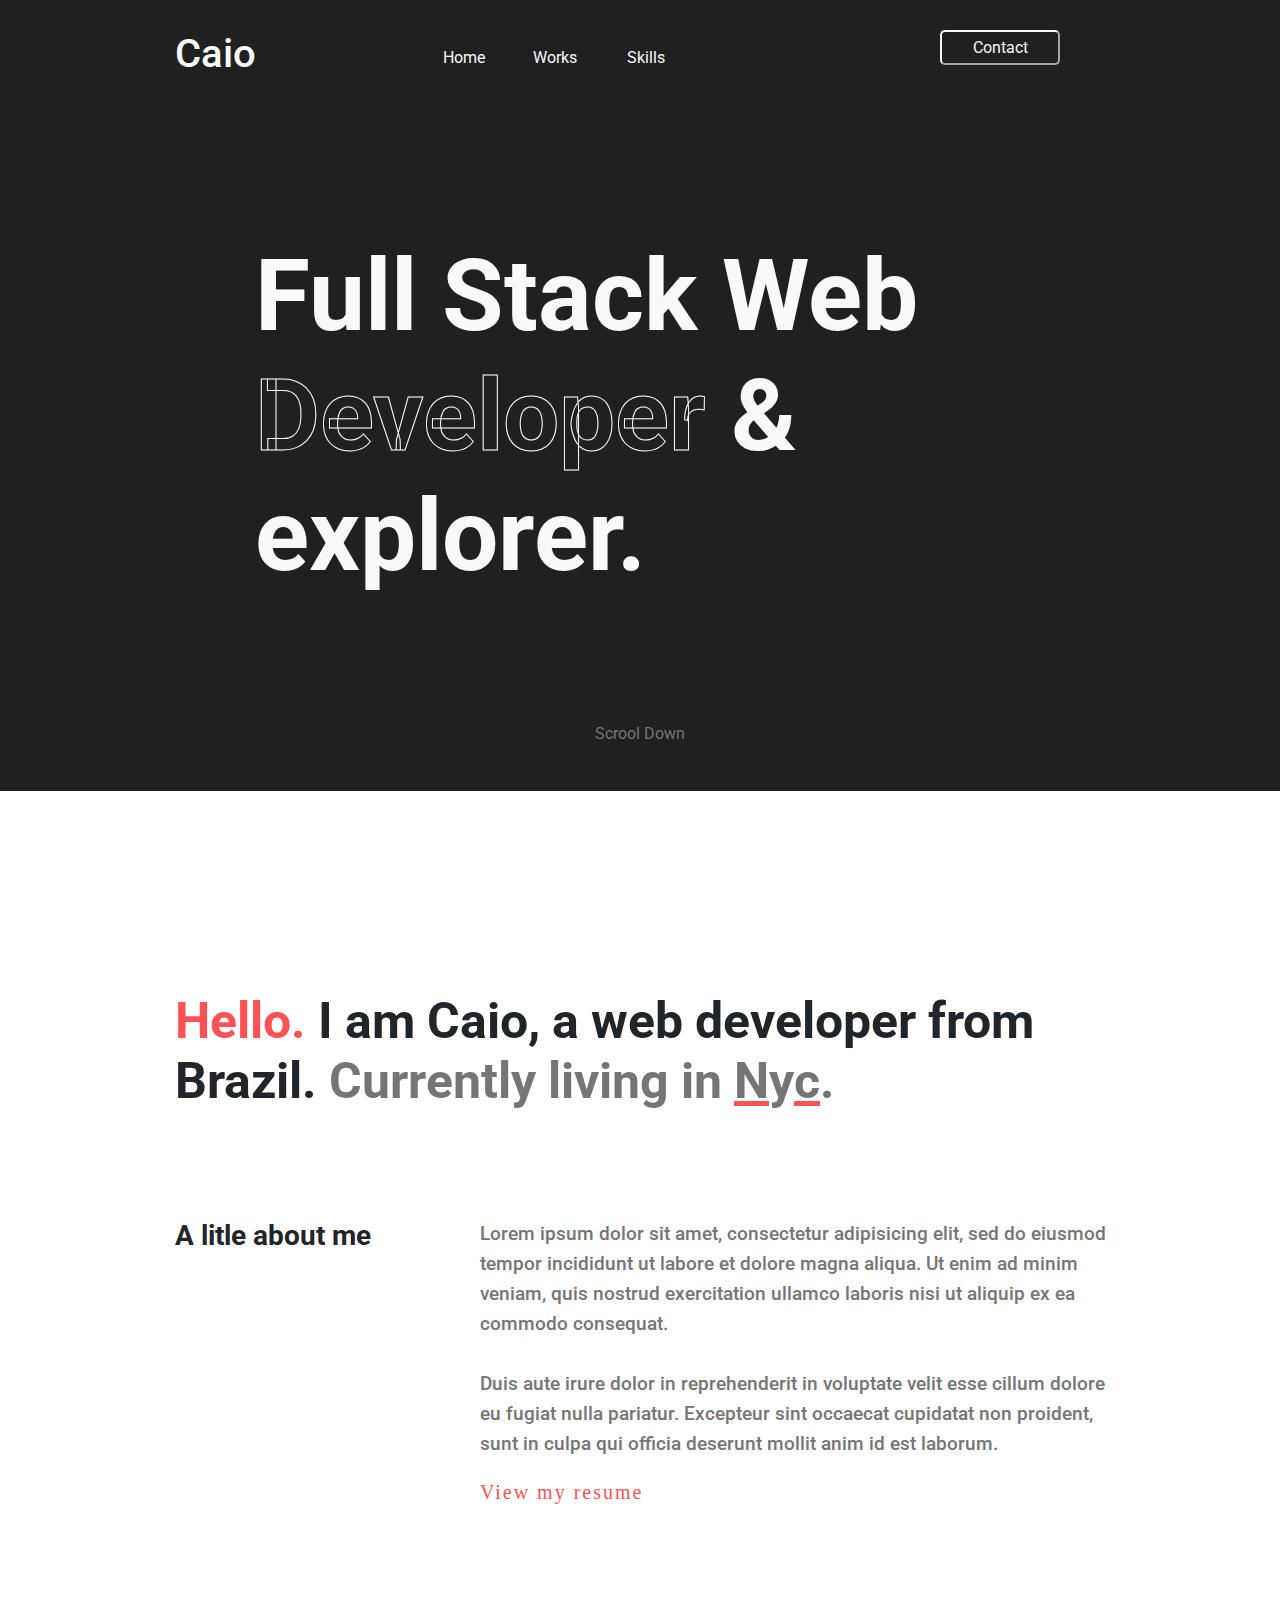
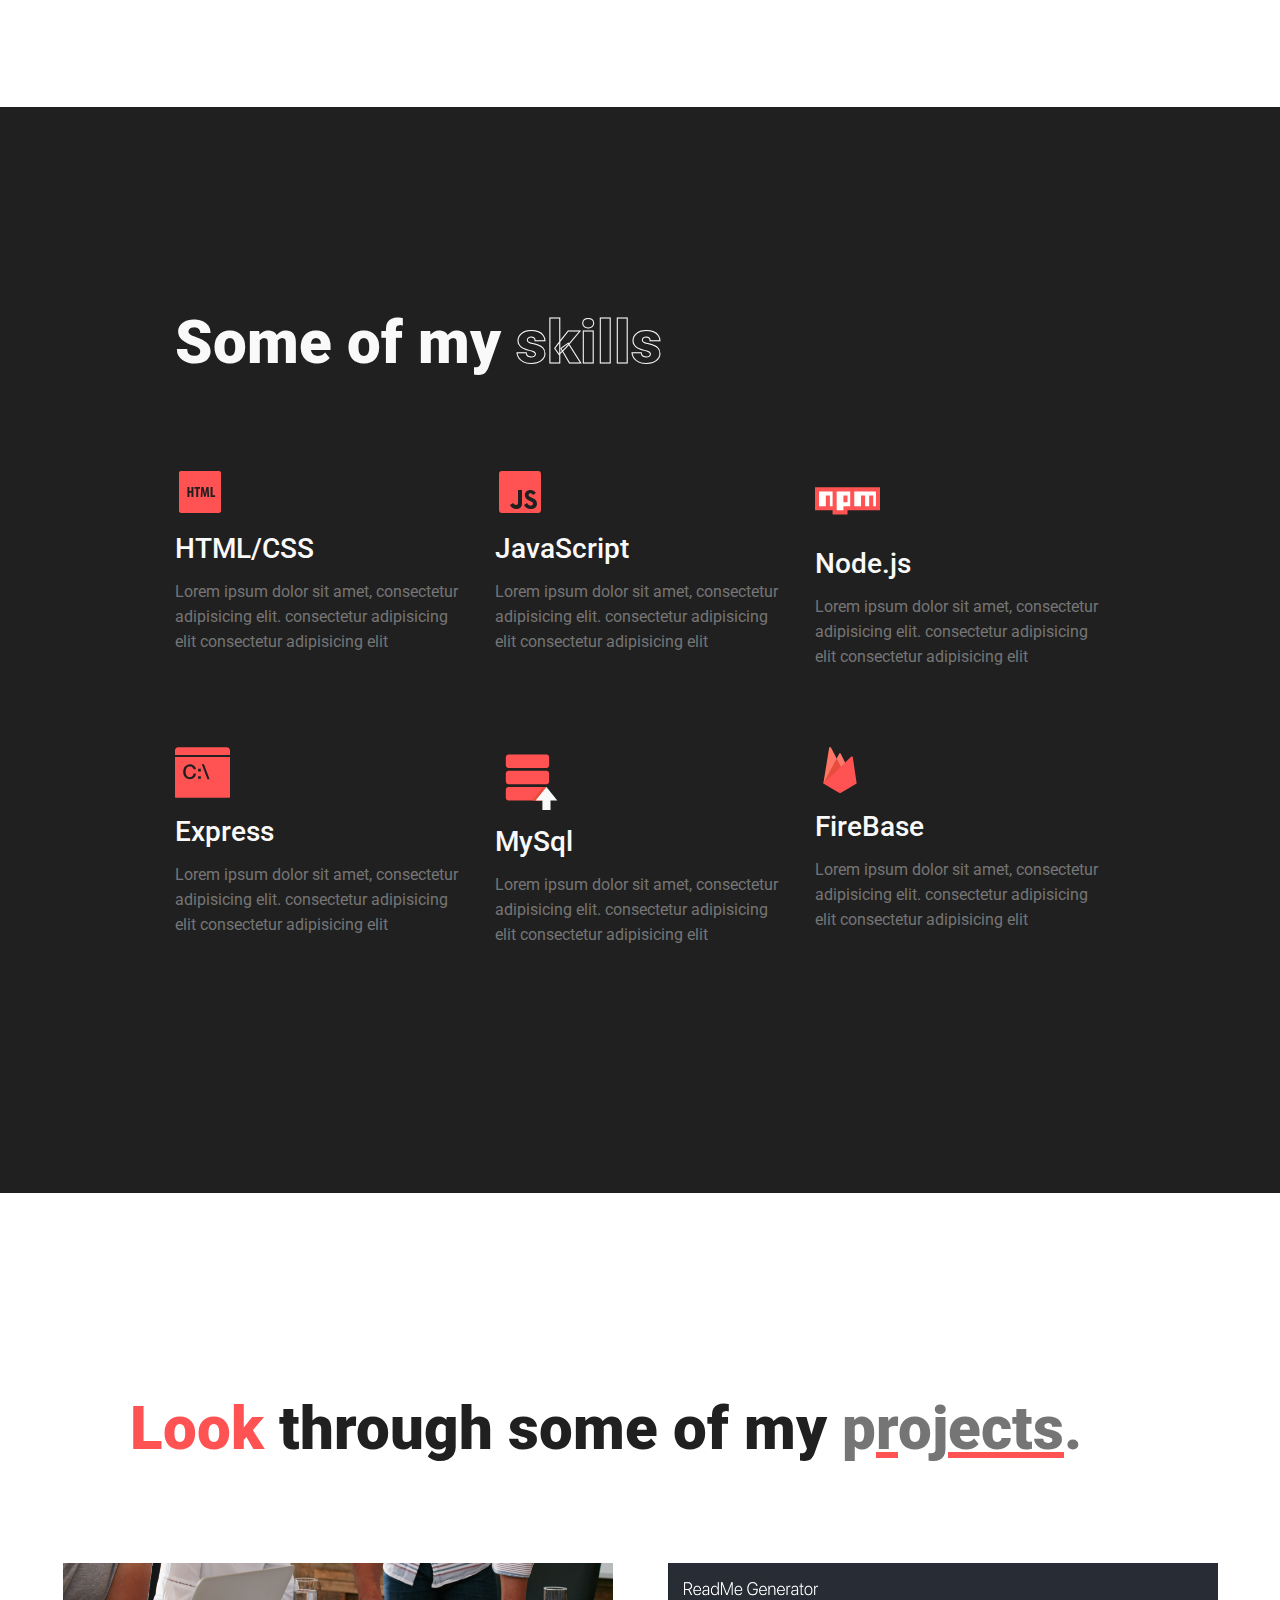
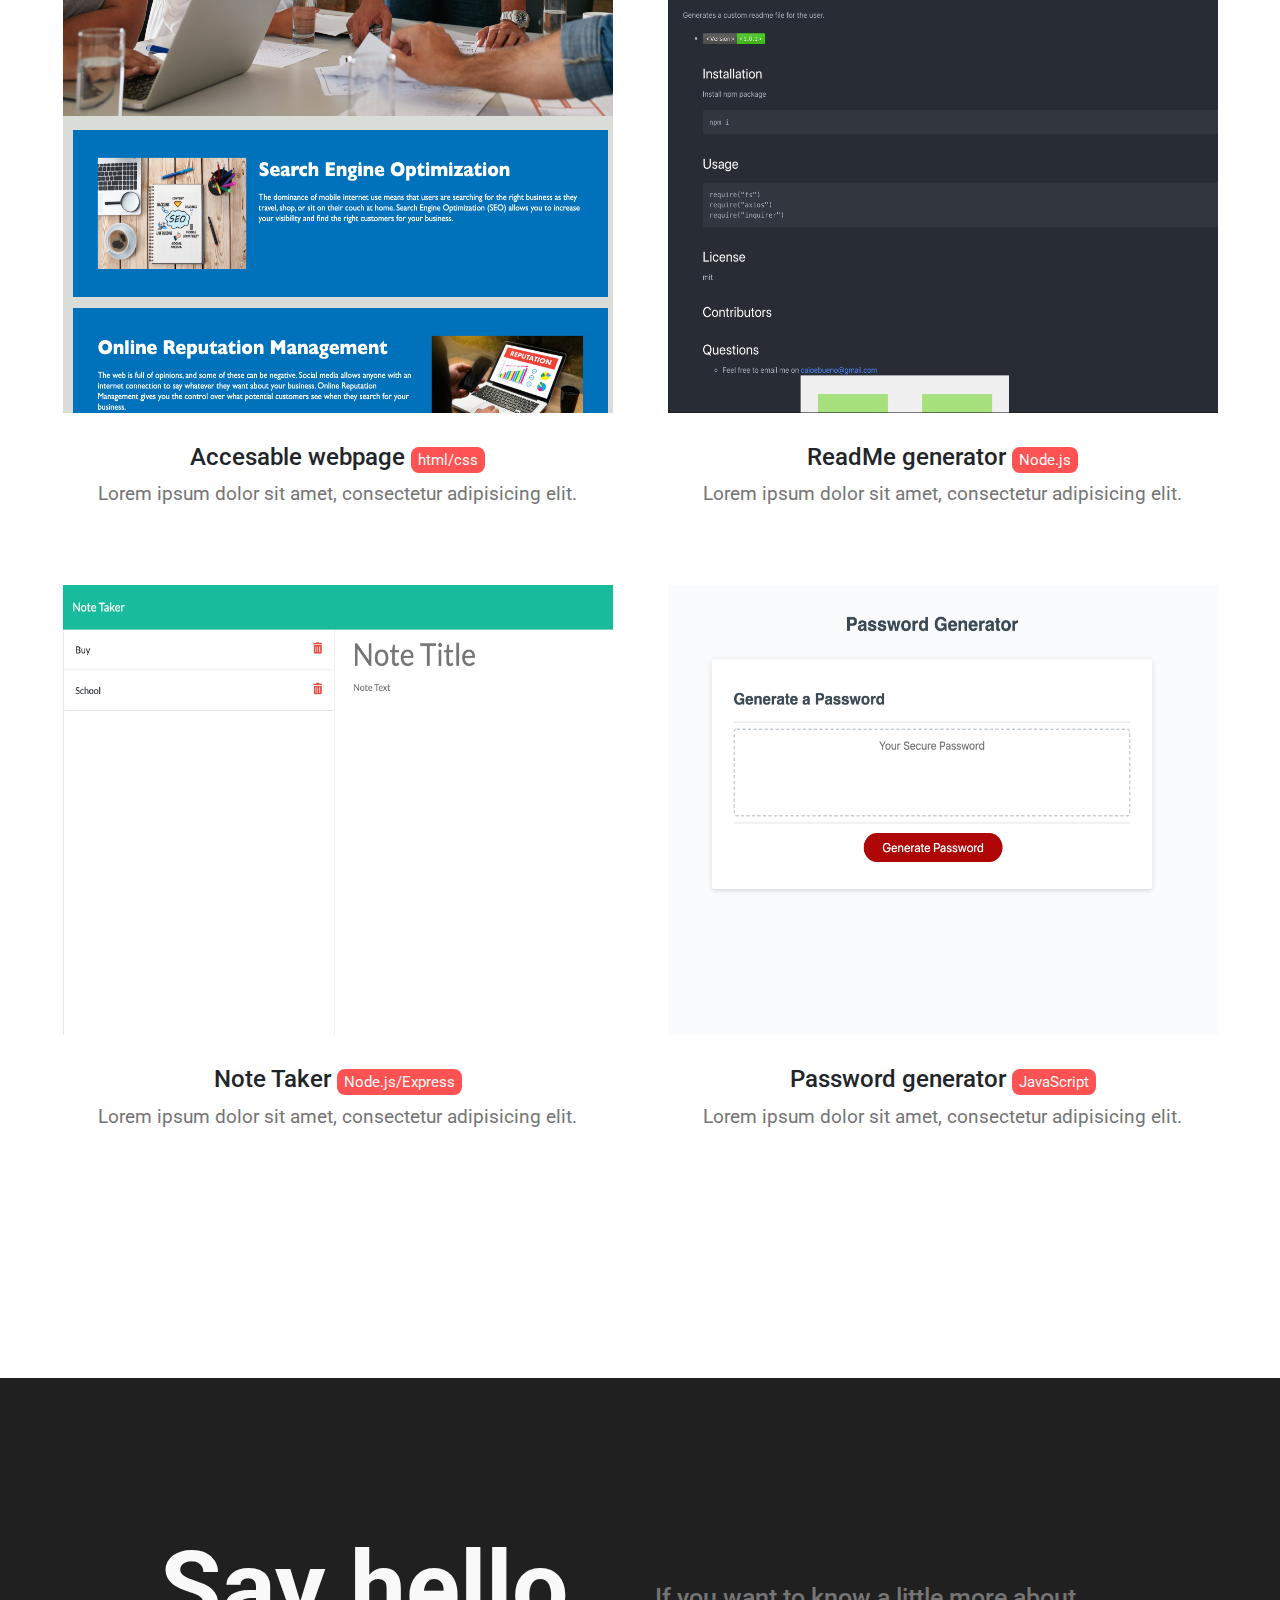
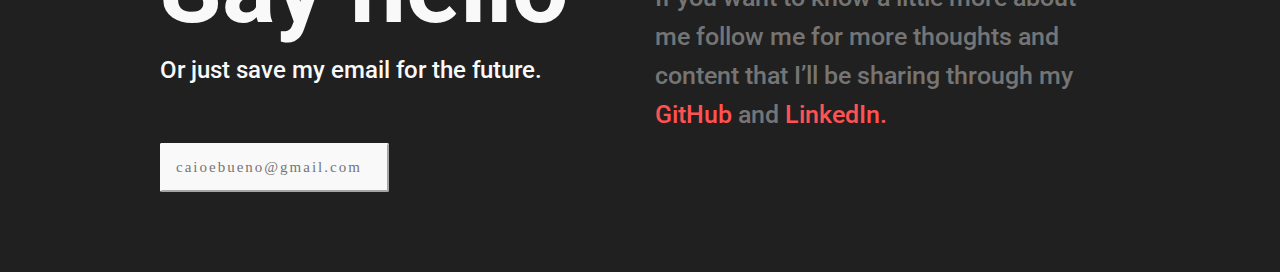
==== index.html @ ac795328 "Add files via upload" ====
<!DOCTYPE html>
<html lang="en" dir="ltr">
  <head>
    <meta charset="utf-8">
    <title>Caio Bueno Portifolio</title>
    <link rel="stylesheet" href="https://stackpath.bootstrapcdn.com/bootstrap/4.4.1/css/bootstrap.min.css" integrity="sha384-Vkoo8x4CGsO3+Hhxv8T/Q5PaXtkKtu6ug5TOeNV6gBiFeWPGFN9MuhOf23Q9Ifjh" crossorigin="anonymous">
    <link href="https://fonts.googleapis.com/css2?family=Roboto:ital,wght@0,100;0,300;0,400;0,500;0,700;0,900;1,100;1,300;1,400;1,500;1,700;1,900&display=swap" rel="stylesheet">
    <meta name="viewport" content="width=device-width, initial-scale=1.0">
    <link rel="stylesheet" href="style.css">
  </head>
  <body>


    <!-- firstDiv -->


  <div id="firstDiv">

    <nav class="container m0">

      <div class="row">

        <div class="col-2">
          <h1>Caio</h1>
        </div>

        <div class="col-7 d-flex justify-content-center">
          <div class="row">

            <div class="col-3 d-flex justify-content-center align-items-center navIten">
              <a href="index.html" class="navItenA">Home</a>
            </div>

            <div class="col-3 d-flex justify-content-center align-items-center navIten">
              <a onclick="smoothScroll(document.getElementById('forthDiv'))" class="navItenA">Works</a>
            </div>

            <div class="col-3 d-flex justify-content-center align-items-center navIten">
              <a onclick="smoothScroll(document.getElementById('thirdDiv'))" class="navItenA">Skills</a>
            </div>

          </div>
        </div>

        <div class="col-3 d-flex justify-content-center">
          <button onclick="smoothScroll(document.getElementById('fifthDiv'))" type="button" id="contactBtn" name="button">Contact</button>
        </div>

      </div>
    </nav>

    <div class="container">

      <div class="row justify-content-center">
        <div class="col-10" id="titleDiv">
          <h1 id="title">Full Stack Web <span style="-webkit-text-fill-color: transparent; -webkit-text-stroke-width: 1px; -webkit-text-stroke-color: #f9f9f9;">Developer</span> & explorer.</h1>
        </div>
      </div>


      <div class="row justify-content-center">
        <div class="col-3 d-flex justify-content-center">
          <img src="https://uploads-ssl.webflow.com/5d0413aac019bc3e0414eaf4/5d5241542d295f69469003ae_mouse-icon.svg" alt="">
        </div>
      </div>
      <div class="row justify-content-center">
        <div class="col-3 d-flex justify-content-center">
          <h4 id="scrollText">Scrool Down</h4>
        </div>
      </div>

    </div>

  </div>


 <!-- secondDiv -->


  <div id="secondDiv">

    <div class="container">

      <div class="row">

        <div class="col-12">
          <h1 id="aboutTitle"><span style="color: #ff5252">Hello.</span> I am Caio, a web developer from Brazil. <span style="color:#757575">Currently living in <span style="text-decoration: underline; text-decoration-color: #ff5252;">N</span>y<span style="text-decoration: underline; text-decoration-color: #ff5252">c</span>.</h1>
        </div>

      </div>

      <div class="row" id="aboutDiv">

        <div class="col-12 col-lg-4">
          <h3 style="font-weight: bold;">A litle about me</h3>
        </div>

        <div class="col-12 col-lg-8">

          <div class="row">
            <h5 class="paragraph">Lorem ipsum dolor sit amet, consectetur adipisicing elit, sed do eiusmod tempor incididunt ut labore et dolore magna aliqua. Ut enim ad minim veniam, quis nostrud exercitation ullamco laboris nisi ut aliquip ex ea commodo consequat. <br><br>
              Duis aute irure dolor in reprehenderit in voluptate velit esse cillum dolore eu fugiat nulla pariatur. Excepteur sint occaecat cupidatat non proident, sunt in culpa qui officia deserunt mollit anim id est laborum.</h5>
          </div>

          <div class="row">
            <a id="viewResume" href="#">View my resume</a>
          </div>

        </div>
      </div>
    </div>
  </div>



  <!-- thirdDiv -->


  <div id="thirdDiv">

    <div class="container">

      <div class="row">

        <div class="col-12">

          <h1 id="skillsTitle">Some of my <span style="-webkit-text-fill-color: transparent;-webkit-text-stroke-width: 1px;-webkit-text-stroke-color: #f9f9f9;">skills</span></h1>

        </div>
      </div>
      <div class="row">
        <div class="col-lg-4 col-12 skillItem">
          <div class="row">
            <svg xmlns="http://www.w3.org/2000/svg" x="0px" y="0px"
            width="50" height="50"
            viewBox="0 0 172 172"
            style=" fill:#000000;"><g fill="none" fill-rule="nonzero" stroke="none" stroke-width="1" stroke-linecap="butt" stroke-linejoin="miter" stroke-miterlimit="10" stroke-dasharray="" stroke-dashoffset="0" font-family="none" font-weight="none" font-size="none" text-anchor="none" style="mix-blend-mode: normal"><path d="M0,172v-172h172v172z" fill="none"></path><g fill="#ff5252"><path d="M151.66906,13.76h-131.33813c-3.80281,0 -6.57094,2.76813 -6.57094,6.57094v131.33813c0,3.80281 2.76813,6.57094 6.57094,6.57094h131.33813c3.80281,0 6.57094,-2.76812 6.57094,-6.57094v-131.33813c0,-3.80281 -2.76812,-6.57094 -6.57094,-6.57094zM63.35781,103.2h-6.75906v-14.55281h-7.06812v14.55281h-6.75906v-34.77625h6.75906v13.93469h7.06812v-13.93469h6.75906zM86.06719,74.67219h-6.19469v28.52781h-6.75906v-28.52781h-6.14094v-6.24844h19.09469zM111.49094,103.2l-0.61812,-12.17437c-0.14781,-3.30563 -0.40313,-7.79375 -0.30906,-11.51594h-0.14781c-0.61812,3.72219 -1.54531,8.00875 -2.21719,10.68281l-2.99656,12.44313h-4.79719l-2.88906,-12.24156c-0.67187,-2.78156 -1.59906,-7.10844 -2.12312,-10.88438h-0.14781c-0.1075,3.77594 -0.30906,8.15656 -0.52406,11.61l-0.56437,12.08031h-5.83188l2.52625,-34.77625h7.12188l2.795,12.59094c0.98094,4.38063 1.85437,8.25063 2.4725,12.17438h0.1075c0.51062,-3.87 1.29,-7.79375 2.21719,-12.17438l2.72781,-12.59094h7.12187l2.12313,34.77625zM138.17781,103.2h-15.695v-34.77625h6.75906v29.05188h8.93594z"></path></g></g></svg>
          </div>
          <div class="row">
            <h3 class="skillItemTitle">HTML/CSS</h3>
          </div>
          <div class="row">
            <p class="paragraph workParagraph">Lorem ipsum dolor sit amet, consectetur adipisicing elit. consectetur adipisicing elit consectetur adipisicing elit</p>
          </div>
        </div>

        <div class="col-lg-4 col-12 skillItem">
          <div class="row">
            <svg xmlns="http://www.w3.org/2000/svg" x="0px" y="0px"
            width="50" height="50"
            viewBox="0 0 172 172"
            style=" fill:#000000;"><g fill="none" fill-rule="nonzero" stroke="none" stroke-width="1" stroke-linecap="butt" stroke-linejoin="miter" stroke-miterlimit="10" stroke-dasharray="" stroke-dashoffset="0" font-family="none" font-weight="none" font-size="none" text-anchor="none" style="mix-blend-mode: normal"><path d="M0,172v-172h172v172z" fill="none"></path><g fill="#ff5252"><path d="M149.07563,13.76h-126.13781c-5.06594,0 -9.17781,4.11188 -9.17781,9.17781v126.12437c0,5.06594 4.11188,9.17781 9.17781,9.17781h126.12437c5.06594,0 9.17781,-4.11187 9.17781,-9.16437v-126.13781c0,-5.06594 -4.11187,-9.17781 -9.16437,-9.17781zM92.88,124.47156c0,13.74656 -8.0625,20.00844 -19.83375,20.00844c-10.6425,0 -18.31531,-7.13531 -21.44625,-13.76l10.81719,-6.54406c2.08281,3.69531 5.25406,6.54406 9.82281,6.54406c4.36719,0 6.88,-1.70656 6.88,-8.34469v-43.25531h13.76zM122.72469,144.48c-12.18781,0 -19.10812,-6.14094 -22.96469,-13.76l10.32,-6.88c2.80844,4.59563 5.87219,8.98969 12.34906,8.98969c5.44219,0 8.29094,-2.71437 8.29094,-6.47687c0,-4.48813 -2.95625,-6.08719 -8.93594,-8.7075l-3.27875,-1.41094c-9.47344,-4.03125 -15.77563,-9.08375 -15.77563,-19.78c0,-9.83625 7.51156,-17.33438 19.22906,-17.33438c8.34469,0 14.33781,2.9025 18.66469,10.50813l-10.2125,6.57094c-2.2575,-4.04469 -4.67625,-5.63031 -8.45219,-5.63031c-3.84312,0 -6.27531,2.44563 -6.27531,5.63031c0,3.93719 2.43219,5.52281 8.0625,7.96844l3.27875,1.41094c11.16656,4.77031 17.45531,9.64813 17.45531,20.61313c0,11.81156 -9.28531,18.28844 -21.75531,18.28844z"></path></g></g></svg>
          </div>
          <div class="row">
            <h3 class="skillItemTitle">JavaScript</h3>
          </div>
          <div class="row">
            <p class="paragraph workParagraph">Lorem ipsum dolor sit amet, consectetur adipisicing elit. consectetur adipisicing elit consectetur adipisicing elit</p>
          </div>
        </div>
        <div class="col-lg-4 col-12 skillItem">
          <div class="row">
            <svg xmlns="http://www.w3.org/2000/svg" x="0px" y="0px"
width="65" height="65"
viewBox="0 0 172 172"
style=" fill:#000000;"><g fill="none" fill-rule="nonzero" stroke="none" stroke-width="1" stroke-linecap="butt" stroke-linejoin="miter" stroke-miterlimit="10" stroke-dasharray="" stroke-dashoffset="0" font-family="none" font-weight="none" font-size="none" text-anchor="none" style="mix-blend-mode: normal"><path d="M0,172v-172h172v172z" fill="none"></path><g><path d="M0,53.75h172v60.91667h-86v10.75h-39.41667v-10.75h-46.58333z" fill="#ff5252"></path><path d="M10.75,103.91667h17.91667v-28.66667h10.75v28.66667h7.16667v-39.41667h-35.83333zM57.33333,64.5v50.16667h17.91667v-10.75h17.91667v-39.41667zM86,93.16667h-10.75v-17.91667h10.75zM103.91667,64.5v39.41667h17.91667v-28.66667h10.75v28.66667h10.75v-28.66667h10.75v28.66667h7.16667v-39.41667z" fill="#ffffff"></path></g></g></svg>
          </div>
          <div class="row">
            <h3 class="skillItemTitle">Node.js</h3>
          </div>
          <div class="row">
            <p class="paragraph workParagraph">Lorem ipsum dolor sit amet, consectetur adipisicing elit. consectetur adipisicing elit consectetur adipisicing elit</p>
          </div>
        </div>
        <div class="col-lg-4 col-12 skillItem">
          <div class="row">
            <svg xmlns="http://www.w3.org/2000/svg" x="0px" y="0px"
width="55" height="55"
viewBox="0 0 172 172"
style=" fill:#000000;"><g fill="none" fill-rule="nonzero" stroke="none" stroke-width="1" stroke-linecap="butt" stroke-linejoin="miter" stroke-miterlimit="10" stroke-dasharray="" stroke-dashoffset="0" font-family="none" font-weight="none" font-size="none" text-anchor="none" style="mix-blend-mode: normal"><path d="M0,172v-172h172v172z" fill="none"></path><g fill="#ff5252"><path d="M9.7825,6.88c-5.40187,0 -9.7825,4.38063 -9.7825,9.7825v14.2975h172v-14.2975c0,-5.40187 -4.38062,-9.7825 -9.7825,-9.7825zM0,37.84v123.84c0,1.90813 1.54531,3.44 3.44,3.44h165.12c1.90813,0 3.44,-1.53187 3.44,-3.44v-123.84zM46.7625,60.5225c2.4725,0 4.79719,0.29563 6.9875,0.9675c2.19031,0.68531 4.13875,1.70656 5.805,3.01c1.66625,1.30344 3.05031,2.87563 4.085,4.73c1.03469,1.85438 1.58563,3.95063 1.8275,6.3425h-7.74c-0.33594,-1.27656 -0.71219,-2.365 -1.29,-3.44c-0.57781,-1.075 -1.34375,-2.01562 -2.2575,-2.795c-0.91375,-0.79281 -2.00219,-1.3975 -3.225,-1.8275c-1.22281,-0.43 -2.58,-0.645 -4.1925,-0.645c-2.35156,0 -4.42094,0.45688 -6.1275,1.3975c-1.70656,0.95406 -3.1175,2.17688 -4.1925,3.7625c-1.075,1.58563 -1.85437,3.45344 -2.365,5.4825c-0.51062,2.02906 -0.7525,4.01781 -0.7525,6.1275c0,2.09625 0.24188,4.20594 0.7525,6.235c0.51063,2.02906 1.29,3.77594 2.365,5.375c1.075,1.58563 2.48594,2.92938 4.1925,3.87c1.70656,0.95406 3.77594,1.3975 6.1275,1.3975c1.73344,0 3.30563,-0.25531 4.6225,-0.86c1.31688,-0.60469 2.37844,-1.42437 3.3325,-2.4725c0.95406,-1.06156 1.72,-2.365 2.2575,-3.7625c0.5375,-1.3975 0.91375,-2.91594 1.075,-4.515h7.525c-0.16125,2.64719 -0.7525,5.11969 -1.72,7.31c-0.9675,2.19031 -2.21719,4.00438 -3.87,5.59c-1.65281,1.58563 -3.68187,2.88906 -5.9125,3.7625c-2.23062,0.87344 -4.6225,1.29 -7.31,1.29c-3.30562,0 -6.30219,-0.61812 -8.9225,-1.8275c-2.62031,-1.22281 -4.85094,-2.94281 -6.665,-5.0525c-1.81406,-2.10969 -3.225,-4.50156 -4.1925,-7.31c-0.9675,-2.795 -1.3975,-5.85875 -1.3975,-9.03c0,-3.13094 0.43,-6.11406 1.3975,-8.9225c0.9675,-2.80844 2.37844,-5.20031 4.1925,-7.31c1.81406,-2.10969 4.04469,-3.81625 6.665,-5.0525c2.62031,-1.23625 5.61688,-1.8275 8.9225,-1.8275zM83.7425,60.5225h6.7725l17.7375,46.3325h-6.665zM72.24,74.4975h8.6v8.2775h-8.6zM72.24,97.395h8.6v8.385h-8.6z"></path></g></g></svg>
          </div>
          <div class="row">
            <h3 class="skillItemTitle">Express</h3>
          </div>
          <div class="row">
            <p class="paragraph workParagraph">Lorem ipsum dolor sit amet, consectetur adipisicing elit. consectetur adipisicing elit consectetur adipisicing elit</p>
          </div>
        </div>
        <div class="col-lg-4 col-12 skillItem">
          <div class="row">
            <svg xmlns="http://www.w3.org/2000/svg" x="0px" y="0px"
width="65" height="65"
viewBox="0 0 172 172"
style=" fill:#000000;"><g fill="none" fill-rule="nonzero" stroke="none" stroke-width="1" stroke-linecap="butt" stroke-linejoin="miter" stroke-miterlimit="10" stroke-dasharray="" stroke-dashoffset="0" font-family="none" font-weight="none" font-size="none" text-anchor="none" style="mix-blend-mode: normal"><path d="M0,172v-172h172v172z" fill="none"></path><g><path d="M136.16667,25.08333h-100.33333c-3.94167,0 -7.16667,3.225 -7.16667,7.16667v21.5c0,3.94167 3.225,7.16667 7.16667,7.16667h100.33333c3.94167,0 7.16667,-3.225 7.16667,-7.16667v-21.5c0,-3.94167 -3.225,-7.16667 -7.16667,-7.16667zM136.16667,68.08333h-100.33333c-3.94167,0 -7.16667,3.225 -7.16667,7.16667v21.5c0,3.94167 3.225,7.16667 7.16667,7.16667h100.33333c3.94167,0 7.16667,-3.225 7.16667,-7.16667v-21.5c0,-3.94167 -3.225,-7.16667 -7.16667,-7.16667zM136.16667,146.91667h-100.33333c-3.94167,0 -7.16667,-3.225 -7.16667,-7.16667v-21.5c0,-3.94167 3.225,-7.16667 7.16667,-7.16667h100.33333z" fill="#ff5252"></path><path d="M136.16667,146.91667h-37.84l28.66667,-35.83333h9.17333z" fill="#e74c3c"></path><path d="M107.5,146.91667h57.33333l-28.66667,-35.83333z" fill="#f9f9f9"></path><path d="M125.41667,129h21.5v43h-21.5z" fill="#f9f9f9"></path></g></g></svg>
          </div>
          <div class="row">
            <h3 class="skillItemTitle">MySql</h3>
          </div>
          <div class="row">
            <p class="paragraph workParagraph">Lorem ipsum dolor sit amet, consectetur adipisicing elit. consectetur adipisicing elit consectetur adipisicing elit</p>
          </div>
        </div>
        <div class="col-lg-4 col-12 skillItem">
          <div class="row">
            <svg xmlns="http://www.w3.org/2000/svg" x="0px" y="0px"
            width="50" height="50"
            viewBox="0 0 172 172"
            style=" fill:#000000;"><g fill="none" fill-rule="nonzero" stroke="none" stroke-width="1" stroke-linecap="butt" stroke-linejoin="miter" stroke-miterlimit="10" stroke-dasharray="" stroke-dashoffset="0" font-family="none" font-weight="none" font-size="none" text-anchor="none" style="mix-blend-mode: normal"><path d="M0,172v-172h172v172z" fill="none"></path><g><path d="M28.66667,132.58333l54.5885,-102.35433c1.15025,-2.15717 4.26058,-2.11775 5.3535,0.07167l18.89133,37.78267z" fill="#fc786b"></path><path d="M28.66667,132.55467l19.87317,-122.54642c0.51958,-3.20708 4.82675,-3.90225 6.33175,-1.02125l38.29508,73.401z" fill="#ff7666"></path><path d="M28.69533,132.53317l0.71667,-0.56258l62.81225,-51.38858l-17.716,-33.95567z" fill="#e74c3c"></path><path d="M28.66667,132.58333l95.55317,-92.13825c2.00308,-1.93142 5.34633,-0.79192 5.75483,1.96008l13.35867,90.17817l-53.75,31.32908c-2.18225,1.2255 -4.84467,1.2255 -7.02692,0z" fill="#ff5252"></path></g></g></svg>
          </div>
          <div class="row">
            <h3 class="skillItemTitle">FireBase</h3>
          </div>
          <div class="row">
            <p class="paragraph workParagraph">Lorem ipsum dolor sit amet, consectetur adipisicing elit. consectetur adipisicing elit consectetur adipisicing elit</p>
          </div>
        </div>

      </div>
    </div>
  </div>


  <!-- forthDiv -->


  <div id="forthDiv" class=" d-flex justify-content-center">
    <div class="container w-100">
      <div class="row justify-content-center m-0">
        <div class="col-12">
          <h1 id="workTitle"><span style="color: #ff5252;">Look</span> through some of my <span style="color: #757575;">p<span style="text-decoration: underline; text-decoration-color: #ff5252;">r</span>oj<span style="text-decoration: underline; text-decoration-color: #ff5252;">ects</span>.</span></h1>
        </div>
      </div>
      <div class="row justify-content-center m-0 workRow">
        <div class="col-lg-6 col-12 workItem">
          <div class="row justify-content-center m-0">
            <a href="webpage.html"><img class="workImg" src="img/accessablewebpage.png" alt=""></a>
          </div>
          <div class="row justify-content-center m-0">
            <div class="d-flex align-items-center">
            <h4 class="workItemTitle">Accesable webpage     <span class="workSpan">html/css</span></h4>
          </div>
          </div>
          <div class="row justify-content-center m-0">
            <p class="paragraph">Lorem ipsum dolor sit amet, consectetur adipisicing elit.</p>
          </div>
        </div>
        <div class="col-lg-6 col-12 workItem">
          <div class="row justify-content-center m-0">
            <a href="readme.html"><img class="workImg" src="img/readme.png" alt=""></a>
          </div>
          <div class="row justify-content-center m-0">
            <h4 class="workItemTitle">ReadMe generator     <span class="workSpan">Node.js</span></h4>
          </div>
          <div class="row justify-content-center m-0">
            <p class="paragraph">Lorem ipsum dolor sit amet, consectetur adipisicing elit.</p>
          </div>
        </div>
        <div class="col-lg-6 col-12 workItem">
          <div class="row justify-content-center m-0">
            <a href="webpage.html"><img class="workImg" src="img/note.png" alt=""></a>
          </div>
          <div class="row justify-content-center m-0">
            <h4 class="workItemTitle">Note Taker     <span class="workSpan">Node.js/Express</span></h4>
          </div>
          <div class="row justify-content-center m-0">
            <p class="paragraph">Lorem ipsum dolor sit amet, consectetur adipisicing elit.</p>
          </div>
        </div>
        <div class="col-lg-6 col-12 workItem">
          <div class="row justify-content-center m-0">
            <a href="webpage.html"><img class="workImg" src="img/password.png" alt=""></a>
          </div>
          <div class="row justify-content-center m-0">
            <h4 class="workItemTitle">Password generator     <span class="workSpan">JavaScript</span></h4>
          </div>
          <div class="row justify-content-center m-0">
            <p class="paragraph">Lorem ipsum dolor sit amet, consectetur adipisicing elit.</p>
          </div>
        </div>
      </div>
    </div>
  </div>



  <!-- fifthDiv -->


<div id="fifthDiv">


  <div class="container">
    <div class="row">
      <div class="col-lg-6 col-12">
        <div class="row">
          <h1 id="sayHello">Say hello</h1>
        </div>
        <div class="row">
          <h4>Or just save my email for the future.</h4>
        </div>
        <div class="row">
          <a href="#"><button id="emailBtn" type="button" name="button">caioebueno@gmail.com <img src="https://uploads-ssl.webflow.com/5d0413aac019bc3e0414eaf4/5d043d93e1a868ce419d3963_grey-arrow-link.svg" style="margin-left:5px;" width="15" alt=""></button></a>
        </div>
      </div>
      <div class="col-lg-6 col-12 d-flex align-items-center">
        <h3 class="paragraph" id="contactParagraph">If you want to know a little more about me follow me for more thoughts and content that I’ll be sharing through my <a href="https://github.com/caioebueno" style="color:#ff5252">GitHub</a> and <a href="https://www.linkedin.com/in/caio-bueno-55b39517b/" style="color:#ff5252">LinkedIn.</a<h3>
      </div>
    </div>
  </div>
</div>


    <script src="https://code.jquery.com/jquery-3.4.1.slim.min.js" integrity="sha384-J6qa4849blE2+poT4WnyKhv5vZF5SrPo0iEjwBvKU7imGFAV0wwj1yYfoRSJoZ+n" crossorigin="anonymous"></script>
    <script src="https://cdn.jsdelivr.net/npm/popper.js@1.16.0/dist/umd/popper.min.js" integrity="sha384-Q6E9RHvbIyZFJoft+2mJbHaEWldlvI9IOYy5n3zV9zzTtmI3UksdQRVvoxMfooAo" crossorigin="anonymous"></script>
    <script src="https://stackpath.bootstrapcdn.com/bootstrap/4.4.1/js/bootstrap.min.js" integrity="sha384-wfSDF2E50Y2D1uUdj0O3uMBJnjuUD4Ih7YwaYd1iqfktj0Uod8GCExl3Og8ifwB6" crossorigin="anonymous"></script>
    <script type="text/javascript" src="index.js">
    </script>
  </body>
</html>
---- style.css ----
html, body{
  height: 100%;
  width: 100%;
  font-family: 'Roboto', sans-serif;
}
#firstDiv{
  color: #f9f9f9;
  background: url("https://uploads-ssl.webflow.com/5d0413aac019bc3e0414eaf4/5d59c7193f2789b52381c5eb_dot-grid-background.svg");
  height: auto;
  background-color: #202020;
  padding-top: 30px;
  padding-bottom: 30px;
  padding-left: 160px;
  padding-right: 160px;
}

#secondDiv{
  height: auto;
  padding-top: 200px;
  padding-bottom: 200px;
  padding-left: 160px;
  padding-right: 160px;
}
#thirdDiv{
  height: auto;
  color: #f9f9f9;
  background-color: #202020;
  padding-top: 200px;
  padding-bottom: 200px;
  padding-left: 160px;
  padding-right: 160px;
}
#forthDiv{
  height: auto;
  padding-top: 200px;
  padding-bottom: 200px;
}
#fifthDiv{
  background-color: #202020;
  color: #f9f9f9;
  padding-top: 150px;
  padding-bottom: 80px;
  padding-left: 160px;
  padding-right: 160px;
}
#title{
  padding-top: 150px;
  padding-bottom: 110px;
  font-size: 100px;
  font-weight: bold;
}
#aboutDiv{
  padding-top: 100px;
}
#skillsTitle{
  padding-bottom: 50px;
  font-size: 60px;
  font-weight: 900;

}
.skillItem{
  padding: 30px;
}
#aboutTitle{
    font-weight: bold;
    font-size: 50px;
}
.navIten{
  padding-left: 40px;
  padding-right: 40px;
}
.navItenA{
  color: #f9f9f9;
}
.paragraph{
  color: #757575;
  font-size: 1.2em;
  line-height: 1.563em;
}
#viewResume{
  color: #ff5252;
  font-family: "Apercu mono";
  letter-spacing: 2px;
  font-size: 20px;
  padding-top: 10px;
}
#contactBtn{
  color: #f9f9f9;
  background-color: #202020 ;
  border-color: #f9f9f9;
  border-radius: 5px;
  width: 120px;
  height: 35px;
  transition: 0.2s;
}
#contactBtn:hover{
  color: #202020;
  background-color: #f9f9f9 ;
}
.skillItemTitle{
  padding-top: 15px;
  padding-bottom: 5px;
}
#workTitle{
  padding-bottom: 60px;
  padding-left: 100px;
  font-size: 60px;
  font-weight: 900;
  color: #202020
}
.workItemTitle{
  padding-top: 30px;
  padding-bottom: 0px;
}
.workSpan{
  background-color: #ff5252;
  font-weight: 400;
  padding-top: 4px;
  padding-bottom: 4px;
  padding-left: 7px;
  padding-right: 7px;
  border-radius: 8px;
  font-size: 15px;
  color: #f9f9f9;
}
.workItem{
  padding: 30px;
}
.workRow{
  padding-left: 20px;
  padding-right: 20px;
}
#sayHello{
  font-size: 100px;
  font-weight: bold;
}
#emailBtn{
  margin-top: 50px;
  font-family: "Apercu mono";
  font-size: 15px;
  padding-top: 11px;
  padding-bottom: 11px;
  padding-right:  14px;
  padding-left:  14px;
  font-weight: 500;
  letter-spacing: 2px;
  color: #757575;
  background-color: #f9f9f9 ;
  border-color: #f9f9f9;
  border-radius: 2px;
  width: auto;
  height: auto;
  transition: 0.2s;
}
#emailBtn:hover{
  color: #f9f9f9;
  background-color: #202020 ;
}
#contactParagraph{
  font-size: 25px;

}
.workParagraph{
  font-size: 16px;
}
#scrollText{
  color: #757575;
  font-size: 1em;
  padding: 10px;
  font-weight: 400;
}
.workImg{
  width: 550px;
  height: 450px;
  transition: all .2s ease-in-out;
}
.workImg:hover{
  transform: scale(0.9);

}
.container{
  max-width: 2000px !important;
}
#fixedImg{
  height: 100%;
  width: 100%;
  z-index: -1;
  background-image: url("img/accessablewebpage.png");
  position: fixed;
}
#transparentDiv{
  height: 100%;
  width: 100%;
  background-color: transparent;
  padding-top: 30px;
  padding-bottom: 30px;
  padding-left: 160px;
  padding-right: 160px;
}
#projectDiv{
  background-color: #F9F9F9;
  padding-top: 200px;
  padding-bottom: 200px;
  padding-left: 160px;
  padding-right: 160px;
}
#typeRow{
  padding-bottom: 12px;
}
#titleProjectRow{
  padding-bottom: 100px;
}
.typeText{
  font-family: "Apercu mono";
  font-size: 17px;
  color: #757575;
}
#projectTitile{
  font-weight: bold;
  font-size: 40px;
}
#challenge{
  font-size: 25px;
  font-weight: bold;

}
@media screen and (max-width: 480px) {
  #title{
    font-size: 40px;
  }
  .workImg{
    width: 300px;
    height: 200px;
    transition: all .2s ease-in-out;
  }
  #secondDiv{
    height: auto;
    padding-top: 200px;
    padding-bottom: 200px;
    padding-left: 20px;
    padding-right: 20px;
  }
  #thirdDiv{
    height: auto;
    color: #f9f9f9;
    background-color: #202020;
    padding-top: 200px;
    padding-bottom: 200px;
    padding-left: 20px;
    padding-right: 20px;
  }
  #workTitle{
    padding-bottom: 60px;
    padding-left: 20px;
    font-size: 60px;
    font-weight: 900;
    color: #202020
  }
  #fifthDiv{
    background-color: #202020;
    color: #f9f9f9;
    padding-top: 150px;
    padding-bottom: 80px;
    padding-left: 30px;
    padding-right: 30px;
  }
  #contactParagraph{
    font-size: 21px;
    margin-top: 60px;
    margin-left: -10px;
  }
  #title{
    font-size: 60px;
  }
  #projectDiv{
    background-color: #F9F9F9;
    padding-top: 200px;
    padding-bottom: 200px;
    padding-left: 30px;
    padding-right: 30px;
  }
  #transparentDiv{
    height: 100%;
    width: 100%;
    background-color: transparent;
    padding-top: 30px;
    padding-bottom: 30px;
    padding-left: 30px;
    padding-right: 30px;
  }
  .typeText{
    font-family: "Apercu mono";
    font-size: 15px;
    color: #757575;
  }
  #titleProjectRow{
    padding-bottom: 60px;
  }
  #challenge{
    font-size: 25px;
    font-weight: bold;
    padding-bottom: 20px;

  }
  .lastRow{
    padding-bottom: 40px;
  }

}
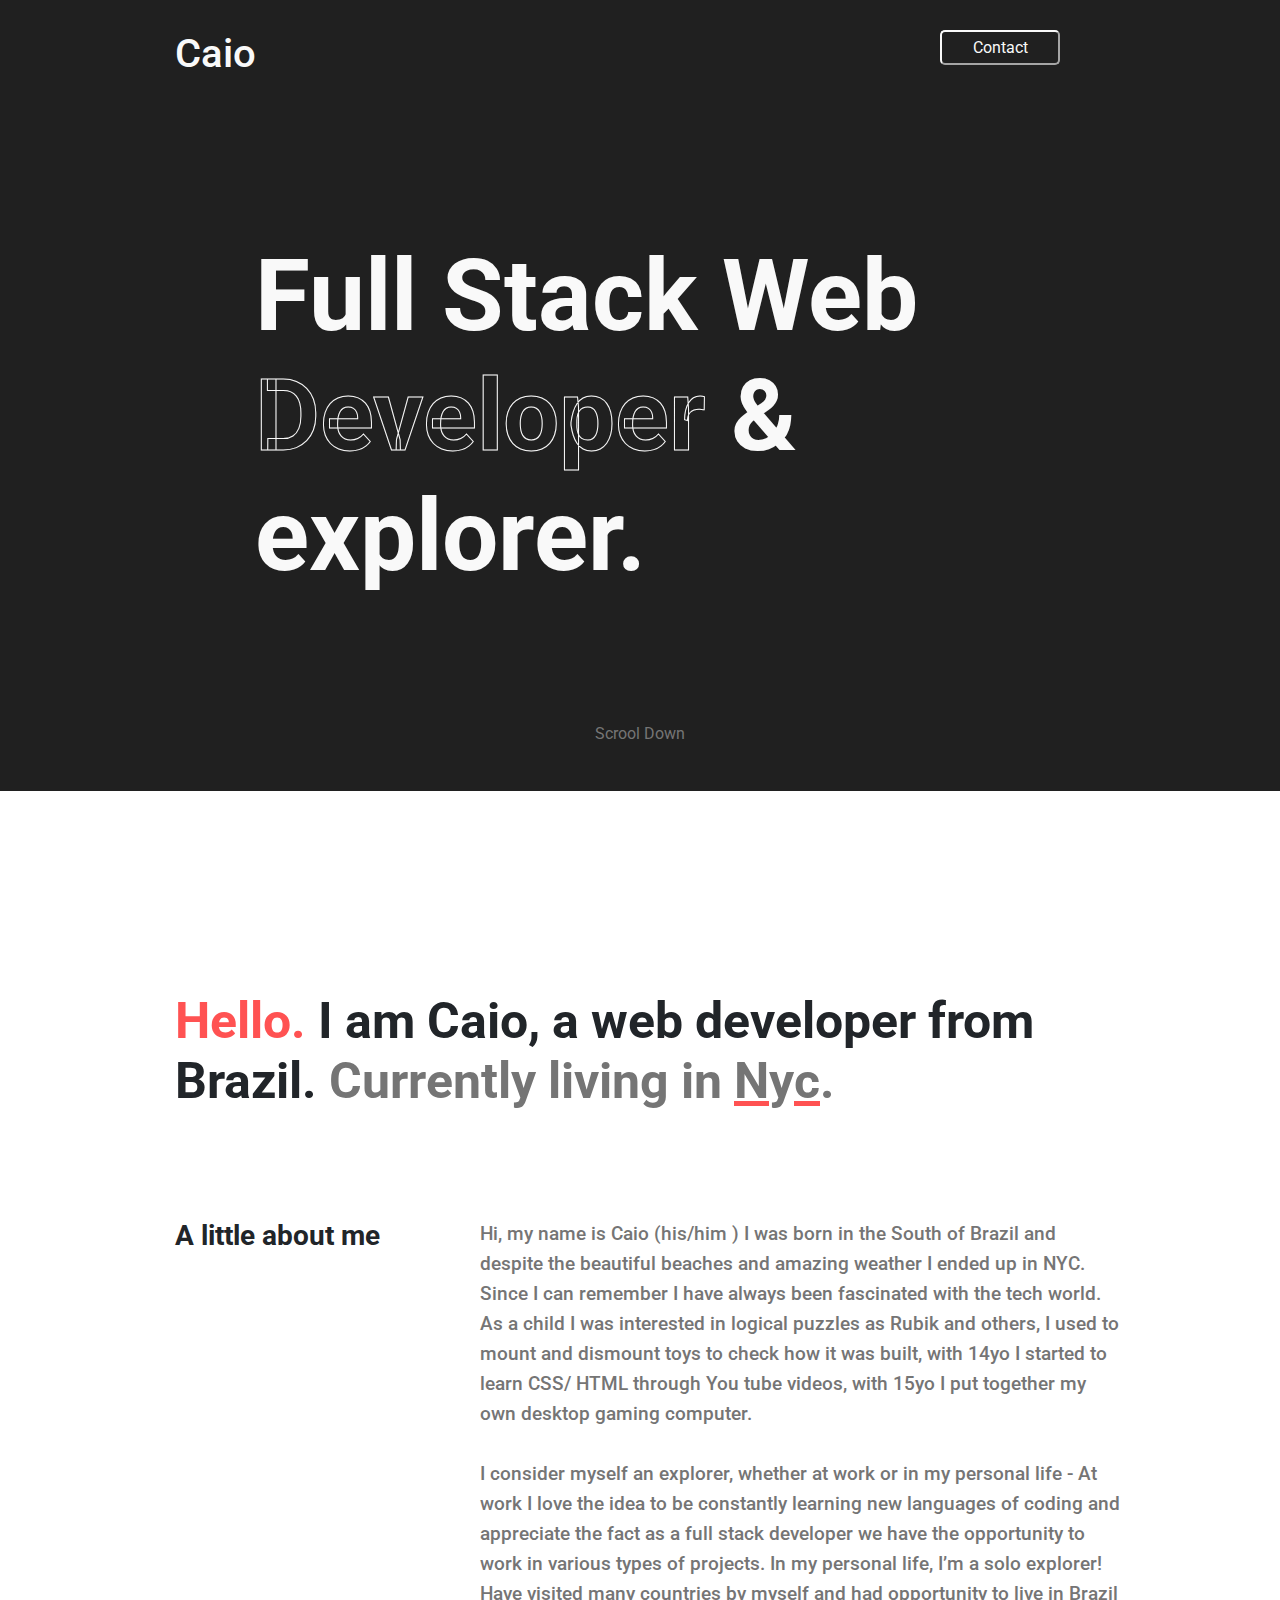
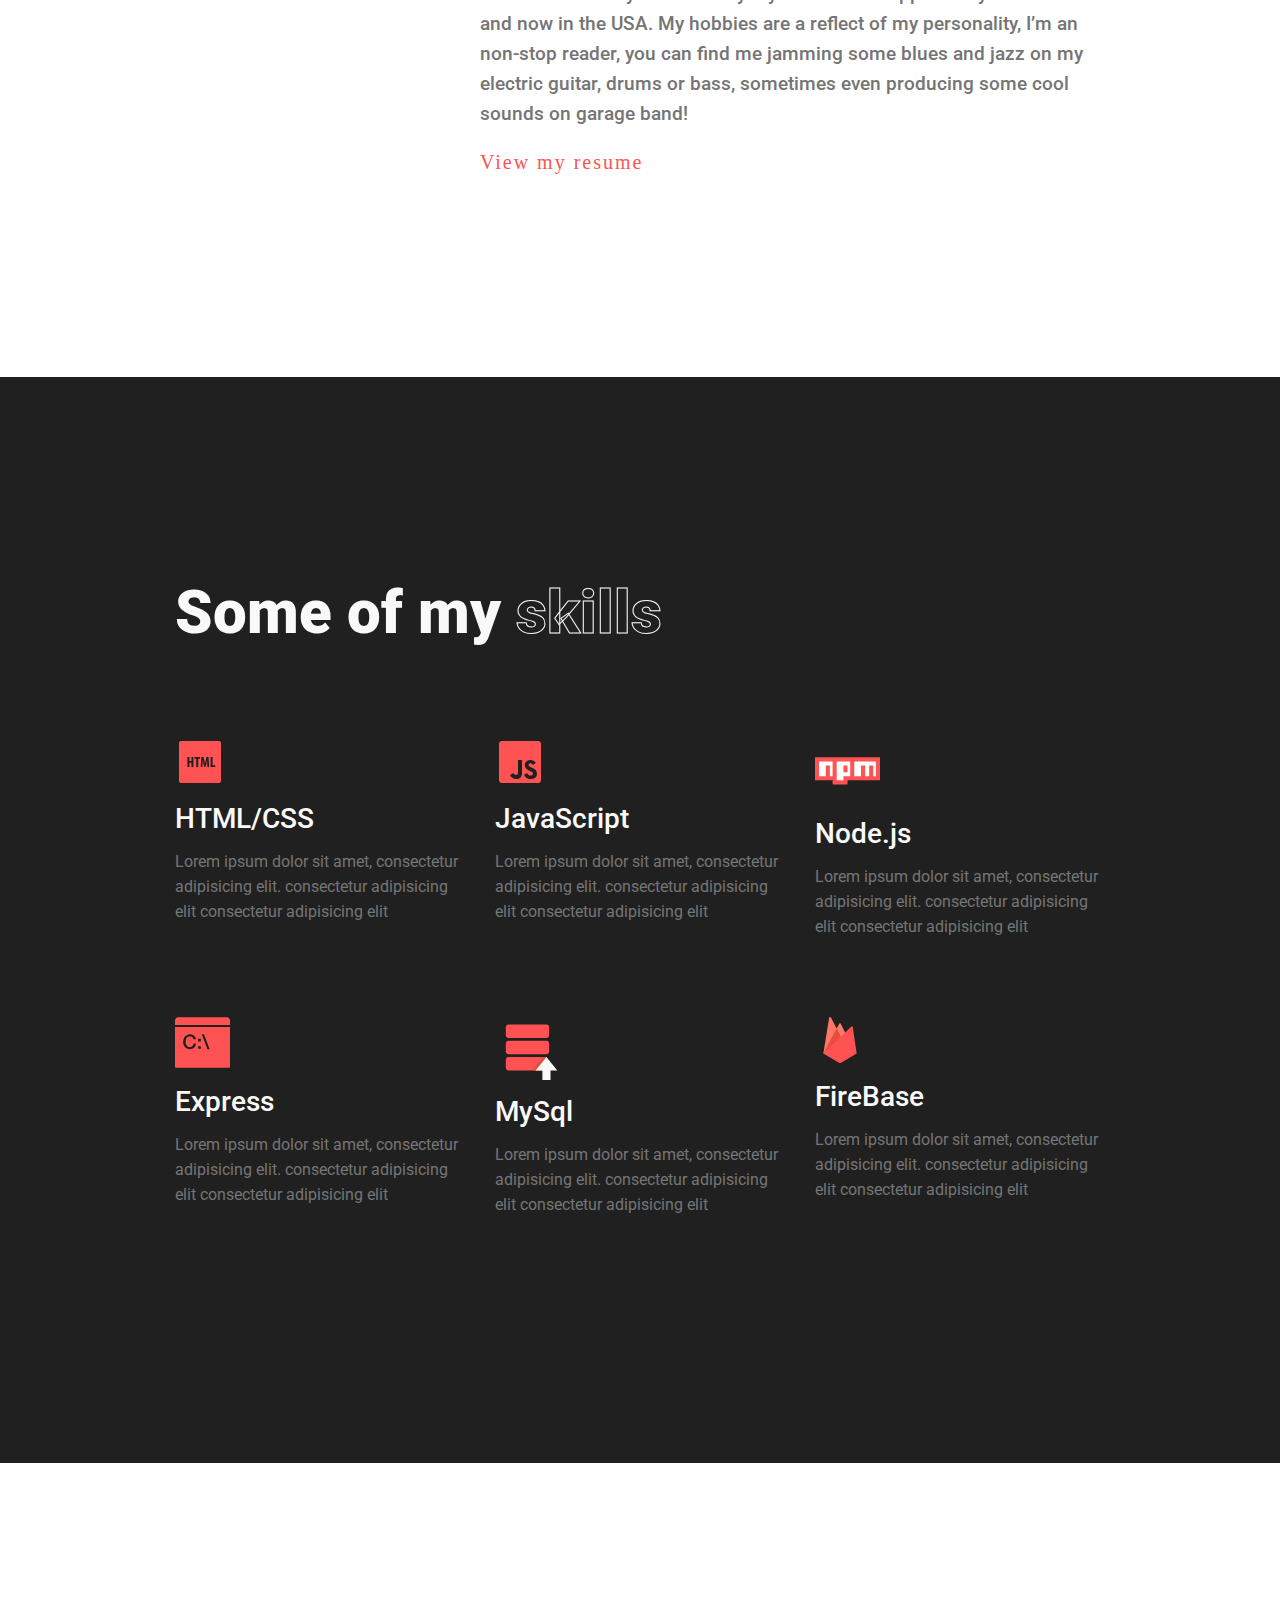
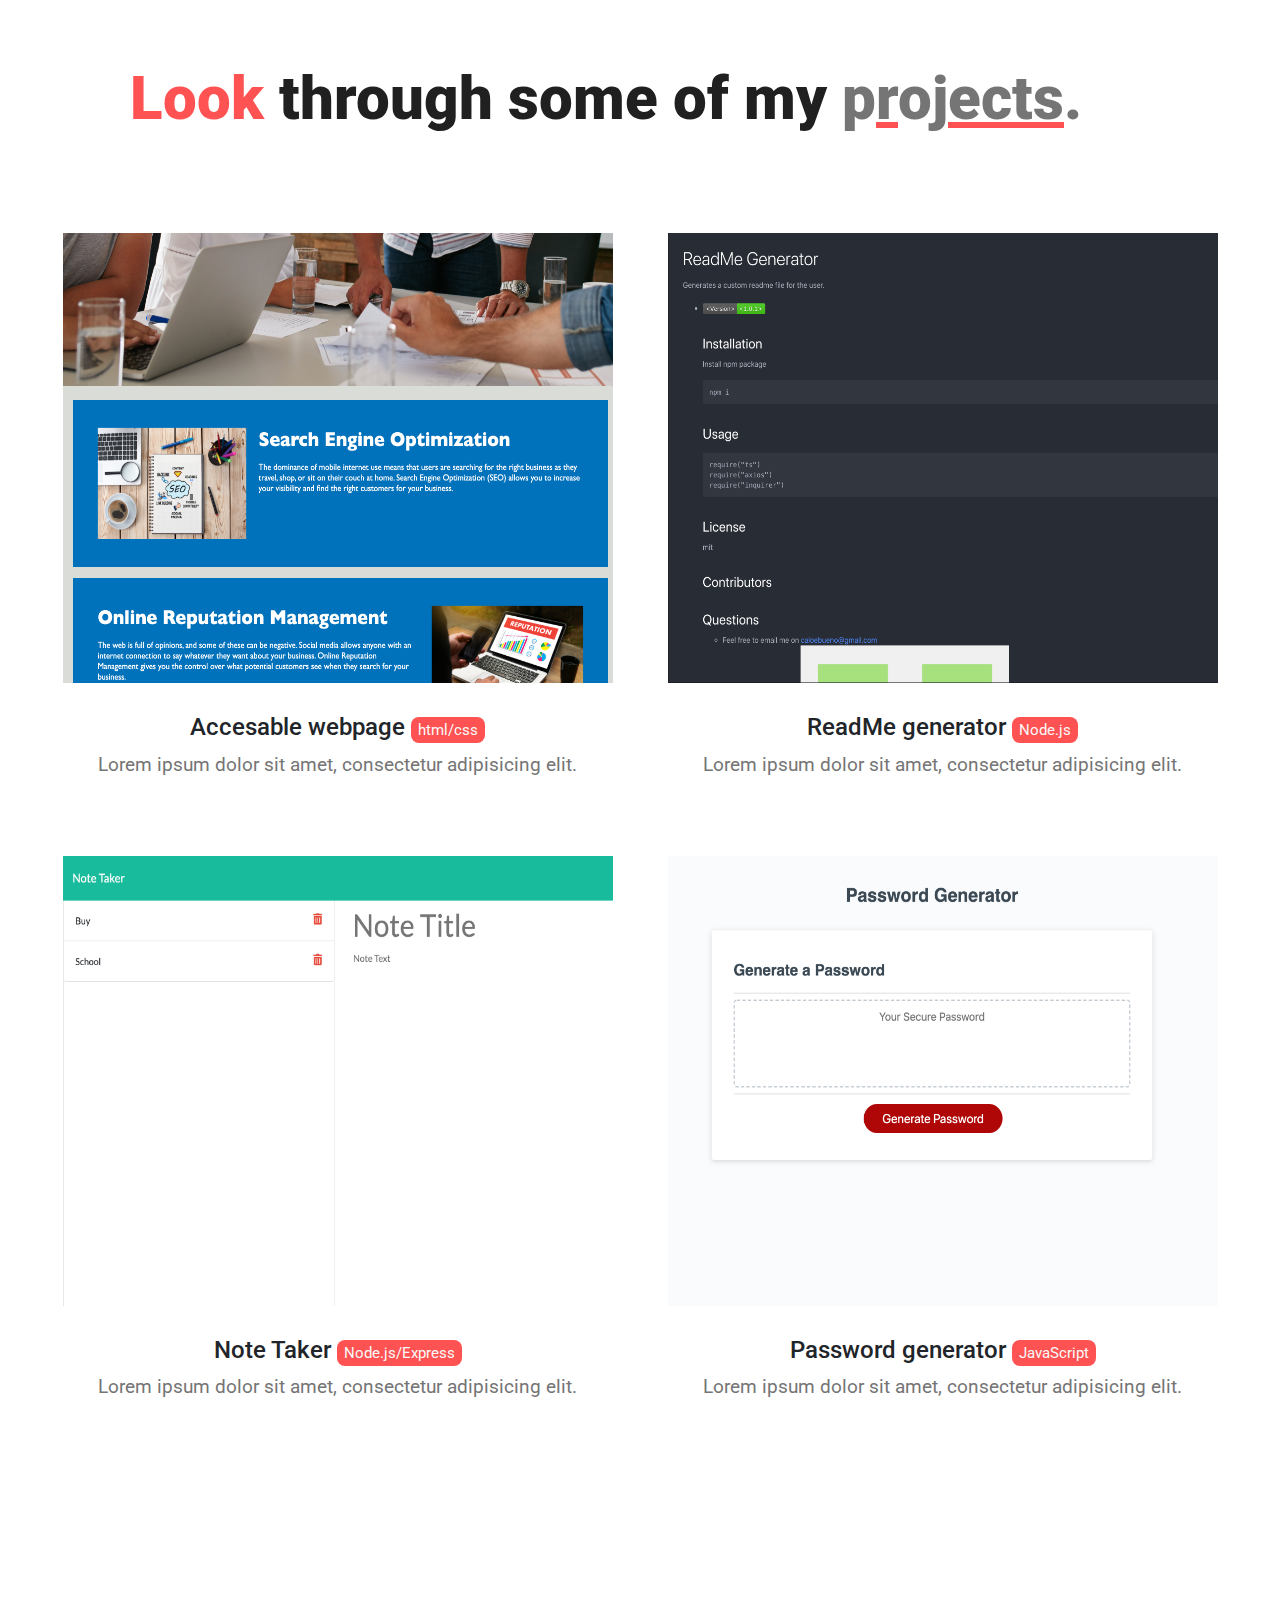
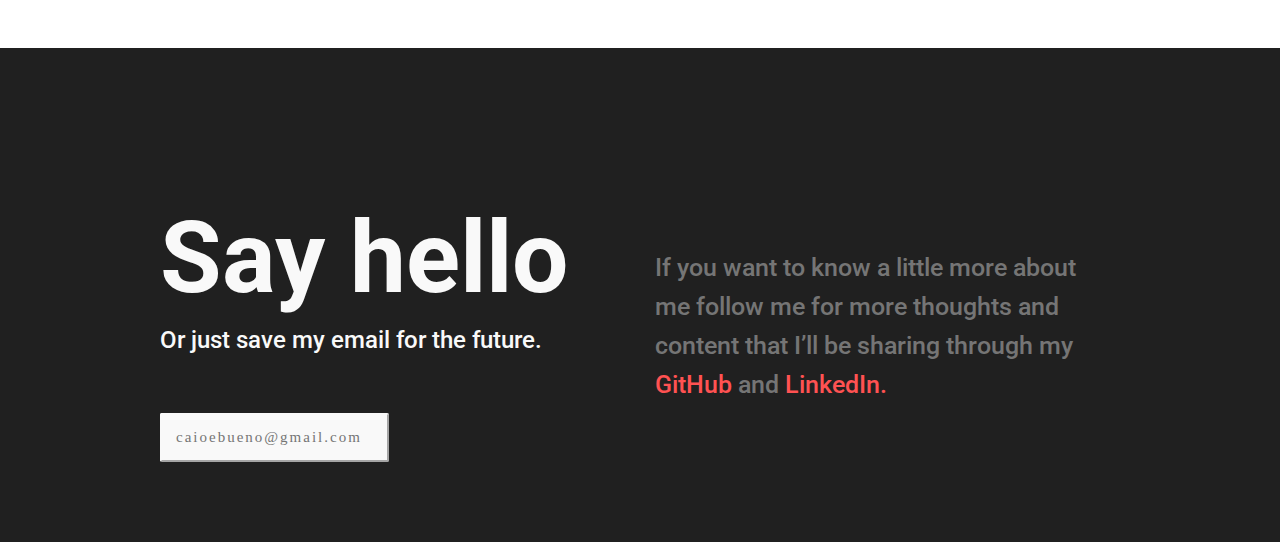
==== commit d1cdd2cc: "Add files via upload" ====
--- a/index.html
+++ b/index.html
@@ -25,7 +25,10 @@
         </div>
 
         <div class="col-7 d-flex justify-content-center">
-          <div class="row">
+
+          <div class="collapse navbar-collapse" id="navbarNav">
+          <div class="row">
+
 
             <div class="col-3 d-flex justify-content-center align-items-center navIten">
               <a href="index.html" class="navItenA">Home</a>
@@ -41,6 +44,7 @@
 
           </div>
         </div>
+      </div>
 
         <div class="col-3 d-flex justify-content-center">
           <button onclick="smoothScroll(document.getElementById('fifthDiv'))" type="button" id="contactBtn" name="button">Contact</button>
@@ -92,14 +96,24 @@
       <div class="row" id="aboutDiv">
 
         <div class="col-12 col-lg-4">
-          <h3 style="font-weight: bold;">A litle about me</h3>
+          <h3 style="font-weight: bold;">A little about me</h3>
         </div>
 
         <div class="col-12 col-lg-8">
 
           <div class="row">
-            <h5 class="paragraph">Lorem ipsum dolor sit amet, consectetur adipisicing elit, sed do eiusmod tempor incididunt ut labore et dolore magna aliqua. Ut enim ad minim veniam, quis nostrud exercitation ullamco laboris nisi ut aliquip ex ea commodo consequat. <br><br>
-              Duis aute irure dolor in reprehenderit in voluptate velit esse cillum dolore eu fugiat nulla pariatur. Excepteur sint occaecat cupidatat non proident, sunt in culpa qui officia deserunt mollit anim id est laborum.</h5>
+            <h5 class="paragraph">Hi, my name is Caio (his/him )
+
+I was born in the South of Brazil and despite the beautiful beaches and amazing weather I ended up in NYC.
+
+Since I can remember I have always been fascinated with the tech world.
+
+As a child I was interested in logical puzzles as Rubik and others, I used to mount and dismount toys to check how it was built,  with 14yo I started to learn CSS/ HTML through You tube videos, with 15yo I put together my own desktop gaming computer.<br><br>
+I consider myself an explorer, whether at work or in my personal life - At work I love the idea to be constantly learning new languages of coding and appreciate the fact as a full stack developer we have the opportunity to work in various types of projects.
+
+In my personal life, I’m a solo explorer! Have visited many countries by myself and had opportunity to live in Brazil and now in the USA.
+
+My hobbies are a reflect of my personality, I’m an non-stop reader, you can find me jamming some blues and jazz on my electric guitar, drums or bass, sometimes even producing some cool sounds on garage band!</h5>
           </div>
 
           <div class="row">
--- a/style.css
+++ b/style.css
@@ -185,17 +185,15 @@
   height: 100%;
   width: 100%;
   z-index: -1;
-  background-image: url("img/accessablewebpage.png");
+  background-image: url("img/readme.png");
   position: fixed;
 }
 #transparentDiv{
   height: 100%;
   width: 100%;
   background-color: transparent;
-  padding-top: 30px;
-  padding-bottom: 30px;
-  padding-left: 160px;
-  padding-right: 160px;
+  padding-top: 560px;
+
 }
 #projectDiv{
   background-color: #F9F9F9;
@@ -224,6 +222,25 @@
   font-weight: bold;
 
 }
+.lastRow{
+  padding-bottom: 40px;
+}
+.navbarNav{
+  color:#F9F9F9;
+  background-color: rgba(32,32,32,0.9);
+  padding-top: 30px;
+  padding-bottom: 30px;
+  padding-left: 160px;
+  padding-right: 160px;
+
+}
+.contactProject{
+  background-color: rgba(32,32,32,0.8) !important;
+}
+.contactProject:hover{
+  background-color: rgba(249,249,249,0.8) !important;
+}
+
 @media screen and (max-width: 480px) {
   #title{
     font-size: 40px;
@@ -270,7 +287,7 @@
     margin-left: -10px;
   }
   #title{
-    font-size: 60px;
+    font-size: 57px;
   }
   #projectDiv{
     background-color: #F9F9F9;
@@ -283,7 +300,7 @@
     height: 100%;
     width: 100%;
     background-color: transparent;
-    padding-top: 30px;
+    padding-top: 480px;
     padding-bottom: 30px;
     padding-left: 30px;
     padding-right: 30px;
@@ -305,5 +322,24 @@
   .lastRow{
     padding-bottom: 40px;
   }
-
-}
+  #firstDiv{
+    color: #f9f9f9;
+    background: url("https://uploads-ssl.webflow.com/5d0413aac019bc3e0414eaf4/5d59c7193f2789b52381c5eb_dot-grid-background.svg");
+    height: auto;
+    background-color: #202020;
+    padding-top: 30px;
+    padding-bottom: 30px;
+    padding-left: 30px;
+    padding-right: 30px;
+  }
+  .navbarNav{
+    color:#F9F9F9;
+    background-color: rgba(32,32,32,0.9);
+    padding-top: 30px;
+    padding-bottom: 30px;
+    padding-left: 30px;
+    padding-right: 30px;
+
+  }
+
+}
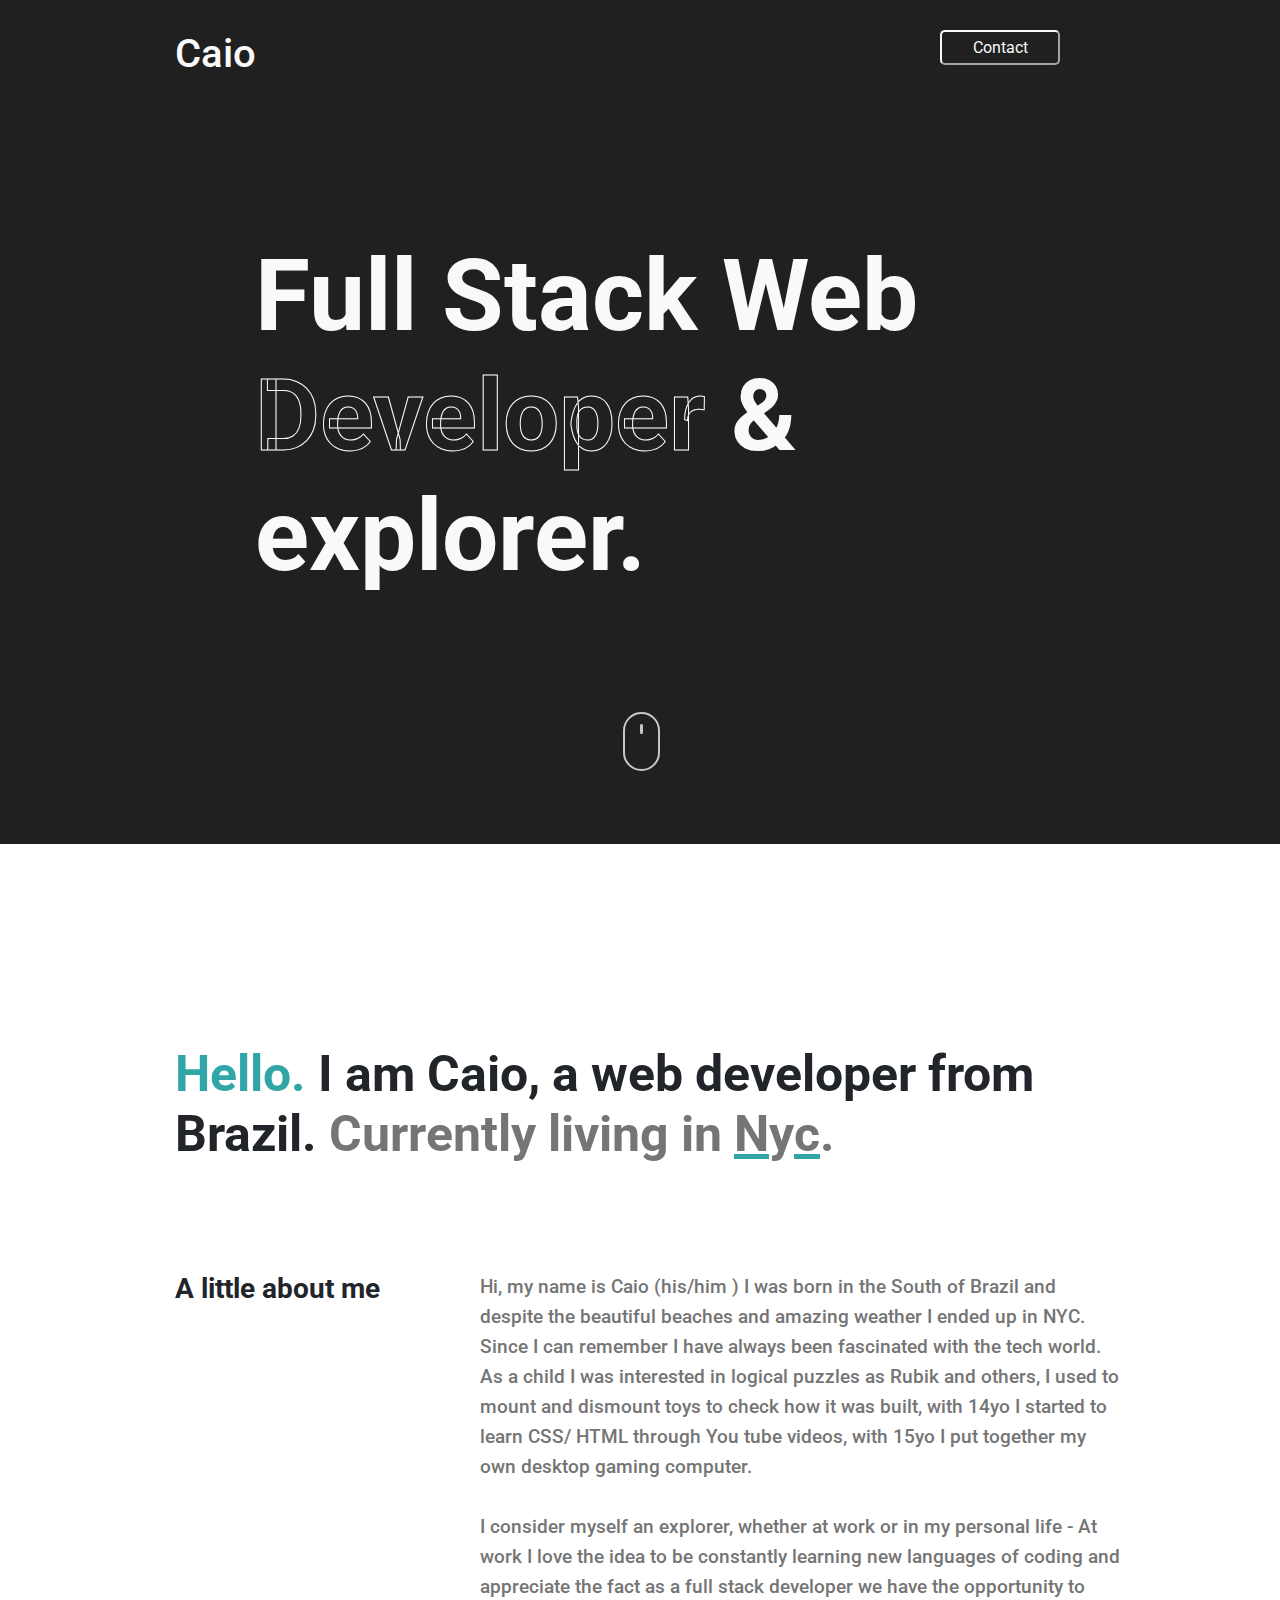
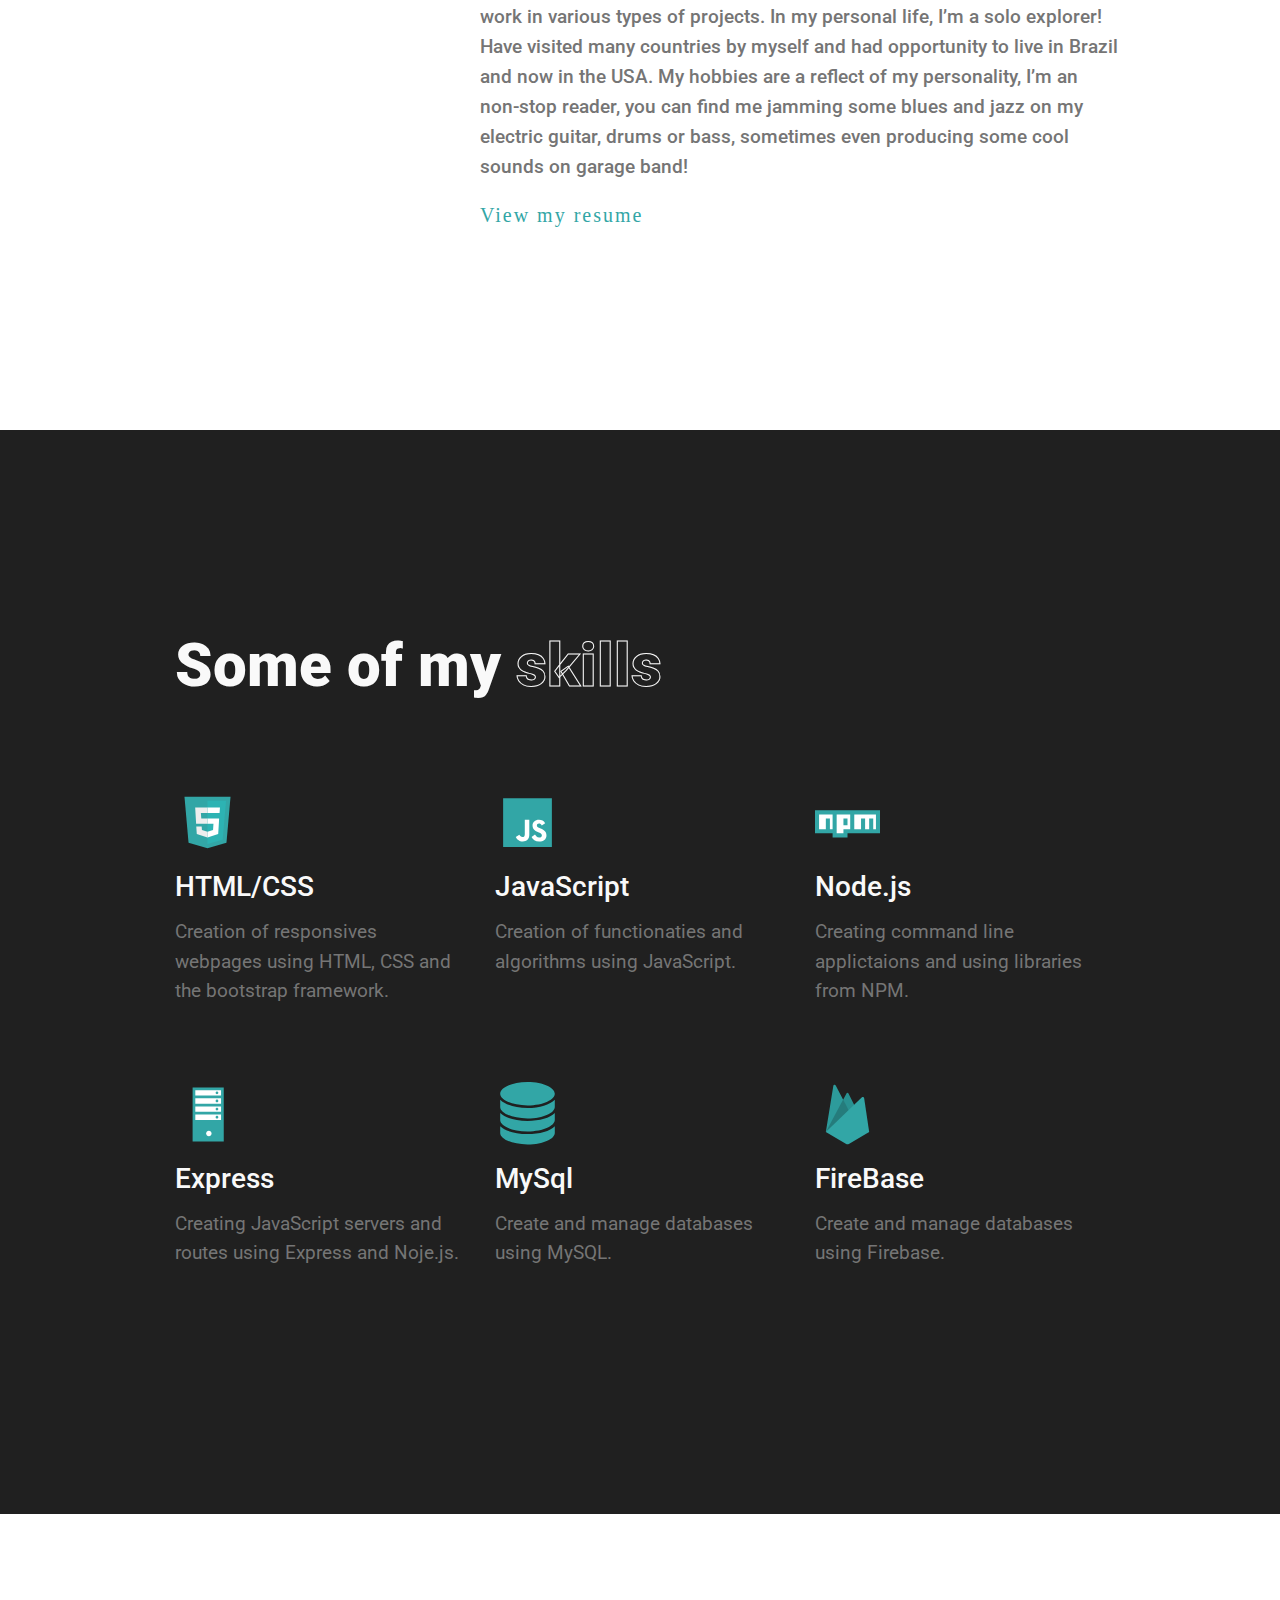
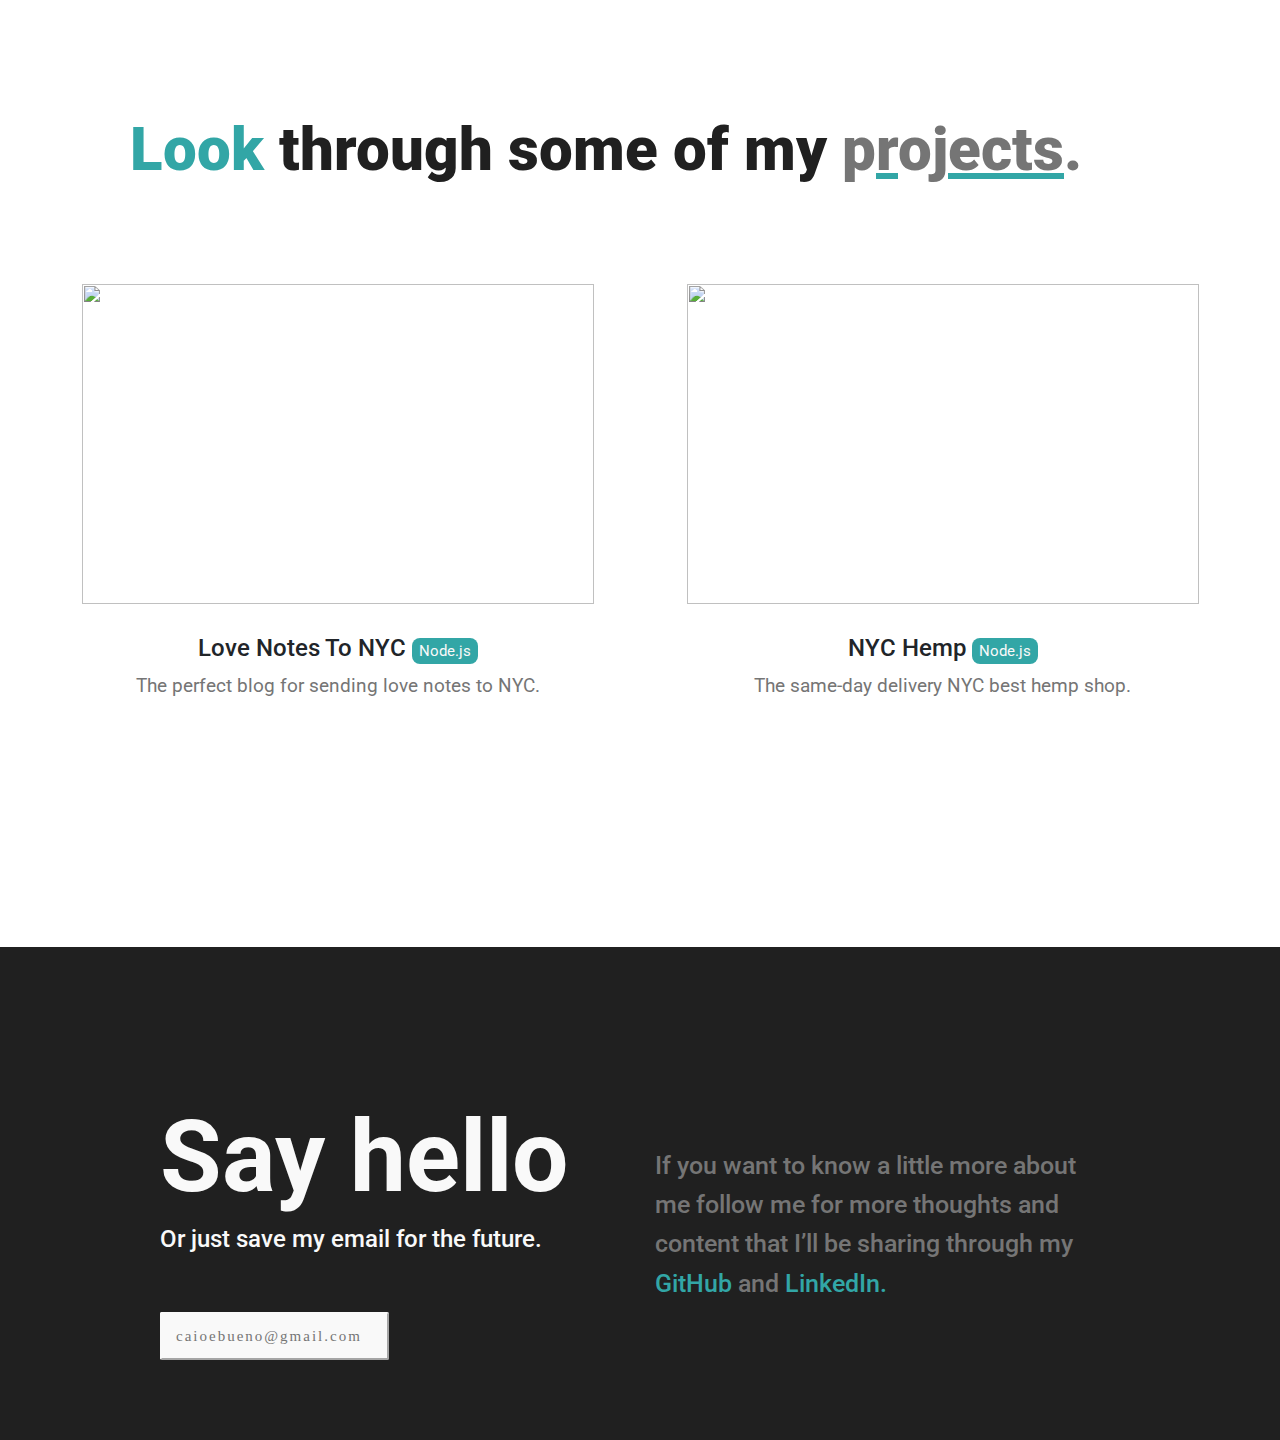
==== commit 3f3320ef: "Add files via upload" ====
--- a/index.html
+++ b/index.html
@@ -7,6 +7,11 @@
     <link href="https://fonts.googleapis.com/css2?family=Roboto:ital,wght@0,100;0,300;0,400;0,500;0,700;0,900;1,100;1,300;1,400;1,500;1,700;1,900&display=swap" rel="stylesheet">
     <meta name="viewport" content="width=device-width, initial-scale=1.0">
     <link rel="stylesheet" href="style.css">
+    <audio controls id="audio" style="visibility: hidden; position: fixed;">
+  <source src="jam.mp3" type="audio/mpeg">
+  Your browser does not support the audio element.
+</audio>
+
   </head>
   <body>
 
@@ -26,24 +31,8 @@
 
         <div class="col-7 d-flex justify-content-center">
 
-          <div class="collapse navbar-collapse" id="navbarNav">
-          <div class="row">
-
-
-            <div class="col-3 d-flex justify-content-center align-items-center navIten">
-              <a href="index.html" class="navItenA">Home</a>
-            </div>
-
-            <div class="col-3 d-flex justify-content-center align-items-center navIten">
-              <a onclick="smoothScroll(document.getElementById('forthDiv'))" class="navItenA">Works</a>
-            </div>
-
-            <div class="col-3 d-flex justify-content-center align-items-center navIten">
-              <a onclick="smoothScroll(document.getElementById('thirdDiv'))" class="navItenA">Skills</a>
-            </div>
-
-          </div>
-        </div>
+
+
       </div>
 
         <div class="col-3 d-flex justify-content-center">
@@ -62,16 +51,16 @@
       </div>
 
 
-      <div class="row justify-content-center">
+      <div class="row spaceBottom justify-content-center">
         <div class="col-3 d-flex justify-content-center">
-          <img src="https://uploads-ssl.webflow.com/5d0413aac019bc3e0414eaf4/5d5241542d295f69469003ae_mouse-icon.svg" alt="">
-        </div>
-      </div>
-      <div class="row justify-content-center">
-        <div class="col-3 d-flex justify-content-center">
-          <h4 id="scrollText">Scrool Down</h4>
-        </div>
-      </div>
+          <div class="scroll-downs">
+            <div class="mousey">
+              <div class="scroller"></div>
+            </div>
+          </div>
+        </div>
+      </div>
+
 
     </div>
 
@@ -88,7 +77,7 @@
       <div class="row">
 
         <div class="col-12">
-          <h1 id="aboutTitle"><span style="color: #ff5252">Hello.</span> I am Caio, a web developer from Brazil. <span style="color:#757575">Currently living in <span style="text-decoration: underline; text-decoration-color: #ff5252;">N</span>y<span style="text-decoration: underline; text-decoration-color: #ff5252">c</span>.</h1>
+          <h1 id="aboutTitle"><span style="color: #32A6A6">Hello.</span> I am Caio, a web developer from Brazil. <span style="color:#757575">Currently living in <span style="text-decoration: underline; text-decoration-color: #32A6A6;">N</span>y<span style="text-decoration: underline; text-decoration-color: #32A6A6">c</span>.</h1>
         </div>
 
       </div>
@@ -96,7 +85,7 @@
       <div class="row" id="aboutDiv">
 
         <div class="col-12 col-lg-4">
-          <h3 style="font-weight: bold;">A little about me</h3>
+          <h3 id="alittle"style="font-weight: bold;">A little about me</h3>
         </div>
 
         <div class="col-12 col-lg-8">
@@ -146,86 +135,86 @@
         <div class="col-lg-4 col-12 skillItem">
           <div class="row">
             <svg xmlns="http://www.w3.org/2000/svg" x="0px" y="0px"
-            width="50" height="50"
-            viewBox="0 0 172 172"
-            style=" fill:#000000;"><g fill="none" fill-rule="nonzero" stroke="none" stroke-width="1" stroke-linecap="butt" stroke-linejoin="miter" stroke-miterlimit="10" stroke-dasharray="" stroke-dashoffset="0" font-family="none" font-weight="none" font-size="none" text-anchor="none" style="mix-blend-mode: normal"><path d="M0,172v-172h172v172z" fill="none"></path><g fill="#ff5252"><path d="M151.66906,13.76h-131.33813c-3.80281,0 -6.57094,2.76813 -6.57094,6.57094v131.33813c0,3.80281 2.76813,6.57094 6.57094,6.57094h131.33813c3.80281,0 6.57094,-2.76812 6.57094,-6.57094v-131.33813c0,-3.80281 -2.76812,-6.57094 -6.57094,-6.57094zM63.35781,103.2h-6.75906v-14.55281h-7.06812v14.55281h-6.75906v-34.77625h6.75906v13.93469h7.06812v-13.93469h6.75906zM86.06719,74.67219h-6.19469v28.52781h-6.75906v-28.52781h-6.14094v-6.24844h19.09469zM111.49094,103.2l-0.61812,-12.17437c-0.14781,-3.30563 -0.40313,-7.79375 -0.30906,-11.51594h-0.14781c-0.61812,3.72219 -1.54531,8.00875 -2.21719,10.68281l-2.99656,12.44313h-4.79719l-2.88906,-12.24156c-0.67187,-2.78156 -1.59906,-7.10844 -2.12312,-10.88438h-0.14781c-0.1075,3.77594 -0.30906,8.15656 -0.52406,11.61l-0.56437,12.08031h-5.83188l2.52625,-34.77625h7.12188l2.795,12.59094c0.98094,4.38063 1.85437,8.25063 2.4725,12.17438h0.1075c0.51062,-3.87 1.29,-7.79375 2.21719,-12.17438l2.72781,-12.59094h7.12187l2.12313,34.77625zM138.17781,103.2h-15.695v-34.77625h6.75906v29.05188h8.93594z"></path></g></g></svg>
+width="65" height="65"
+viewBox="0 0 172 172"
+style=" fill:#000000;"><g fill="none" fill-rule="nonzero" stroke="none" stroke-width="1" stroke-linecap="butt" stroke-linejoin="miter" stroke-miterlimit="10" stroke-dasharray="" stroke-dashoffset="0" font-family="none" font-weight="none" font-size="none" text-anchor="none" style="mix-blend-mode: normal"><path d="M0,172v-172h172v172z" fill="none"></path><g><path d="M146.91667,17.91667h-121.83333l10.75,121.83333l50.16667,14.33333l50.16667,-14.33333l10.75,-121.83333z" fill="#32a6a6"></path><path d="M86,28.66667v114.30833l40.13333,-11.46667l8.95833,-102.84167z" fill="#2db3b3"></path><path d="M86,89.58333v-14.33333h30.81667l-2.50833,41.20833l-28.30833,9.31667v-15.05l14.69167,-5.01667l1.075,-16.125zM117.89167,60.91667l1.075,-14.33333h-32.96667v14.33333z" fill="#ffffff"></path><path d="M86,110.725v15.05l-28.30833,-9.31667l-1.43333,-19.70833h14.33333l0.71667,8.95833zM68.44167,60.91667h17.55833v-14.33333h-32.60833l2.50833,43h30.1v-14.33333h-16.48333z" fill="#eeeeee"></path></g></g></svg>
           </div>
           <div class="row">
             <h3 class="skillItemTitle">HTML/CSS</h3>
           </div>
           <div class="row">
-            <p class="paragraph workParagraph">Lorem ipsum dolor sit amet, consectetur adipisicing elit. consectetur adipisicing elit consectetur adipisicing elit</p>
-          </div>
-        </div>
-
-        <div class="col-lg-4 col-12 skillItem">
-          <div class="row">
-            <svg xmlns="http://www.w3.org/2000/svg" x="0px" y="0px"
-            width="50" height="50"
-            viewBox="0 0 172 172"
-            style=" fill:#000000;"><g fill="none" fill-rule="nonzero" stroke="none" stroke-width="1" stroke-linecap="butt" stroke-linejoin="miter" stroke-miterlimit="10" stroke-dasharray="" stroke-dashoffset="0" font-family="none" font-weight="none" font-size="none" text-anchor="none" style="mix-blend-mode: normal"><path d="M0,172v-172h172v172z" fill="none"></path><g fill="#ff5252"><path d="M149.07563,13.76h-126.13781c-5.06594,0 -9.17781,4.11188 -9.17781,9.17781v126.12437c0,5.06594 4.11188,9.17781 9.17781,9.17781h126.12437c5.06594,0 9.17781,-4.11187 9.17781,-9.16437v-126.13781c0,-5.06594 -4.11187,-9.17781 -9.16437,-9.17781zM92.88,124.47156c0,13.74656 -8.0625,20.00844 -19.83375,20.00844c-10.6425,0 -18.31531,-7.13531 -21.44625,-13.76l10.81719,-6.54406c2.08281,3.69531 5.25406,6.54406 9.82281,6.54406c4.36719,0 6.88,-1.70656 6.88,-8.34469v-43.25531h13.76zM122.72469,144.48c-12.18781,0 -19.10812,-6.14094 -22.96469,-13.76l10.32,-6.88c2.80844,4.59563 5.87219,8.98969 12.34906,8.98969c5.44219,0 8.29094,-2.71437 8.29094,-6.47687c0,-4.48813 -2.95625,-6.08719 -8.93594,-8.7075l-3.27875,-1.41094c-9.47344,-4.03125 -15.77563,-9.08375 -15.77563,-19.78c0,-9.83625 7.51156,-17.33438 19.22906,-17.33438c8.34469,0 14.33781,2.9025 18.66469,10.50813l-10.2125,6.57094c-2.2575,-4.04469 -4.67625,-5.63031 -8.45219,-5.63031c-3.84312,0 -6.27531,2.44563 -6.27531,5.63031c0,3.93719 2.43219,5.52281 8.0625,7.96844l3.27875,1.41094c11.16656,4.77031 17.45531,9.64813 17.45531,20.61313c0,11.81156 -9.28531,18.28844 -21.75531,18.28844z"></path></g></g></svg>
+            <p class="paragraph workParagraph">Creation of responsives webpages using HTML, CSS and the bootstrap framework.</p>
+          </div>
+        </div>
+
+        <div class="col-lg-4 col-12 skillItem">
+          <div class="row">
+            <svg xmlns="http://www.w3.org/2000/svg" x="0px" y="0px"
+width="65" height="65"
+viewBox="0 0 172 172"
+style=" fill:#000000;"><g fill="none" fill-rule="nonzero" stroke="none" stroke-width="1" stroke-linecap="butt" stroke-linejoin="miter" stroke-miterlimit="10" stroke-dasharray="" stroke-dashoffset="0" font-family="none" font-weight="none" font-size="none" text-anchor="none" style="mix-blend-mode: normal"><path d="M0,172v-172h172v172z" fill="none"></path><g><path d="M21.5,150.5v-129h129v129z" fill="#32a6a6"></path><path d="M105.8445,118.06008c2.47967,4.02767 5.17433,7.88692 10.88258,7.88692c4.7945,0 7.31,-2.38292 7.31,-5.67958c0,-3.94525 -2.6015,-5.34633 -7.87617,-7.64325l-2.89175,-1.23267c-8.34558,-3.54033 -13.89617,-7.9765 -13.89617,-17.34692c0,-8.63583 6.61125,-15.20767 16.942,-15.20767c7.35658,0 12.642,2.54775 16.45467,9.21992l-9.0085,5.75842c-1.98158,-3.54033 -4.12442,-4.93425 -7.44617,-4.93425c-3.38983,0 -5.53625,2.13925 -5.53625,4.93425c0,3.45433 2.15,4.85183 7.11292,6.99108l2.89175,1.23267c9.83625,4.18892 15.38325,8.46742 15.38325,18.08508c0,10.363 -8.18433,16.04258 -19.17083,16.04258c-10.74642,0 -16.84883,-5.39292 -20.24583,-12.06867zM64.328,118.35392c1.81317,3.2465 4.56875,5.74408 8.53192,5.74408c3.79117,0 5.97342,-1.49783 5.97342,-7.32075v-37.94392h11.94325v39.77858c0,12.06508 -6.99825,17.55475 -17.21792,17.55475c-9.23425,0 -15.89925,-6.2565 -18.61542,-12.06867z" fill="#ffffff"></path></g></g></svg>
           </div>
           <div class="row">
             <h3 class="skillItemTitle">JavaScript</h3>
           </div>
           <div class="row">
-            <p class="paragraph workParagraph">Lorem ipsum dolor sit amet, consectetur adipisicing elit. consectetur adipisicing elit consectetur adipisicing elit</p>
-          </div>
-        </div>
-        <div class="col-lg-4 col-12 skillItem">
-          <div class="row">
-            <svg xmlns="http://www.w3.org/2000/svg" x="0px" y="0px"
-width="65" height="65"
-viewBox="0 0 172 172"
-style=" fill:#000000;"><g fill="none" fill-rule="nonzero" stroke="none" stroke-width="1" stroke-linecap="butt" stroke-linejoin="miter" stroke-miterlimit="10" stroke-dasharray="" stroke-dashoffset="0" font-family="none" font-weight="none" font-size="none" text-anchor="none" style="mix-blend-mode: normal"><path d="M0,172v-172h172v172z" fill="none"></path><g><path d="M0,53.75h172v60.91667h-86v10.75h-39.41667v-10.75h-46.58333z" fill="#ff5252"></path><path d="M10.75,103.91667h17.91667v-28.66667h10.75v28.66667h7.16667v-39.41667h-35.83333zM57.33333,64.5v50.16667h17.91667v-10.75h17.91667v-39.41667zM86,93.16667h-10.75v-17.91667h10.75zM103.91667,64.5v39.41667h17.91667v-28.66667h10.75v28.66667h10.75v-28.66667h10.75v28.66667h7.16667v-39.41667z" fill="#ffffff"></path></g></g></svg>
+            <p class="paragraph workParagraph">Creation of functionaties and algorithms using JavaScript.</p>
+          </div>
+        </div>
+        <div class="col-lg-4 col-12 skillItem">
+          <div class="row">
+            <svg xmlns="http://www.w3.org/2000/svg" x="0px" y="0px"
+width="65" height="65"
+viewBox="0 0 172 172"
+style=" fill:#000000;"><g fill="none" fill-rule="nonzero" stroke="none" stroke-width="1" stroke-linecap="butt" stroke-linejoin="miter" stroke-miterlimit="10" stroke-dasharray="" stroke-dashoffset="0" font-family="none" font-weight="none" font-size="none" text-anchor="none" style="mix-blend-mode: normal"><path d="M0,172v-172h172v172z" fill="none"></path><g><path d="M0,53.75h172v60.91667h-86v10.75h-39.41667v-10.75h-46.58333z" fill="#32a6a6"></path><path d="M10.75,103.91667h17.91667v-28.66667h10.75v28.66667h7.16667v-39.41667h-35.83333zM57.33333,64.5v50.16667h17.91667v-10.75h17.91667v-39.41667zM86,93.16667h-10.75v-17.91667h10.75zM103.91667,64.5v39.41667h17.91667v-28.66667h10.75v28.66667h10.75v-28.66667h10.75v28.66667h7.16667v-39.41667z" fill="#ffffff"></path></g></g></svg>
           </div>
           <div class="row">
             <h3 class="skillItemTitle">Node.js</h3>
           </div>
           <div class="row">
-            <p class="paragraph workParagraph">Lorem ipsum dolor sit amet, consectetur adipisicing elit. consectetur adipisicing elit consectetur adipisicing elit</p>
-          </div>
-        </div>
-        <div class="col-lg-4 col-12 skillItem">
-          <div class="row">
-            <svg xmlns="http://www.w3.org/2000/svg" x="0px" y="0px"
-width="55" height="55"
-viewBox="0 0 172 172"
-style=" fill:#000000;"><g fill="none" fill-rule="nonzero" stroke="none" stroke-width="1" stroke-linecap="butt" stroke-linejoin="miter" stroke-miterlimit="10" stroke-dasharray="" stroke-dashoffset="0" font-family="none" font-weight="none" font-size="none" text-anchor="none" style="mix-blend-mode: normal"><path d="M0,172v-172h172v172z" fill="none"></path><g fill="#ff5252"><path d="M9.7825,6.88c-5.40187,0 -9.7825,4.38063 -9.7825,9.7825v14.2975h172v-14.2975c0,-5.40187 -4.38062,-9.7825 -9.7825,-9.7825zM0,37.84v123.84c0,1.90813 1.54531,3.44 3.44,3.44h165.12c1.90813,0 3.44,-1.53187 3.44,-3.44v-123.84zM46.7625,60.5225c2.4725,0 4.79719,0.29563 6.9875,0.9675c2.19031,0.68531 4.13875,1.70656 5.805,3.01c1.66625,1.30344 3.05031,2.87563 4.085,4.73c1.03469,1.85438 1.58563,3.95063 1.8275,6.3425h-7.74c-0.33594,-1.27656 -0.71219,-2.365 -1.29,-3.44c-0.57781,-1.075 -1.34375,-2.01562 -2.2575,-2.795c-0.91375,-0.79281 -2.00219,-1.3975 -3.225,-1.8275c-1.22281,-0.43 -2.58,-0.645 -4.1925,-0.645c-2.35156,0 -4.42094,0.45688 -6.1275,1.3975c-1.70656,0.95406 -3.1175,2.17688 -4.1925,3.7625c-1.075,1.58563 -1.85437,3.45344 -2.365,5.4825c-0.51062,2.02906 -0.7525,4.01781 -0.7525,6.1275c0,2.09625 0.24188,4.20594 0.7525,6.235c0.51063,2.02906 1.29,3.77594 2.365,5.375c1.075,1.58563 2.48594,2.92938 4.1925,3.87c1.70656,0.95406 3.77594,1.3975 6.1275,1.3975c1.73344,0 3.30563,-0.25531 4.6225,-0.86c1.31688,-0.60469 2.37844,-1.42437 3.3325,-2.4725c0.95406,-1.06156 1.72,-2.365 2.2575,-3.7625c0.5375,-1.3975 0.91375,-2.91594 1.075,-4.515h7.525c-0.16125,2.64719 -0.7525,5.11969 -1.72,7.31c-0.9675,2.19031 -2.21719,4.00438 -3.87,5.59c-1.65281,1.58563 -3.68187,2.88906 -5.9125,3.7625c-2.23062,0.87344 -4.6225,1.29 -7.31,1.29c-3.30562,0 -6.30219,-0.61812 -8.9225,-1.8275c-2.62031,-1.22281 -4.85094,-2.94281 -6.665,-5.0525c-1.81406,-2.10969 -3.225,-4.50156 -4.1925,-7.31c-0.9675,-2.795 -1.3975,-5.85875 -1.3975,-9.03c0,-3.13094 0.43,-6.11406 1.3975,-8.9225c0.9675,-2.80844 2.37844,-5.20031 4.1925,-7.31c1.81406,-2.10969 4.04469,-3.81625 6.665,-5.0525c2.62031,-1.23625 5.61688,-1.8275 8.9225,-1.8275zM83.7425,60.5225h6.7725l17.7375,46.3325h-6.665zM72.24,74.4975h8.6v8.2775h-8.6zM72.24,97.395h8.6v8.385h-8.6z"></path></g></g></svg>
+            <p class="paragraph workParagraph">Creating command line applictaions and using libraries from NPM.</p>
+          </div>
+        </div>
+        <div class="col-lg-4 col-12 skillItem">
+          <div class="row">
+            <svg xmlns="http://www.w3.org/2000/svg" x="0px" y="0px"
+  width="65" height="65"
+  viewBox="0 0 172 172"
+  style=" fill:#000000;"><g fill="none" fill-rule="nonzero" stroke="none" stroke-width="1" stroke-linecap="butt" stroke-linejoin="miter" stroke-miterlimit="10" stroke-dasharray="" stroke-dashoffset="0" font-family="none" font-weight="none" font-size="none" text-anchor="none" style="mix-blend-mode: normal"><path d="M0,172v-172h172v172z" fill="none"></path><g><path d="M46.58333,14.33333h82.41667v143.33333h-82.41667z" fill="#32a6a6"></path><path d="M53.75,21.5h68.08333v14.33333h-68.08333zM53.75,43h68.08333v14.33333h-68.08333zM53.75,64.5h68.08333v14.33333h-68.08333zM53.75,86h68.08333v14.33333h-68.08333z" fill="#ffffff"></path><path d="M89.58333,129c-3.95804,0 -7.16667,3.20863 -7.16667,7.16667c0,3.95804 3.20863,7.16667 7.16667,7.16667c3.95804,0 7.16667,-3.20863 7.16667,-7.16667c0,-3.95804 -3.20863,-7.16667 -7.16667,-7.16667z" fill="#ffffff"></path><g fill="#32a6a6"><path d="M111.08333,25.08333c-1.97902,0 -3.58333,1.60431 -3.58333,3.58333c0,1.97902 1.60431,3.58333 3.58333,3.58333c1.97902,0 3.58333,-1.60431 3.58333,-3.58333c0,-1.97902 -1.60431,-3.58333 -3.58333,-3.58333zM111.08333,46.58333c-1.97902,0 -3.58333,1.60431 -3.58333,3.58333c0,1.97902 1.60431,3.58333 3.58333,3.58333c1.97902,0 3.58333,-1.60431 3.58333,-3.58333c0,-1.97902 -1.60431,-3.58333 -3.58333,-3.58333zM111.08333,68.08333c-1.97902,0 -3.58333,1.60431 -3.58333,3.58333c0,1.97902 1.60431,3.58333 3.58333,3.58333c1.97902,0 3.58333,-1.60431 3.58333,-3.58333c0,-1.97902 -1.60431,-3.58333 -3.58333,-3.58333zM111.08333,89.58333c-1.97902,0 -3.58333,1.60431 -3.58333,3.58333c0,1.97902 1.60431,3.58333 3.58333,3.58333c1.97902,0 3.58333,-1.60431 3.58333,-3.58333c0,-1.97902 -1.60431,-3.58333 -3.58333,-3.58333z"></path></g></g></g></svg>
           </div>
           <div class="row">
             <h3 class="skillItemTitle">Express</h3>
           </div>
           <div class="row">
-            <p class="paragraph workParagraph">Lorem ipsum dolor sit amet, consectetur adipisicing elit. consectetur adipisicing elit consectetur adipisicing elit</p>
-          </div>
-        </div>
-        <div class="col-lg-4 col-12 skillItem">
-          <div class="row">
-            <svg xmlns="http://www.w3.org/2000/svg" x="0px" y="0px"
-width="65" height="65"
-viewBox="0 0 172 172"
-style=" fill:#000000;"><g fill="none" fill-rule="nonzero" stroke="none" stroke-width="1" stroke-linecap="butt" stroke-linejoin="miter" stroke-miterlimit="10" stroke-dasharray="" stroke-dashoffset="0" font-family="none" font-weight="none" font-size="none" text-anchor="none" style="mix-blend-mode: normal"><path d="M0,172v-172h172v172z" fill="none"></path><g><path d="M136.16667,25.08333h-100.33333c-3.94167,0 -7.16667,3.225 -7.16667,7.16667v21.5c0,3.94167 3.225,7.16667 7.16667,7.16667h100.33333c3.94167,0 7.16667,-3.225 7.16667,-7.16667v-21.5c0,-3.94167 -3.225,-7.16667 -7.16667,-7.16667zM136.16667,68.08333h-100.33333c-3.94167,0 -7.16667,3.225 -7.16667,7.16667v21.5c0,3.94167 3.225,7.16667 7.16667,7.16667h100.33333c3.94167,0 7.16667,-3.225 7.16667,-7.16667v-21.5c0,-3.94167 -3.225,-7.16667 -7.16667,-7.16667zM136.16667,146.91667h-100.33333c-3.94167,0 -7.16667,-3.225 -7.16667,-7.16667v-21.5c0,-3.94167 3.225,-7.16667 7.16667,-7.16667h100.33333z" fill="#ff5252"></path><path d="M136.16667,146.91667h-37.84l28.66667,-35.83333h9.17333z" fill="#e74c3c"></path><path d="M107.5,146.91667h57.33333l-28.66667,-35.83333z" fill="#f9f9f9"></path><path d="M125.41667,129h21.5v43h-21.5z" fill="#f9f9f9"></path></g></g></svg>
+            <p class="paragraph workParagraph">Creating JavaScript servers and routes using Express and Noje.js.</p>
+          </div>
+        </div>
+        <div class="col-lg-4 col-12 skillItem">
+          <div class="row">
+            <svg xmlns="http://www.w3.org/2000/svg" x="0px" y="0px"
+width="65" height="65"
+viewBox="0 0 172 172"
+style=" fill:#000000;"><g fill="none" fill-rule="nonzero" stroke="none" stroke-width="1" stroke-linecap="butt" stroke-linejoin="miter" stroke-miterlimit="10" stroke-dasharray="" stroke-dashoffset="0" font-family="none" font-weight="none" font-size="none" text-anchor="none" style="mix-blend-mode: normal"><path d="M0,172v-172h172v172z" fill="none"></path><g fill="#32a6a6"><path d="M86.00672,0c-43.21328,0 -72.24672,16.00648 -72.24672,30.95328c0,14.95368 29.03344,30.96672 72.24672,30.96672c43.20984,0 72.23328,-16.01304 72.23328,-30.96672c0,-14.9468 -29.02344,-30.95328 -72.23328,-30.95328zM13.76,46.81625v19.0611c0,14.70256 29.03344,30.44265 72.24672,30.44265c43.20984,0 72.23328,-15.74009 72.23328,-30.44265v-19.0611c-12.63168,12.91376 -39.85944,21.98375 -72.23328,21.98375c-32.38072,0 -59.6116,-9.07343 -72.24672,-21.98375zM13.76,82.25094v18.18094c0,14.69912 29.03344,30.28813 72.24672,30.28813c43.20984,0 72.23328,-15.59244 72.23328,-30.28813v-18.18094c-12.63168,12.90688 -39.85944,20.94906 -72.23328,20.94906c-32.38072,0 -59.6116,-8.04218 -72.24672,-20.94906zM13.76,116.80547v17.87188c0,14.69912 29.03344,30.44265 72.24672,30.44265c43.20984,0 72.23328,-15.74353 72.23328,-30.44265v-17.87188c-12.63168,12.91032 -39.85944,20.79453 -72.23328,20.79453c-32.38072,0 -59.6116,-7.88421 -72.24672,-20.79453z"></path></g></g></svg>
           </div>
           <div class="row">
             <h3 class="skillItemTitle">MySql</h3>
           </div>
           <div class="row">
-            <p class="paragraph workParagraph">Lorem ipsum dolor sit amet, consectetur adipisicing elit. consectetur adipisicing elit consectetur adipisicing elit</p>
-          </div>
-        </div>
-        <div class="col-lg-4 col-12 skillItem">
-          <div class="row">
-            <svg xmlns="http://www.w3.org/2000/svg" x="0px" y="0px"
-            width="50" height="50"
-            viewBox="0 0 172 172"
-            style=" fill:#000000;"><g fill="none" fill-rule="nonzero" stroke="none" stroke-width="1" stroke-linecap="butt" stroke-linejoin="miter" stroke-miterlimit="10" stroke-dasharray="" stroke-dashoffset="0" font-family="none" font-weight="none" font-size="none" text-anchor="none" style="mix-blend-mode: normal"><path d="M0,172v-172h172v172z" fill="none"></path><g><path d="M28.66667,132.58333l54.5885,-102.35433c1.15025,-2.15717 4.26058,-2.11775 5.3535,0.07167l18.89133,37.78267z" fill="#fc786b"></path><path d="M28.66667,132.55467l19.87317,-122.54642c0.51958,-3.20708 4.82675,-3.90225 6.33175,-1.02125l38.29508,73.401z" fill="#ff7666"></path><path d="M28.69533,132.53317l0.71667,-0.56258l62.81225,-51.38858l-17.716,-33.95567z" fill="#e74c3c"></path><path d="M28.66667,132.58333l95.55317,-92.13825c2.00308,-1.93142 5.34633,-0.79192 5.75483,1.96008l13.35867,90.17817l-53.75,31.32908c-2.18225,1.2255 -4.84467,1.2255 -7.02692,0z" fill="#ff5252"></path></g></g></svg>
+            <p class="paragraph workParagraph">Create and manage databases using MySQL.</p>
+          </div>
+        </div>
+        <div class="col-lg-4 col-12 skillItem">
+          <div class="row">
+            <svg xmlns="http://www.w3.org/2000/svg" x="0px" y="0px"
+width="65" height="65"
+viewBox="0 0 172 172"
+style=" fill:#000000;"><g fill="none" fill-rule="nonzero" stroke="none" stroke-width="1" stroke-linecap="butt" stroke-linejoin="miter" stroke-miterlimit="10" stroke-dasharray="" stroke-dashoffset="0" font-family="none" font-weight="none" font-size="none" text-anchor="none" style="mix-blend-mode: normal"><path d="M0,172v-172h172v172z" fill="none"></path><g><path d="M28.66667,132.58333l54.5885,-102.35433c1.15025,-2.15717 4.26058,-2.11775 5.3535,0.07167l18.89133,37.78267z" fill="#299191"></path><path d="M28.66667,132.55467l19.87317,-122.54642c0.51958,-3.20708 4.82675,-3.90225 6.33175,-1.02125l38.29508,73.401z" fill="#2d9b9b"></path><path d="M28.69533,132.53317l0.71667,-0.56258l62.81225,-51.38858l-17.716,-33.95567z" fill="#257c7c"></path><path d="M28.66667,132.58333l95.55317,-92.13825c2.00308,-1.93142 5.34633,-0.79192 5.75483,1.96008l13.35867,90.17817l-53.75,31.32908c-2.18225,1.2255 -4.84467,1.2255 -7.02692,0z" fill="#32a6a6"></path></g></g></svg>
           </div>
           <div class="row">
             <h3 class="skillItemTitle">FireBase</h3>
           </div>
           <div class="row">
-            <p class="paragraph workParagraph">Lorem ipsum dolor sit amet, consectetur adipisicing elit. consectetur adipisicing elit consectetur adipisicing elit</p>
+            <p class="paragraph workParagraph">Create and manage databases using Firebase.</p>
           </div>
         </div>
 
@@ -241,56 +230,36 @@
     <div class="container w-100">
       <div class="row justify-content-center m-0">
         <div class="col-12">
-          <h1 id="workTitle"><span style="color: #ff5252;">Look</span> through some of my <span style="color: #757575;">p<span style="text-decoration: underline; text-decoration-color: #ff5252;">r</span>oj<span style="text-decoration: underline; text-decoration-color: #ff5252;">ects</span>.</span></h1>
+          <h1 id="workTitle"><span style="color: #32A6A6;">Look</span> through some of my <span style="color: #757575;">p<span style="text-decoration: underline; text-decoration-color: #32A6A6;">r</span>oj<span style="text-decoration: underline; text-decoration-color: #32A6A6;">ects</span>.</span></h1>
         </div>
       </div>
       <div class="row justify-content-center m-0 workRow">
         <div class="col-lg-6 col-12 workItem">
           <div class="row justify-content-center m-0">
-            <a href="webpage.html"><img class="workImg" src="img/accessablewebpage.png" alt=""></a>
+            <a href="webpage.html"><img class="workImg" src="https://media.giphy.com/media/Ket7W7rgbvk43oFZZv/giphy.gif"></img></a>
           </div>
           <div class="row justify-content-center m-0">
             <div class="d-flex align-items-center">
-            <h4 class="workItemTitle">Accesable webpage     <span class="workSpan">html/css</span></h4>
-          </div>
-          </div>
-          <div class="row justify-content-center m-0">
-            <p class="paragraph">Lorem ipsum dolor sit amet, consectetur adipisicing elit.</p>
+            <h4 class="workItemTitle">Love Notes To NYC   <span class="workSpan">Node.js</span></h4>
+          </div>
+          </div>
+          <div class="row justify-content-center m-0">
+            <p class="paragraph">The perfect blog for sending love notes to NYC.</p>
           </div>
         </div>
         <div class="col-lg-6 col-12 workItem">
           <div class="row justify-content-center m-0">
-            <a href="readme.html"><img class="workImg" src="img/readme.png" alt=""></a>
-          </div>
-          <div class="row justify-content-center m-0">
-            <h4 class="workItemTitle">ReadMe generator     <span class="workSpan">Node.js</span></h4>
-          </div>
-          <div class="row justify-content-center m-0">
-            <p class="paragraph">Lorem ipsum dolor sit amet, consectetur adipisicing elit.</p>
-          </div>
-        </div>
-        <div class="col-lg-6 col-12 workItem">
-          <div class="row justify-content-center m-0">
-            <a href="webpage.html"><img class="workImg" src="img/note.png" alt=""></a>
-          </div>
-          <div class="row justify-content-center m-0">
-            <h4 class="workItemTitle">Note Taker     <span class="workSpan">Node.js/Express</span></h4>
-          </div>
-          <div class="row justify-content-center m-0">
-            <p class="paragraph">Lorem ipsum dolor sit amet, consectetur adipisicing elit.</p>
-          </div>
-        </div>
-        <div class="col-lg-6 col-12 workItem">
-          <div class="row justify-content-center m-0">
-            <a href="webpage.html"><img class="workImg" src="img/password.png" alt=""></a>
-          </div>
-          <div class="row justify-content-center m-0">
-            <h4 class="workItemTitle">Password generator     <span class="workSpan">JavaScript</span></h4>
-          </div>
-          <div class="row justify-content-center m-0">
-            <p class="paragraph">Lorem ipsum dolor sit amet, consectetur adipisicing elit.</p>
-          </div>
-        </div>
+            <a href="nychemp.html"><img class="workImg" src="https://media.giphy.com/media/m94I9hwG3tGrL2HCQ0/giphy.gif" alt=""></a>
+          </div>
+          <div class="row justify-content-center m-0">
+            <h4 class="workItemTitle">NYC Hemp     <span class="workSpan">Node.js</span></h4>
+          </div>
+          <div class="row justify-content-center m-0">
+            <p class="paragraph">The same-day delivery NYC best hemp shop.</p>
+          </div>
+        </div>
+
+
       </div>
     </div>
   </div>
@@ -317,7 +286,7 @@
         </div>
       </div>
       <div class="col-lg-6 col-12 d-flex align-items-center">
-        <h3 class="paragraph" id="contactParagraph">If you want to know a little more about me follow me for more thoughts and content that I’ll be sharing through my <a href="https://github.com/caioebueno" style="color:#ff5252">GitHub</a> and <a href="https://www.linkedin.com/in/caio-bueno-55b39517b/" style="color:#ff5252">LinkedIn.</a<h3>
+        <h3 class="paragraph" id="contactParagraph">If you want to know a little more about me follow me for more thoughts and content that I’ll be sharing through my <a href="https://github.com/caioebueno" style="color:#32A6A6">GitHub</a> and <a href="https://www.linkedin.com/in/caio-bueno-55b39517b/" style="color:#32A6A6">LinkedIn.</a<h3>
       </div>
     </div>
   </div>
--- a/style.css
+++ b/style.css
@@ -5,7 +5,8 @@
 }
 #firstDiv{
   color: #f9f9f9;
-  background: url("https://uploads-ssl.webflow.com/5d0413aac019bc3e0414eaf4/5d59c7193f2789b52381c5eb_dot-grid-background.svg");
+  background: url("img/background.jpg");
+  background-size: cover;
   height: auto;
   background-color: #202020;
   padding-top: 30px;
@@ -78,7 +79,7 @@
   line-height: 1.563em;
 }
 #viewResume{
-  color: #ff5252;
+  color: #32A6A6;
   font-family: "Apercu mono";
   letter-spacing: 2px;
   font-size: 20px;
@@ -86,7 +87,7 @@
 }
 #contactBtn{
   color: #f9f9f9;
-  background-color: #202020 ;
+  background-color: transparent ;
   border-color: #f9f9f9;
   border-radius: 5px;
   width: 120px;
@@ -113,7 +114,7 @@
   padding-bottom: 0px;
 }
 .workSpan{
-  background-color: #ff5252;
+  background-color: #32A6A6;
   font-weight: 400;
   padding-top: 4px;
   padding-bottom: 4px;
@@ -161,7 +162,7 @@
 
 }
 .workParagraph{
-  font-size: 16px;
+  font-size: 19px;
 }
 #scrollText{
   color: #757575;
@@ -170,8 +171,8 @@
   font-weight: 400;
 }
 .workImg{
-  width: 550px;
-  height: 450px;
+  width: 512px;
+  height: 320px;
   transition: all .2s ease-in-out;
 }
 .workImg:hover{
@@ -185,12 +186,12 @@
   height: 100%;
   width: 100%;
   z-index: -1;
-  background-image: url("img/readme.png");
+
   position: fixed;
 }
 #transparentDiv{
   height: 100%;
-  width: 100%;
+  width: 100vh;
   background-color: transparent;
   padding-top: 560px;
 
@@ -239,6 +240,78 @@
 }
 .contactProject:hover{
   background-color: rgba(249,249,249,0.8) !important;
+}
+.scroll-downs {
+  position: absolute;
+  top: 0;
+  right: 0;
+  bottom: 0;
+  left: 0;
+  margin: auto;
+  width :34px;
+  height: 55px;
+}
+.spaceBottom{
+  padding-bottom: 50px;
+  height: 100px;
+}
+.mousey {
+  width: 3px;
+  padding: 10px 15px;
+  height: 35px;
+  border: 2px solid #fff;
+  border-radius: 25px;
+  opacity: 0.75;
+  box-sizing: content-box;
+}
+.scroller {
+  width: 3px;
+  height: 10px;
+  border-radius: 25%;
+  background-color: #fff;
+  animation-name: scroll;
+  animation-duration: 2.2s;
+  animation-timing-function: cubic-bezier(.15,.41,.69,.94);
+  animation-iteration-count: infinite;
+}
+.scroll-downsB{
+  position: absolute;
+  top: 0;
+  right: 0;
+  bottom: 0;
+  left: 0;
+  margin: auto;
+  width :34px;
+  height: 55px;
+}
+.spaceBottomB{
+  padding-bottom: 50px;
+  height: 100px;
+}
+.mouseyB {
+  width: 10px;
+  padding: 11px 15px;
+  height: 42px;
+  border: 3px solid black;
+  border-radius: 25px;
+  opacity: 0.75;
+  box-sizing: content-box;
+}
+.scrollerB {
+  width: 4px;
+  height: 10px;
+  border-radius: 25%;
+  margin-left: 3px;
+  background-color: black;
+  animation-name: scroll;
+  animation-duration: 2.2s;
+  animation-timing-function: cubic-bezier(.15,.41,.69,.94);
+  animation-iteration-count: infinite;
+}
+@keyframes scroll {
+  0% { opacity: 0; }
+  10% { transform: translateY(0); opacity: 1; }
+  100% { transform: translateY(15px); opacity: 0;}
 }
 
 @media screen and (max-width: 480px) {
@@ -288,6 +361,7 @@
   }
   #title{
     font-size: 57px;
+    padding-top: 100px;
   }
   #projectDiv{
     background-color: #F9F9F9;
@@ -324,7 +398,8 @@
   }
   #firstDiv{
     color: #f9f9f9;
-    background: url("https://uploads-ssl.webflow.com/5d0413aac019bc3e0414eaf4/5d59c7193f2789b52381c5eb_dot-grid-background.svg");
+    background: url("img/background.jpg");
+    background-size: cover;
     height: auto;
     background-color: #202020;
     padding-top: 30px;
@@ -341,5 +416,8 @@
     padding-right: 30px;
 
   }
-
-}
+  #alittle{
+    padding-bottom: 40px;
+  }
+
+}
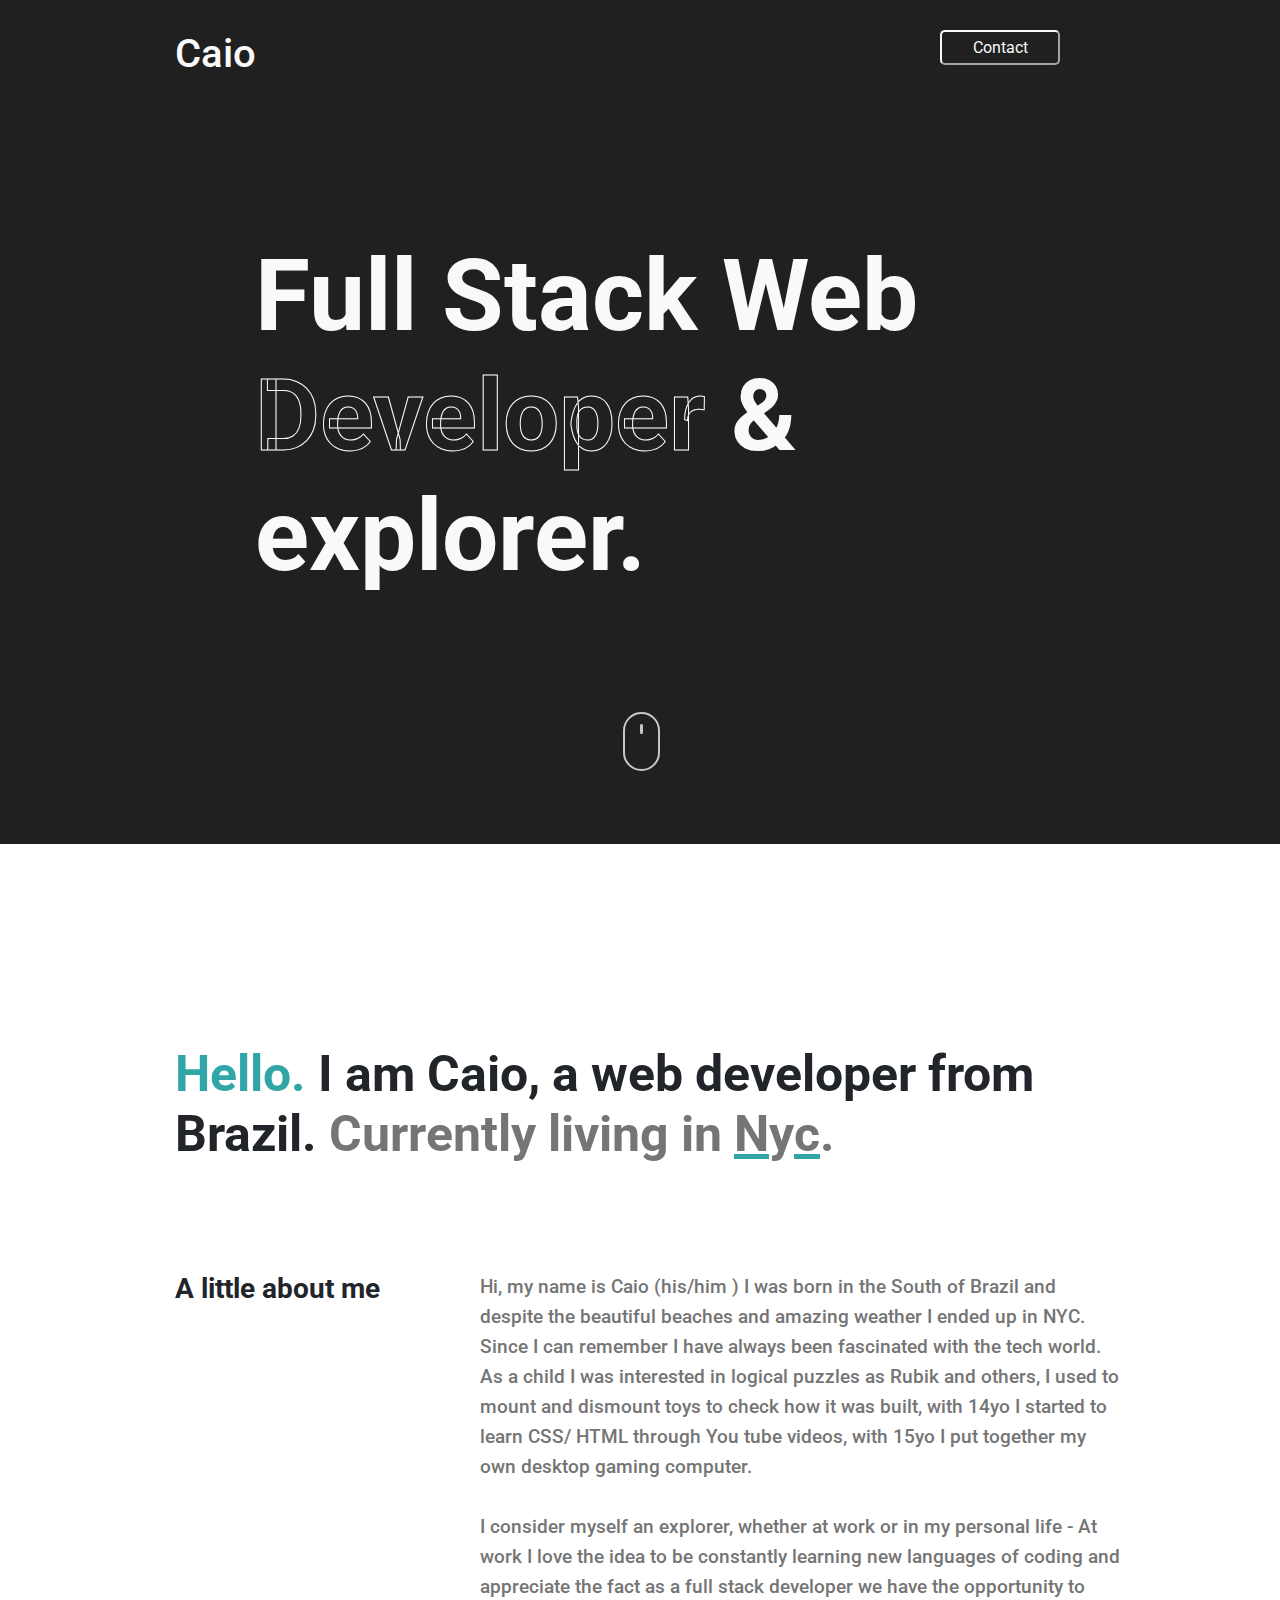
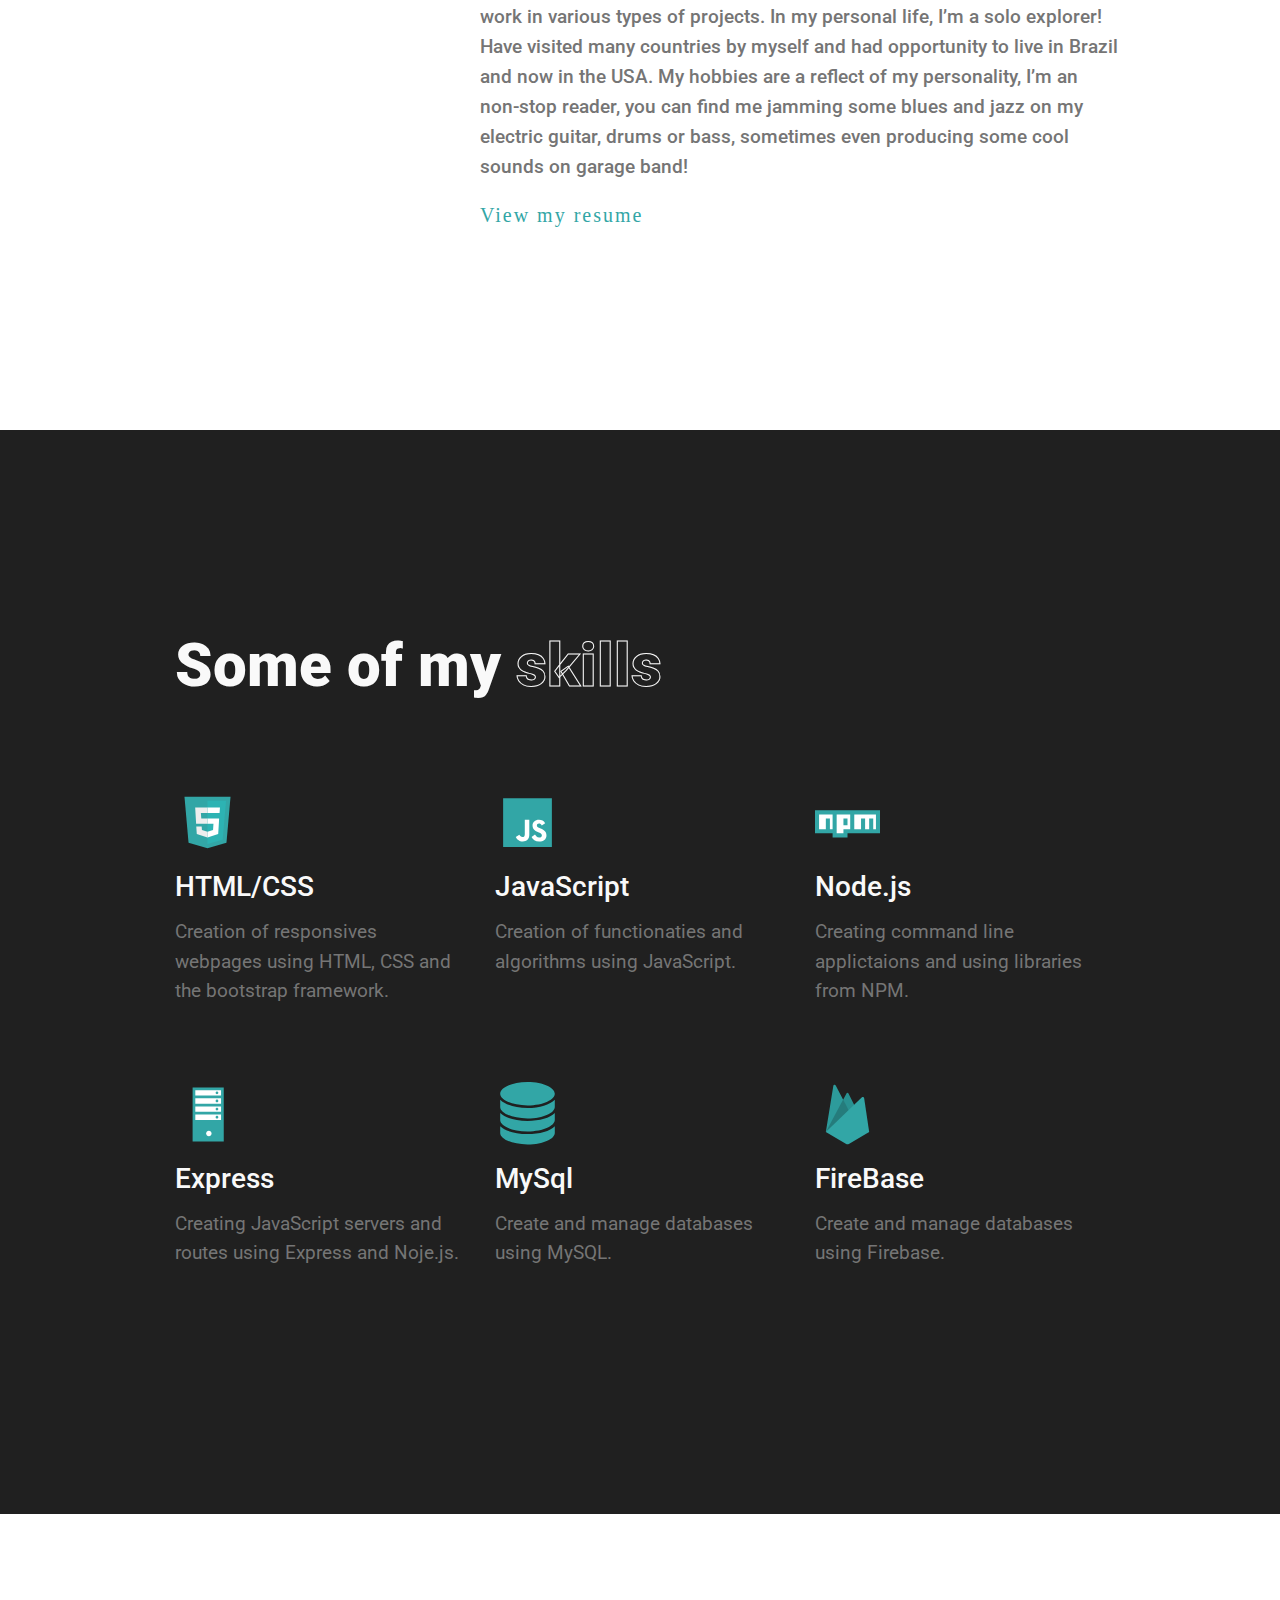
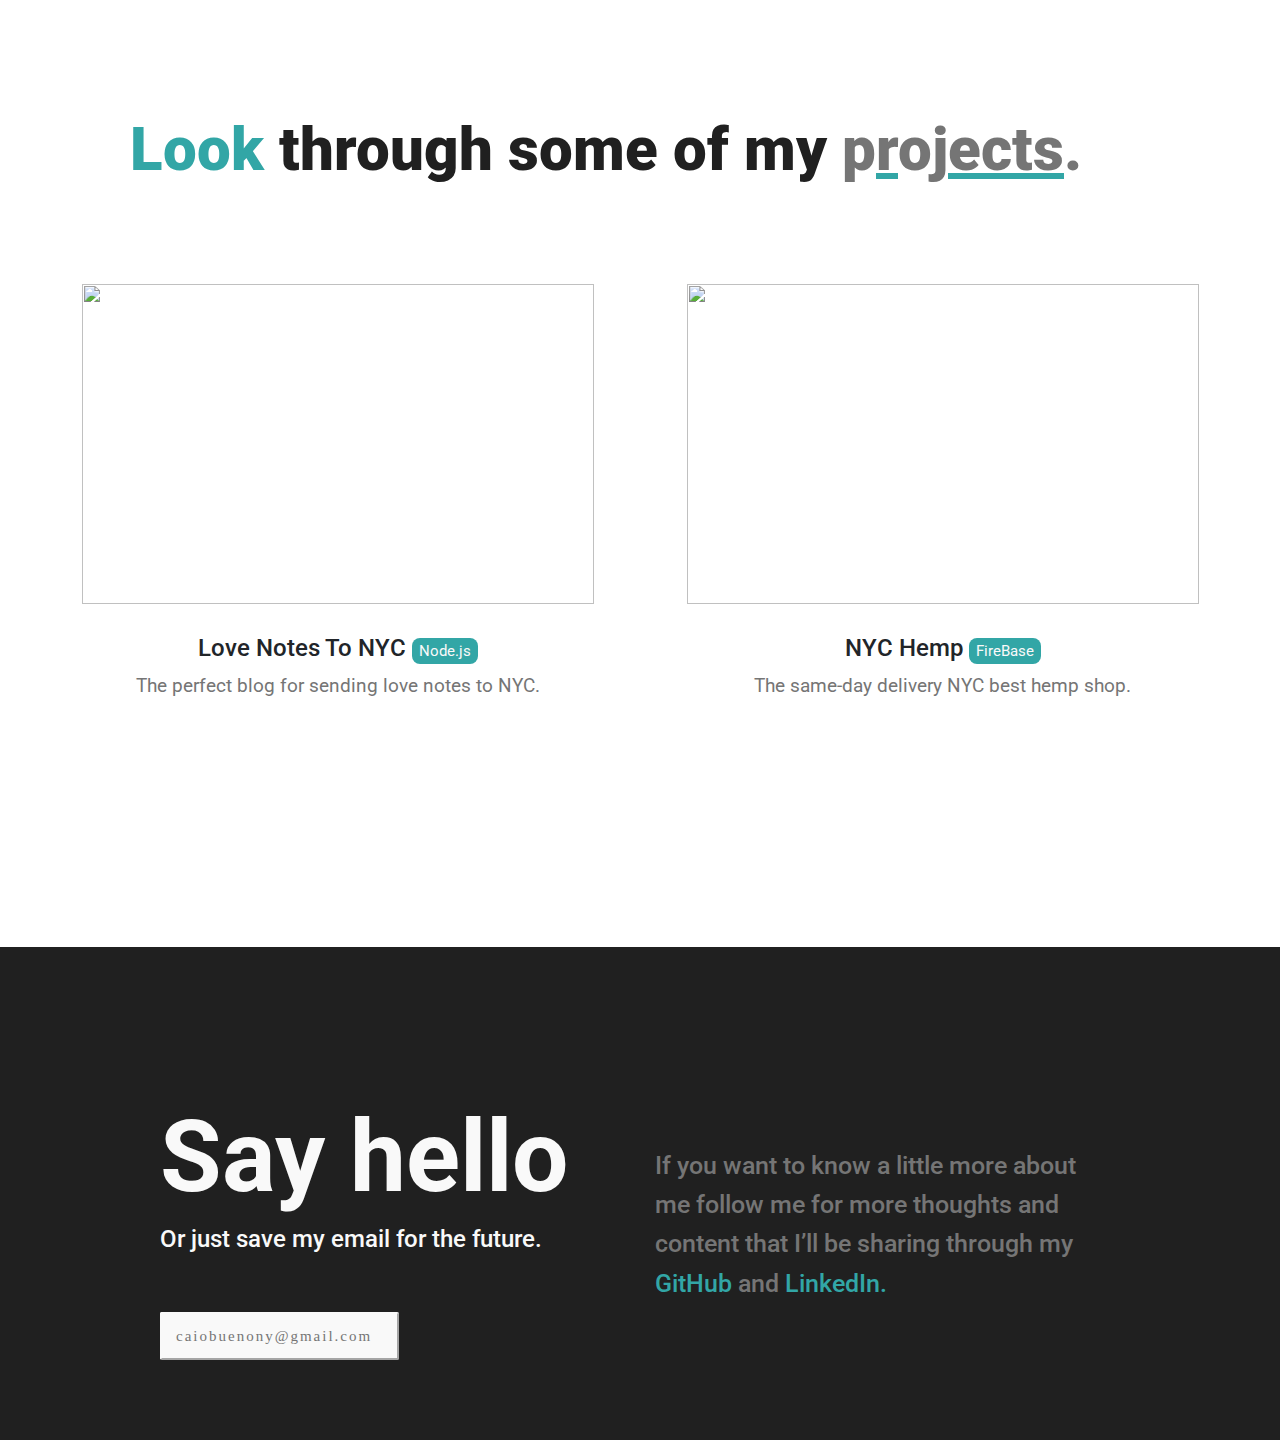
==== commit daefb896: "Add files via upload" ====
--- a/index.html
+++ b/index.html
@@ -106,7 +106,7 @@
           </div>
 
           <div class="row">
-            <a id="viewResume" href="#">View my resume</a>
+            <a id="viewResume" href="resume.pdf">View my resume</a>
           </div>
 
         </div>
@@ -252,7 +252,7 @@
             <a href="nychemp.html"><img class="workImg" src="https://media.giphy.com/media/m94I9hwG3tGrL2HCQ0/giphy.gif" alt=""></a>
           </div>
           <div class="row justify-content-center m-0">
-            <h4 class="workItemTitle">NYC Hemp     <span class="workSpan">Node.js</span></h4>
+            <h4 class="workItemTitle">NYC Hemp     <span class="workSpan">FireBase</span></h4>
           </div>
           <div class="row justify-content-center m-0">
             <p class="paragraph">The same-day delivery NYC best hemp shop.</p>
@@ -282,7 +282,7 @@
           <h4>Or just save my email for the future.</h4>
         </div>
         <div class="row">
-          <a href="#"><button id="emailBtn" type="button" name="button">caioebueno@gmail.com <img src="https://uploads-ssl.webflow.com/5d0413aac019bc3e0414eaf4/5d043d93e1a868ce419d3963_grey-arrow-link.svg" style="margin-left:5px;" width="15" alt=""></button></a>
+          <a href="#"><button id="emailBtn" onClick="sendEmail(this.name)" type="button" name="caiobuenony@gmail.com">caiobuenony@gmail.com <img src="https://uploads-ssl.webflow.com/5d0413aac019bc3e0414eaf4/5d043d93e1a868ce419d3963_grey-arrow-link.svg" style="margin-left:5px;" width="15" alt=""></button></a>
         </div>
       </div>
       <div class="col-lg-6 col-12 d-flex align-items-center">
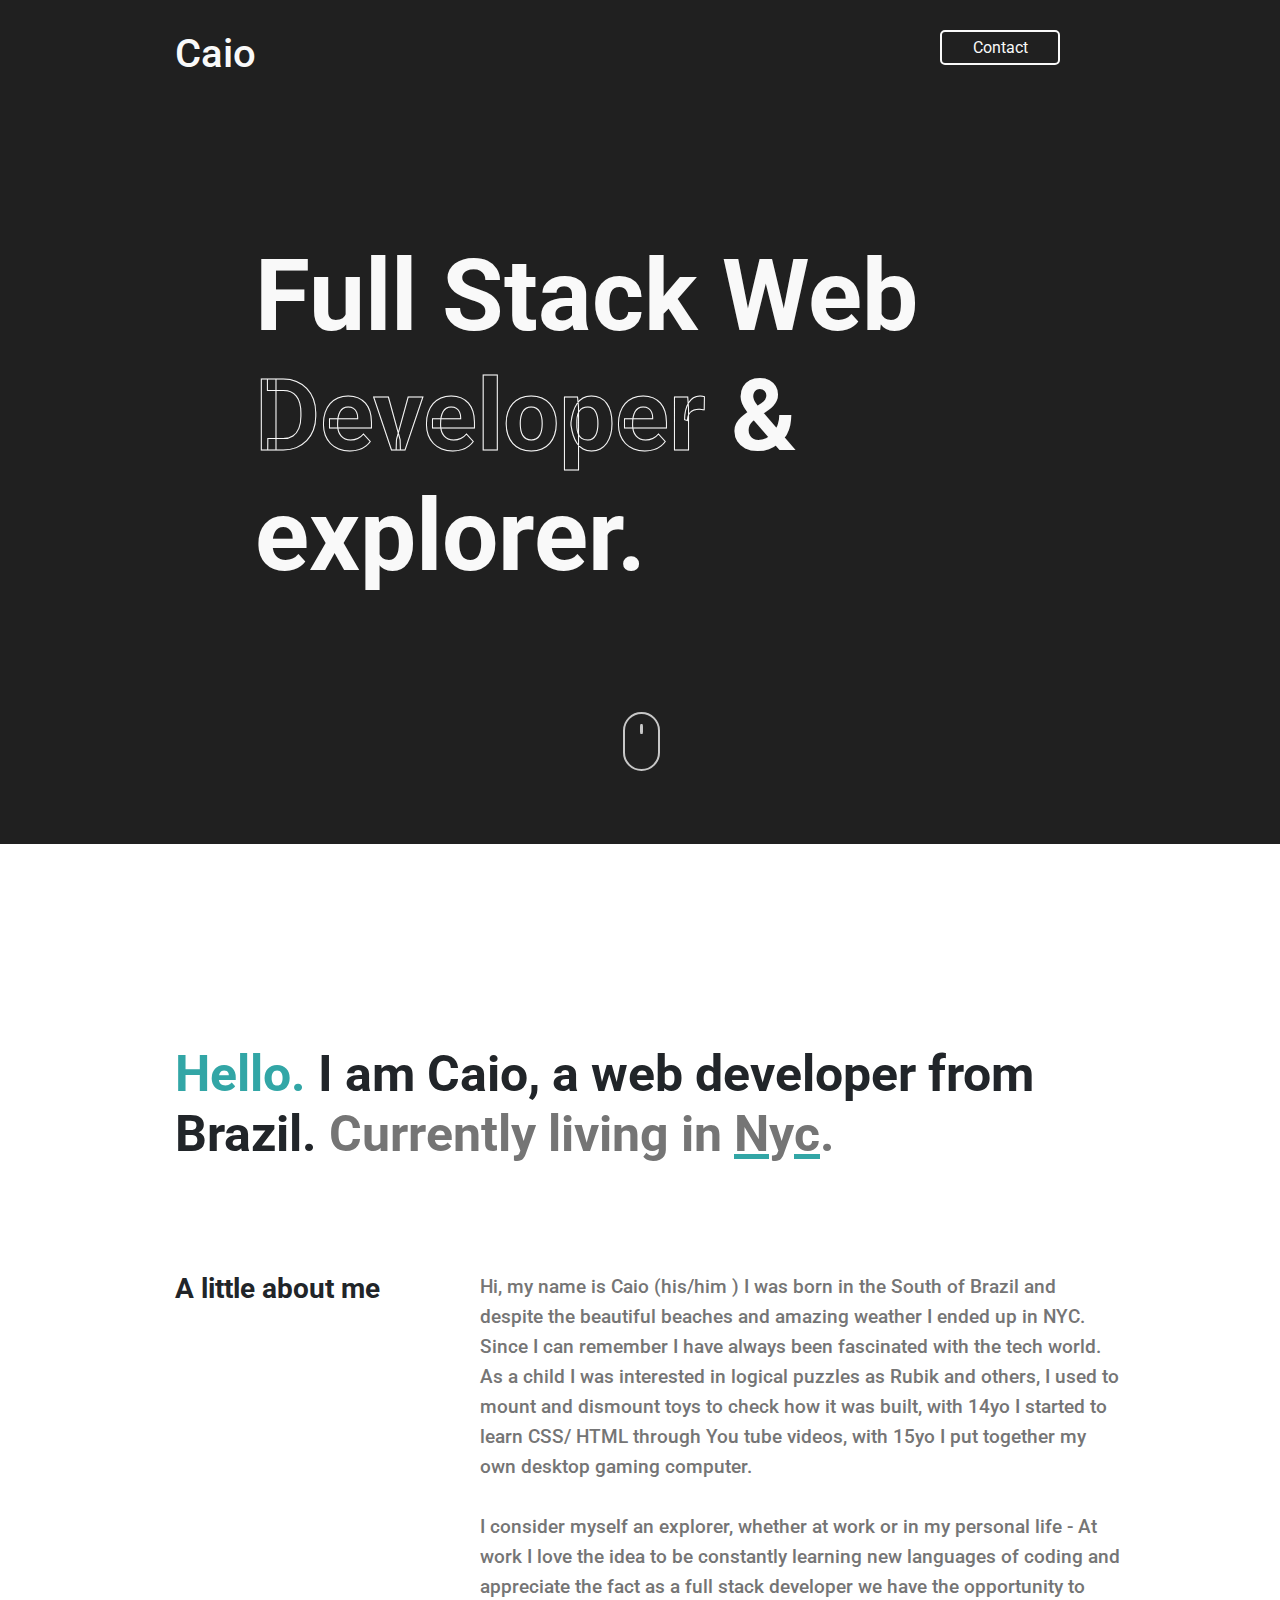
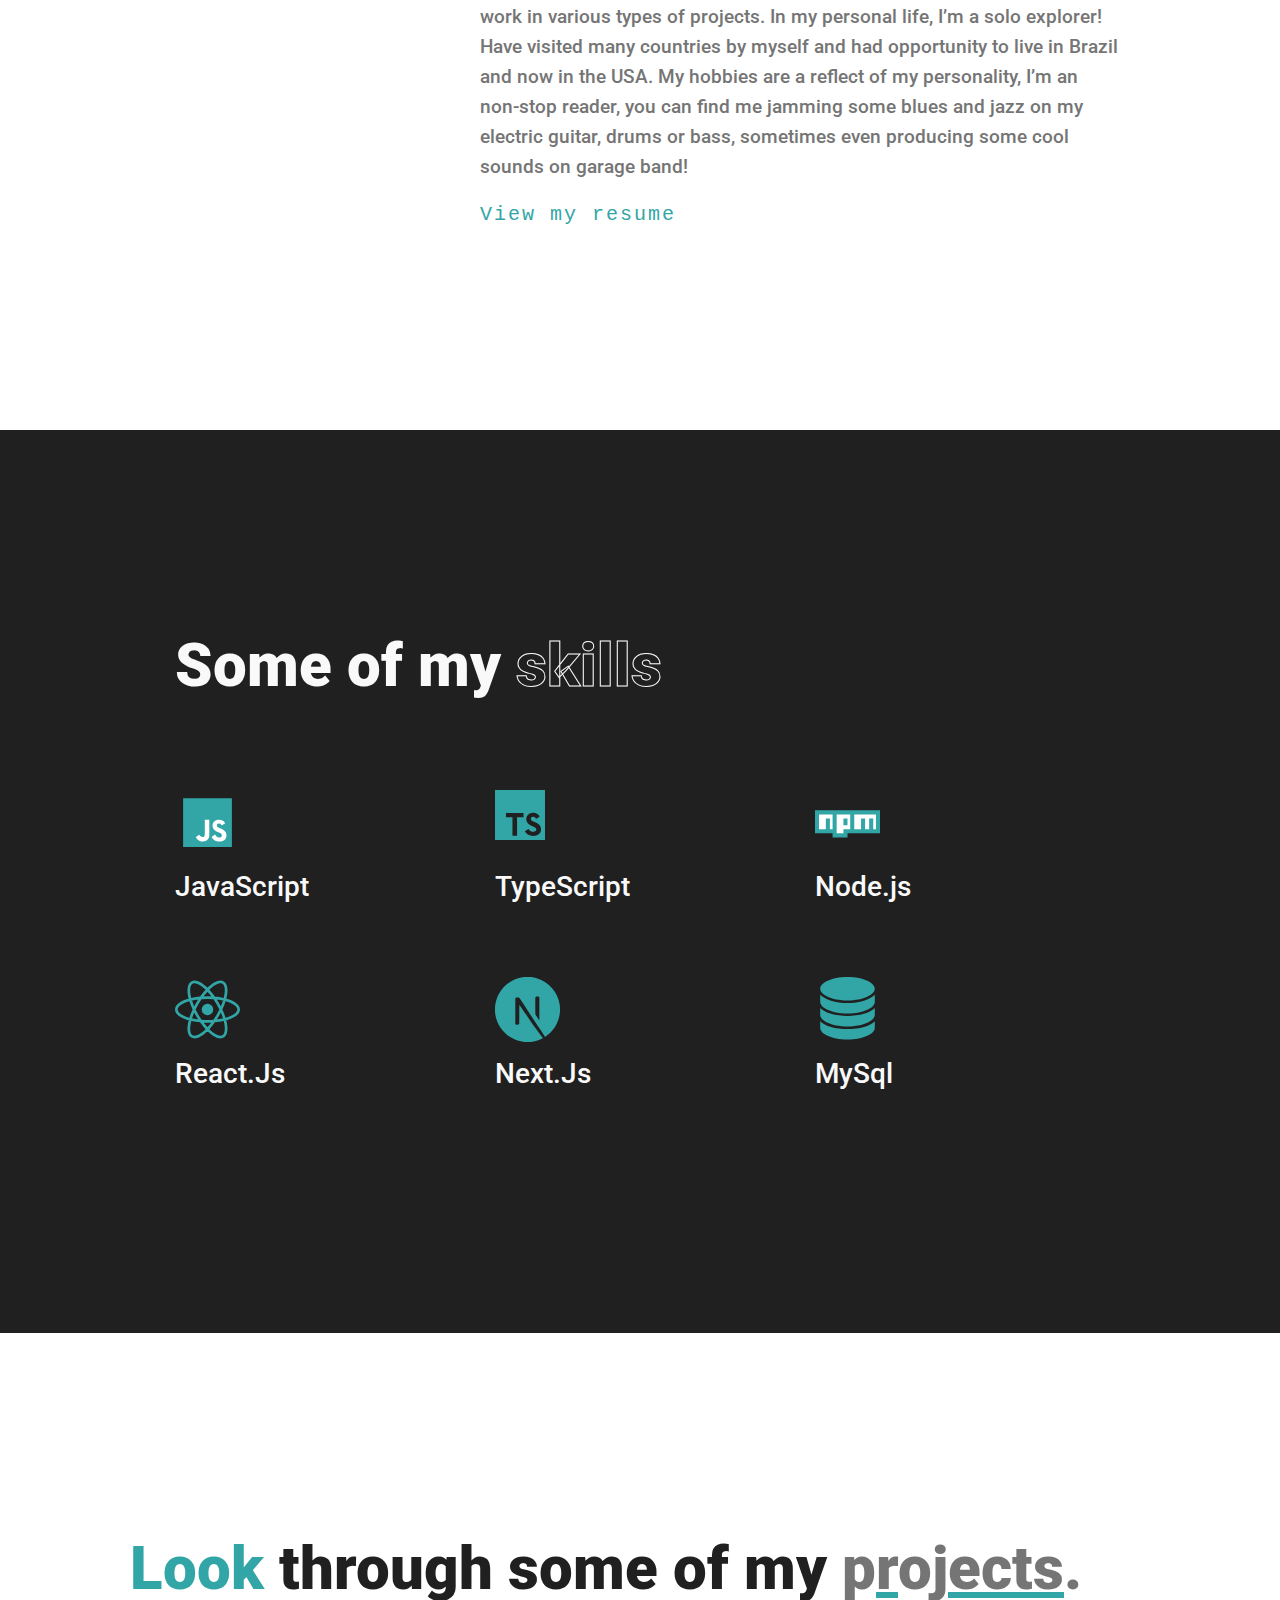
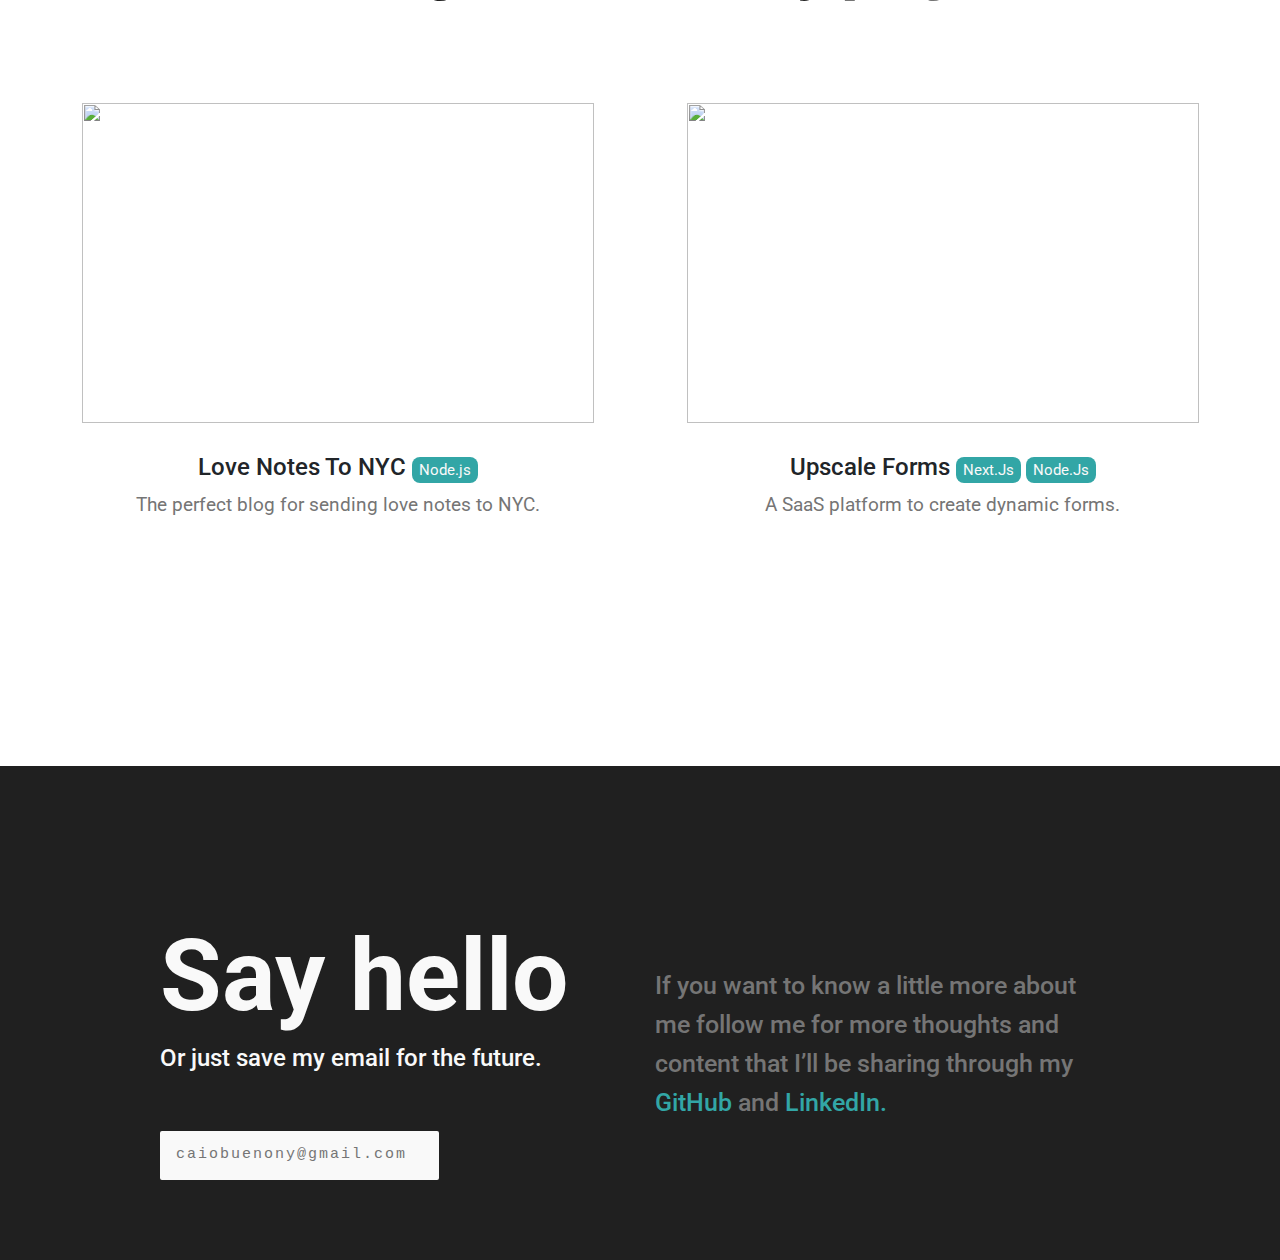
==== commit 71f2ae97: "done" ====
--- a/index.html
+++ b/index.html
@@ -132,20 +132,7 @@
         </div>
       </div>
       <div class="row">
-        <div class="col-lg-4 col-12 skillItem">
-          <div class="row">
-            <svg xmlns="http://www.w3.org/2000/svg" x="0px" y="0px"
-width="65" height="65"
-viewBox="0 0 172 172"
-style=" fill:#000000;"><g fill="none" fill-rule="nonzero" stroke="none" stroke-width="1" stroke-linecap="butt" stroke-linejoin="miter" stroke-miterlimit="10" stroke-dasharray="" stroke-dashoffset="0" font-family="none" font-weight="none" font-size="none" text-anchor="none" style="mix-blend-mode: normal"><path d="M0,172v-172h172v172z" fill="none"></path><g><path d="M146.91667,17.91667h-121.83333l10.75,121.83333l50.16667,14.33333l50.16667,-14.33333l10.75,-121.83333z" fill="#32a6a6"></path><path d="M86,28.66667v114.30833l40.13333,-11.46667l8.95833,-102.84167z" fill="#2db3b3"></path><path d="M86,89.58333v-14.33333h30.81667l-2.50833,41.20833l-28.30833,9.31667v-15.05l14.69167,-5.01667l1.075,-16.125zM117.89167,60.91667l1.075,-14.33333h-32.96667v14.33333z" fill="#ffffff"></path><path d="M86,110.725v15.05l-28.30833,-9.31667l-1.43333,-19.70833h14.33333l0.71667,8.95833zM68.44167,60.91667h17.55833v-14.33333h-32.60833l2.50833,43h30.1v-14.33333h-16.48333z" fill="#eeeeee"></path></g></g></svg>
-          </div>
-          <div class="row">
-            <h3 class="skillItemTitle">HTML/CSS</h3>
-          </div>
-          <div class="row">
-            <p class="paragraph workParagraph">Creation of responsives webpages using HTML, CSS and the bootstrap framework.</p>
-          </div>
-        </div>
+       
 
         <div class="col-lg-4 col-12 skillItem">
           <div class="row">
@@ -157,9 +144,20 @@
           <div class="row">
             <h3 class="skillItemTitle">JavaScript</h3>
           </div>
-          <div class="row">
+          <!-- <div class="row">
             <p class="paragraph workParagraph">Creation of functionaties and algorithms using JavaScript.</p>
-          </div>
+          </div> -->
+        </div>
+        <div class="col-lg-4 col-12 skillItem">
+          <div class="row" style="margin-bottom: 15px;">
+            <svg width="50px" height="50px" viewBox="0 0 24 24" role="img" xmlns="http://www.w3.org/2000/svg"><title>TypeScript icon</title><path fill="#32a6a6" d="M0 12v12h24V0H0zm19.341-.956c.61.152 1.074.423 1.501.865.221.236.549.666.575.77.008.03-1.036.73-1.668 1.123-.023.015-.115-.084-.217-.236-.31-.45-.633-.644-1.128-.678-.728-.05-1.196.331-1.192.967a.88.88 0 0 0 .102.45c.16.331.458.53 1.39.933 1.719.74 2.454 1.227 2.911 1.92.51.773.625 2.008.278 2.926-.38.998-1.325 1.676-2.655 1.9-.411.073-1.386.062-1.828-.018-.964-.172-1.878-.648-2.442-1.273-.221-.243-.652-.88-.625-.925.011-.016.11-.077.22-.141.108-.061.511-.294.892-.515l.69-.4.145.214c.202.308.643.731.91.872.766.404 1.817.347 2.335-.118a.883.883 0 0 0 .313-.72c0-.278-.035-.4-.18-.61-.186-.266-.567-.49-1.649-.96-1.238-.533-1.771-.864-2.259-1.39a3.165 3.165 0 0 1-.659-1.2c-.091-.339-.114-1.189-.042-1.531.255-1.197 1.158-2.03 2.461-2.278.423-.08 1.406-.05 1.821.053zm-5.634 1.002l.008.983H10.59v8.876H8.38v-8.876H5.258v-.964c0-.534.011-.98.026-.99.012-.016 1.913-.024 4.217-.02l4.195.012z"/></svg>
+          </div>
+          <div class="row">
+            <h3 class="skillItemTitle">TypeScript</h3>
+          </div>
+          <!-- <div class="row">
+            <p class="paragraph workParagraph">Creation of functionaties and algorithms using JavaScript.</p>
+          </div> -->
         </div>
         <div class="col-lg-4 col-12 skillItem">
           <div class="row">
@@ -171,23 +169,34 @@
           <div class="row">
             <h3 class="skillItemTitle">Node.js</h3>
           </div>
-          <div class="row">
+          <!-- <div class="row">
             <p class="paragraph workParagraph">Creating command line applictaions and using libraries from NPM.</p>
-          </div>
-        </div>
-        <div class="col-lg-4 col-12 skillItem">
-          <div class="row">
-            <svg xmlns="http://www.w3.org/2000/svg" x="0px" y="0px"
-  width="65" height="65"
-  viewBox="0 0 172 172"
-  style=" fill:#000000;"><g fill="none" fill-rule="nonzero" stroke="none" stroke-width="1" stroke-linecap="butt" stroke-linejoin="miter" stroke-miterlimit="10" stroke-dasharray="" stroke-dashoffset="0" font-family="none" font-weight="none" font-size="none" text-anchor="none" style="mix-blend-mode: normal"><path d="M0,172v-172h172v172z" fill="none"></path><g><path d="M46.58333,14.33333h82.41667v143.33333h-82.41667z" fill="#32a6a6"></path><path d="M53.75,21.5h68.08333v14.33333h-68.08333zM53.75,43h68.08333v14.33333h-68.08333zM53.75,64.5h68.08333v14.33333h-68.08333zM53.75,86h68.08333v14.33333h-68.08333z" fill="#ffffff"></path><path d="M89.58333,129c-3.95804,0 -7.16667,3.20863 -7.16667,7.16667c0,3.95804 3.20863,7.16667 7.16667,7.16667c3.95804,0 7.16667,-3.20863 7.16667,-7.16667c0,-3.95804 -3.20863,-7.16667 -7.16667,-7.16667z" fill="#ffffff"></path><g fill="#32a6a6"><path d="M111.08333,25.08333c-1.97902,0 -3.58333,1.60431 -3.58333,3.58333c0,1.97902 1.60431,3.58333 3.58333,3.58333c1.97902,0 3.58333,-1.60431 3.58333,-3.58333c0,-1.97902 -1.60431,-3.58333 -3.58333,-3.58333zM111.08333,46.58333c-1.97902,0 -3.58333,1.60431 -3.58333,3.58333c0,1.97902 1.60431,3.58333 3.58333,3.58333c1.97902,0 3.58333,-1.60431 3.58333,-3.58333c0,-1.97902 -1.60431,-3.58333 -3.58333,-3.58333zM111.08333,68.08333c-1.97902,0 -3.58333,1.60431 -3.58333,3.58333c0,1.97902 1.60431,3.58333 3.58333,3.58333c1.97902,0 3.58333,-1.60431 3.58333,-3.58333c0,-1.97902 -1.60431,-3.58333 -3.58333,-3.58333zM111.08333,89.58333c-1.97902,0 -3.58333,1.60431 -3.58333,3.58333c0,1.97902 1.60431,3.58333 3.58333,3.58333c1.97902,0 3.58333,-1.60431 3.58333,-3.58333c0,-1.97902 -1.60431,-3.58333 -3.58333,-3.58333z"></path></g></g></g></svg>
-          </div>
-          <div class="row">
-            <h3 class="skillItemTitle">Express</h3>
-          </div>
-          <div class="row">
-            <p class="paragraph workParagraph">Creating JavaScript servers and routes using Express and Noje.js.</p>
-          </div>
+          </div> -->
+        </div>
+        <div class="col-lg-4 col-12 skillItem">
+          <div class="row">
+           <svg width="65px" height="65px" viewBox="0 0 24 24" role="img" xmlns="http://www.w3.org/2000/svg"><title>React icon</title><path fill="#32a6a6" d="M12 9.861A2.139 2.139 0 1 0 12 14.139 2.139 2.139 0 1 0 12 9.861zM6.008 16.255l-.472-.12C2.018 15.246 0 13.737 0 11.996s2.018-3.25 5.536-4.139l.472-.119.133.468a23.53 23.53 0 0 0 1.363 3.578l.101.213-.101.213a23.307 23.307 0 0 0-1.363 3.578l-.133.467zM5.317 8.95c-2.674.751-4.315 1.9-4.315 3.046 0 1.145 1.641 2.294 4.315 3.046a24.95 24.95 0 0 1 1.182-3.046A24.752 24.752 0 0 1 5.317 8.95zM17.992 16.255l-.133-.469a23.357 23.357 0 0 0-1.364-3.577l-.101-.213.101-.213a23.42 23.42 0 0 0 1.364-3.578l.133-.468.473.119c3.517.889 5.535 2.398 5.535 4.14s-2.018 3.25-5.535 4.139l-.473.12zm-.491-4.259c.48 1.039.877 2.06 1.182 3.046 2.675-.752 4.315-1.901 4.315-3.046 0-1.146-1.641-2.294-4.315-3.046a24.788 24.788 0 0 1-1.182 3.046zM5.31 8.945l-.133-.467C4.188 4.992 4.488 2.494 6 1.622c1.483-.856 3.864.155 6.359 2.716l.34.349-.34.349a23.552 23.552 0 0 0-2.422 2.967l-.135.193-.235.02a23.657 23.657 0 0 0-3.785.61l-.472.119zm1.896-6.63c-.268 0-.505.058-.705.173-.994.573-1.17 2.565-.485 5.253a25.122 25.122 0 0 1 3.233-.501 24.847 24.847 0 0 1 2.052-2.544c-1.56-1.519-3.037-2.381-4.095-2.381zM16.795 22.677c-.001 0-.001 0 0 0-1.425 0-3.255-1.073-5.154-3.023l-.34-.349.34-.349a23.53 23.53 0 0 0 2.421-2.968l.135-.193.234-.02a23.63 23.63 0 0 0 3.787-.609l.472-.119.134.468c.987 3.484.688 5.983-.824 6.854a2.38 2.38 0 0 1-1.205.308zm-4.096-3.381c1.56 1.519 3.037 2.381 4.095 2.381h.001c.267 0 .505-.058.704-.173.994-.573 1.171-2.566.485-5.254a25.02 25.02 0 0 1-3.234.501 24.674 24.674 0 0 1-2.051 2.545zM18.69 8.945l-.472-.119a23.479 23.479 0 0 0-3.787-.61l-.234-.02-.135-.193a23.414 23.414 0 0 0-2.421-2.967l-.34-.349.34-.349C14.135 1.778 16.515.767 18 1.622c1.512.872 1.812 3.37.824 6.855l-.134.468zM14.75 7.24c1.142.104 2.227.273 3.234.501.686-2.688.509-4.68-.485-5.253-.988-.571-2.845.304-4.8 2.208A24.849 24.849 0 0 1 14.75 7.24zM7.206 22.677A2.38 2.38 0 0 1 6 22.369c-1.512-.871-1.812-3.369-.823-6.854l.132-.468.472.119c1.155.291 2.429.496 3.785.609l.235.02.134.193a23.596 23.596 0 0 0 2.422 2.968l.34.349-.34.349c-1.898 1.95-3.728 3.023-5.151 3.023zm-1.19-6.427c-.686 2.688-.509 4.681.485 5.254.987.563 2.843-.305 4.8-2.208a24.998 24.998 0 0 1-2.052-2.545 24.976 24.976 0 0 1-3.233-.501zM12 16.878c-.823 0-1.669-.036-2.516-.106l-.235-.02-.135-.193a30.388 30.388 0 0 1-1.35-2.122 30.354 30.354 0 0 1-1.166-2.228l-.1-.213.1-.213a30.3 30.3 0 0 1 1.166-2.228c.414-.716.869-1.43 1.35-2.122l.135-.193.235-.02a29.785 29.785 0 0 1 5.033 0l.234.02.134.193a30.006 30.006 0 0 1 2.517 4.35l.101.213-.101.213a29.6 29.6 0 0 1-2.517 4.35l-.134.193-.234.02c-.847.07-1.694.106-2.517.106zm-2.197-1.084c1.48.111 2.914.111 4.395 0a29.006 29.006 0 0 0 2.196-3.798 28.585 28.585 0 0 0-2.197-3.798 29.031 29.031 0 0 0-4.394 0 28.477 28.477 0 0 0-2.197 3.798 29.114 29.114 0 0 0 2.197 3.798z"/></svg>
+          </div>
+          <div class="row">
+            <h3 class="skillItemTitle">React.Js</h3>
+          </div>
+        </div>
+       
+        <div class="col-lg-4 col-12 skillItem">
+          <div class="row">
+            <?xml version="1.0" encoding="UTF-8"?>
+            <svg width="65px" height="65px" viewBox="0 0 256 256" version="1.1" xmlns="http://www.w3.org/2000/svg" xmlns:xlink="http://www.w3.org/1999/xlink" preserveAspectRatio="xMidYMid">
+                <g>
+                    <path fill="#32a6a6" d="M119.616813,0.0688905149 C119.066276,0.118932037 117.314565,0.294077364 115.738025,0.419181169 C79.3775171,3.69690087 45.3192571,23.3131775 23.7481916,53.4631946 C11.7364614,70.2271045 4.05395894,89.2428829 1.15112414,109.384595 C0.12512219,116.415429 0,118.492153 0,128.025062 C0,137.557972 0.12512219,139.634696 1.15112414,146.665529 C8.10791789,194.730411 42.3163245,235.11392 88.7116325,250.076335 C97.0197458,252.753556 105.778299,254.580072 115.738025,255.680985 C119.616813,256.106338 136.383187,256.106338 140.261975,255.680985 C157.453763,253.779407 172.017986,249.525878 186.382014,242.194795 C188.584164,241.068861 189.00958,240.768612 188.709286,240.518404 C188.509091,240.36828 179.124927,227.782837 167.86393,212.570214 L147.393939,184.922273 L121.743891,146.965779 C107.630108,126.098464 96.0187683,109.034305 95.9186706,109.034305 C95.8185728,109.009284 95.7184751,125.873277 95.6684262,146.465363 C95.5933529,182.52028 95.5683284,183.971484 95.1178886,184.82219 C94.4672532,186.048207 93.9667644,186.548623 92.915738,187.099079 C92.114956,187.499411 91.4142717,187.574474 87.6355816,187.574474 L83.3063539,187.574474 L82.1552297,186.848872 C81.4044966,186.373477 80.8539589,185.747958 80.4785924,185.022356 L79.9530792,183.896422 L80.0031281,133.729796 L80.0782014,83.5381493 L80.8539589,82.5623397 C81.25435,82.0369037 82.1051808,81.3613431 82.7057674,81.0360732 C83.7317693,80.535658 84.1321603,80.4856165 88.4613881,80.4856165 C93.5663734,80.4856165 94.4172043,80.6857826 95.7434995,82.1369867 C96.1188661,82.5373189 110.007429,103.454675 126.623656,128.650581 C143.239883,153.846488 165.962072,188.250034 177.122972,205.139048 L197.392766,235.839522 L198.418768,235.163961 C207.502639,229.259062 217.112023,220.852086 224.719453,212.09482 C240.910264,193.504394 251.345455,170.835585 254.848876,146.665529 C255.874878,139.634696 256,137.557972 256,128.025062 C256,118.492153 255.874878,116.415429 254.848876,109.384595 C247.892082,61.3197135 213.683675,20.9362052 167.288368,5.97379012 C159.105376,3.32158945 150.396872,1.49507389 140.637341,0.394160408 C138.234995,0.143952798 121.693842,-0.131275573 119.616813,0.0688905149 L119.616813,0.0688905149 Z M172.017986,77.4831252 C173.219159,78.0836234 174.195112,79.2345784 174.545455,80.435575 C174.74565,81.0861148 174.795699,94.9976579 174.74565,126.348671 L174.670577,171.336 L166.73783,159.17591 L158.780059,147.01582 L158.780059,114.313685 C158.780059,93.1711423 158.880156,81.2862808 159.030303,80.7108033 C159.430694,79.3096407 160.306549,78.2087272 161.507722,77.5581875 C162.533724,77.0327515 162.909091,76.98271 166.837928,76.98271 C170.541544,76.98271 171.19218,77.0327515 172.017986,77.4831252 Z" fill="#000000"></path>
+                </g>
+            </svg>
+          </div>
+          <div class="row">
+            <h3 class="skillItemTitle">Next.Js</h3>
+          </div>
+          <!-- <div class="row">
+            <p class="paragraph workParagraph">Create and manage databases using Firebase.</p>
+          </div> -->
         </div>
         <div class="col-lg-4 col-12 skillItem">
           <div class="row">
@@ -199,25 +208,10 @@
           <div class="row">
             <h3 class="skillItemTitle">MySql</h3>
           </div>
-          <div class="row">
+          <!-- <div class="row">
             <p class="paragraph workParagraph">Create and manage databases using MySQL.</p>
-          </div>
-        </div>
-        <div class="col-lg-4 col-12 skillItem">
-          <div class="row">
-            <svg xmlns="http://www.w3.org/2000/svg" x="0px" y="0px"
-width="65" height="65"
-viewBox="0 0 172 172"
-style=" fill:#000000;"><g fill="none" fill-rule="nonzero" stroke="none" stroke-width="1" stroke-linecap="butt" stroke-linejoin="miter" stroke-miterlimit="10" stroke-dasharray="" stroke-dashoffset="0" font-family="none" font-weight="none" font-size="none" text-anchor="none" style="mix-blend-mode: normal"><path d="M0,172v-172h172v172z" fill="none"></path><g><path d="M28.66667,132.58333l54.5885,-102.35433c1.15025,-2.15717 4.26058,-2.11775 5.3535,0.07167l18.89133,37.78267z" fill="#299191"></path><path d="M28.66667,132.55467l19.87317,-122.54642c0.51958,-3.20708 4.82675,-3.90225 6.33175,-1.02125l38.29508,73.401z" fill="#2d9b9b"></path><path d="M28.69533,132.53317l0.71667,-0.56258l62.81225,-51.38858l-17.716,-33.95567z" fill="#257c7c"></path><path d="M28.66667,132.58333l95.55317,-92.13825c2.00308,-1.93142 5.34633,-0.79192 5.75483,1.96008l13.35867,90.17817l-53.75,31.32908c-2.18225,1.2255 -4.84467,1.2255 -7.02692,0z" fill="#32a6a6"></path></g></g></svg>
-          </div>
-          <div class="row">
-            <h3 class="skillItemTitle">FireBase</h3>
-          </div>
-          <div class="row">
-            <p class="paragraph workParagraph">Create and manage databases using Firebase.</p>
-          </div>
-        </div>
-
+          </div> -->
+        </div>
       </div>
     </div>
   </div>
@@ -248,14 +242,14 @@
           </div>
         </div>
         <div class="col-lg-6 col-12 workItem">
-          <div class="row justify-content-center m-0">
-            <a href="nychemp.html"><img class="workImg" src="https://media.giphy.com/media/m94I9hwG3tGrL2HCQ0/giphy.gif" alt=""></a>
-          </div>
-          <div class="row justify-content-center m-0">
-            <h4 class="workItemTitle">NYC Hemp     <span class="workSpan">FireBase</span></h4>
-          </div>
-          <div class="row justify-content-center m-0">
-            <p class="paragraph">The same-day delivery NYC best hemp shop.</p>
+          <div class="row justify-content-center align-items-center m-0">
+            <a href="upscaleforms.html"><img class="workImg" src="https://media.giphy.com/media/ac5Mxo4d9f9Xwk20zJ/giphy.gif" alt=""></a>
+          </div>
+          <div class="row justify-content-center m-0">
+            <h4 class="workItemTitle">Upscale Forms     <span class="workSpan" style="margin-right: 5px;">Next.Js</span><span class="workSpan">Node.Js</span></h4>
+          </div>
+          <div class="row justify-content-center m-0">
+            <p class="paragraph">A SaaS platform to create dynamic forms.</p>
           </div>
         </div>
 
--- a/style.css
+++ b/style.css
@@ -2,6 +2,9 @@
   height: 100%;
   width: 100%;
   font-family: 'Roboto', sans-serif;
+}
+button {
+  border: 2px solid #f9f9f9;
 }
 #firstDiv{
   color: #f9f9f9;
@@ -80,7 +83,7 @@
 }
 #viewResume{
   color: #32A6A6;
-  font-family: "Apercu mono";
+  font-family: monospace;
   letter-spacing: 2px;
   font-size: 20px;
   padding-top: 10px;
@@ -137,7 +140,7 @@
 }
 #emailBtn{
   margin-top: 50px;
-  font-family: "Apercu mono";
+  font-family: monospace;
   font-size: 15px;
   padding-top: 11px;
   padding-bottom: 11px;
@@ -210,7 +213,7 @@
   padding-bottom: 100px;
 }
 .typeText{
-  font-family: "Apercu mono";
+  font-family: monospace;
   font-size: 17px;
   color: #757575;
 }
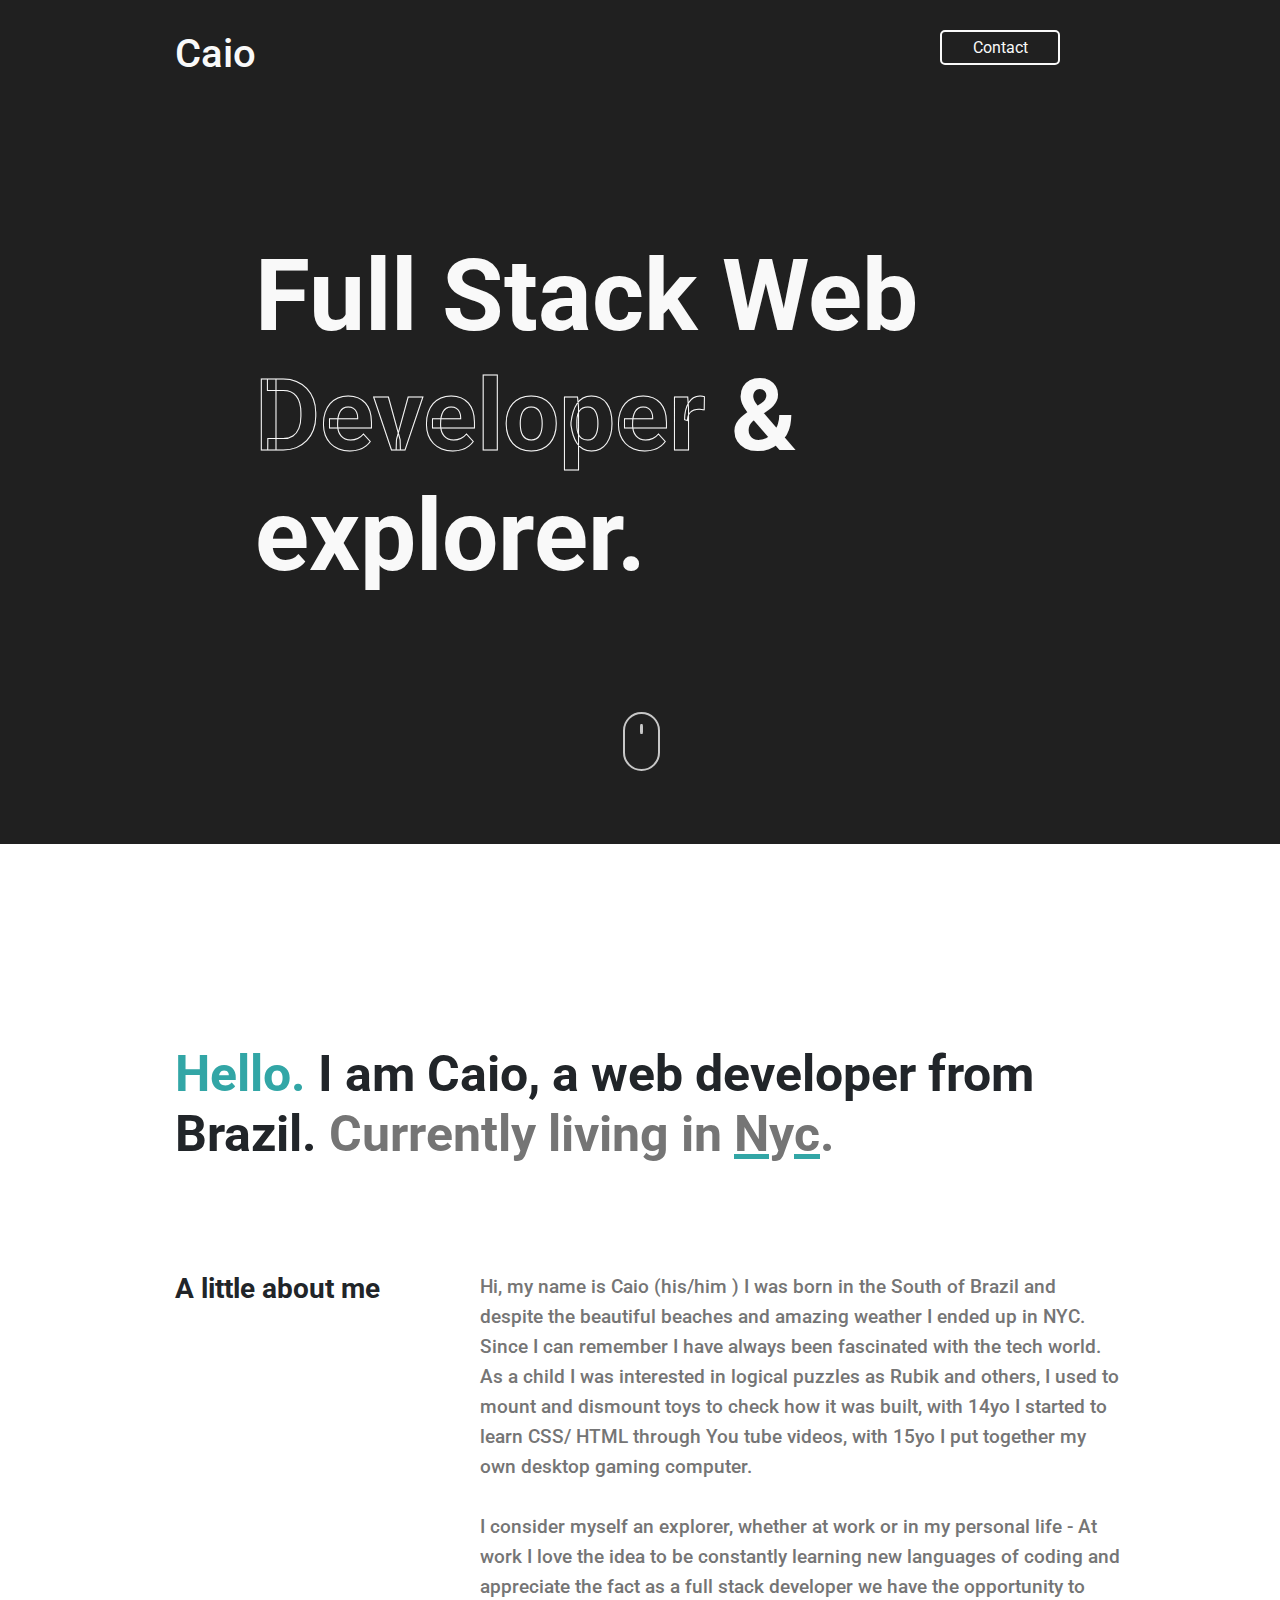
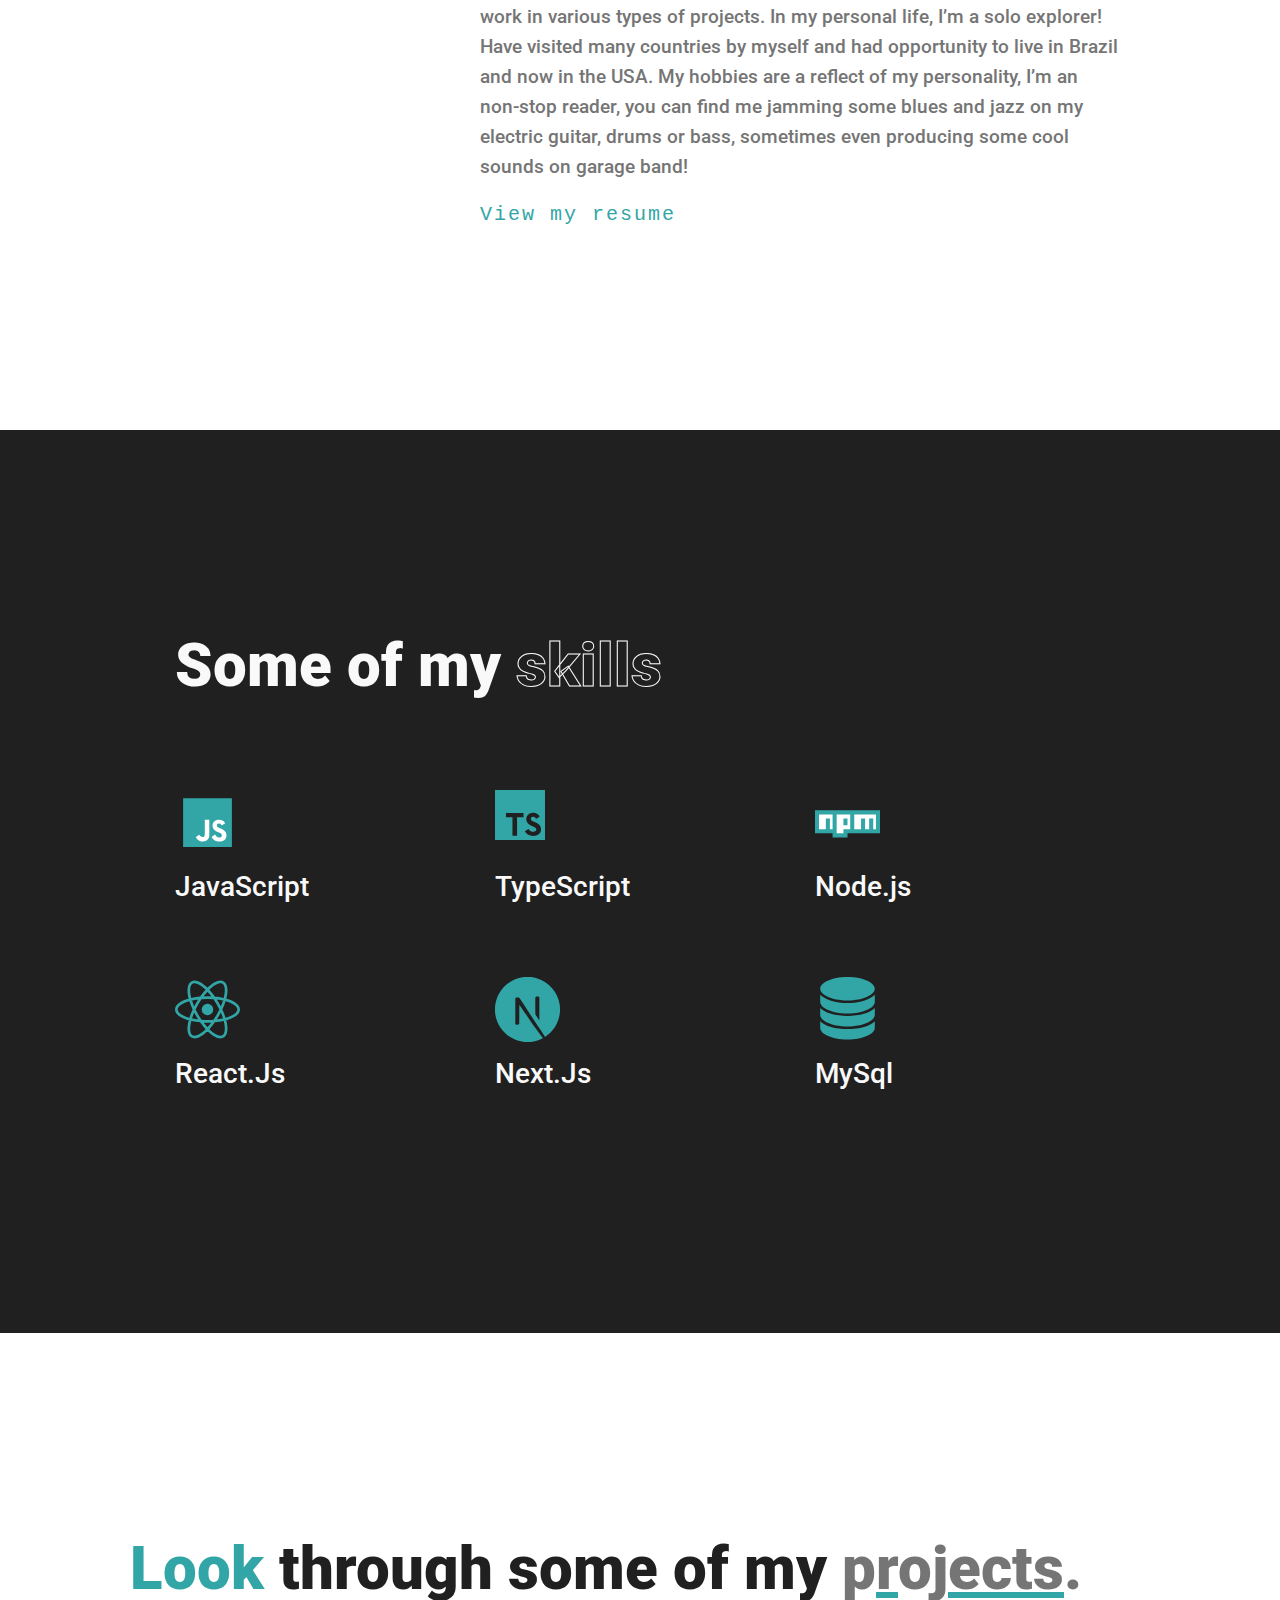
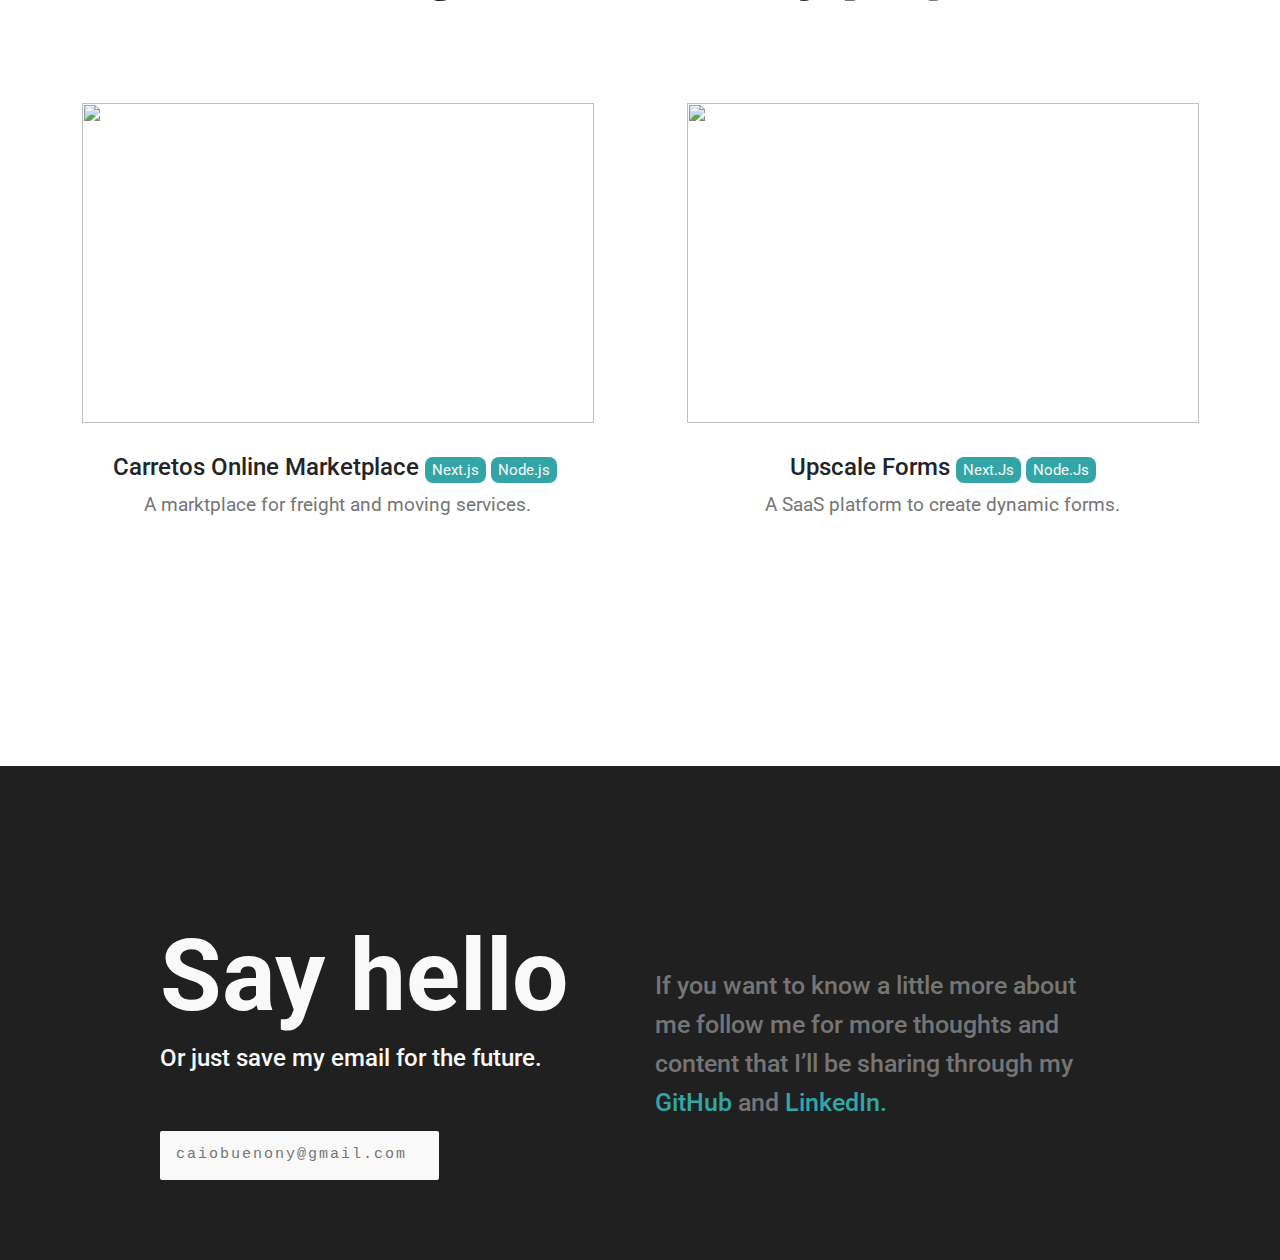
==== commit 3867a285: "done" ====
--- a/index.html
+++ b/index.html
@@ -230,15 +230,15 @@
       <div class="row justify-content-center m-0 workRow">
         <div class="col-lg-6 col-12 workItem">
           <div class="row justify-content-center m-0">
-            <a href="webpage.html"><img class="workImg" src="https://media.giphy.com/media/Ket7W7rgbvk43oFZZv/giphy.gif"></img></a>
+            <a href="carretosonline.html"><img class="workImg" src="https://media.giphy.com/media/44ttCeHi8woPTKO5z2/giphy.gif"></img></a>
           </div>
           <div class="row justify-content-center m-0">
             <div class="d-flex align-items-center">
-            <h4 class="workItemTitle">Love Notes To NYC   <span class="workSpan">Node.js</span></h4>
-          </div>
-          </div>
-          <div class="row justify-content-center m-0">
-            <p class="paragraph">The perfect blog for sending love notes to NYC.</p>
+            <h4 class="workItemTitle">Carretos Online Marketplace   <span class="workSpan" style="margin-right: 5px;">Next.js</span><span class="workSpan" style="margin-right: 5px;">Node.js</span></h4>
+          </div>
+          </div>
+          <div class="row justify-content-center m-0">
+            <p class="paragraph">A marktplace for freight and moving services.</p>
           </div>
         </div>
         <div class="col-lg-6 col-12 workItem">
--- a/style.css
+++ b/style.css
@@ -224,7 +224,6 @@
 #challenge{
   font-size: 25px;
   font-weight: bold;
-
 }
 .lastRow{
   padding-bottom: 40px;
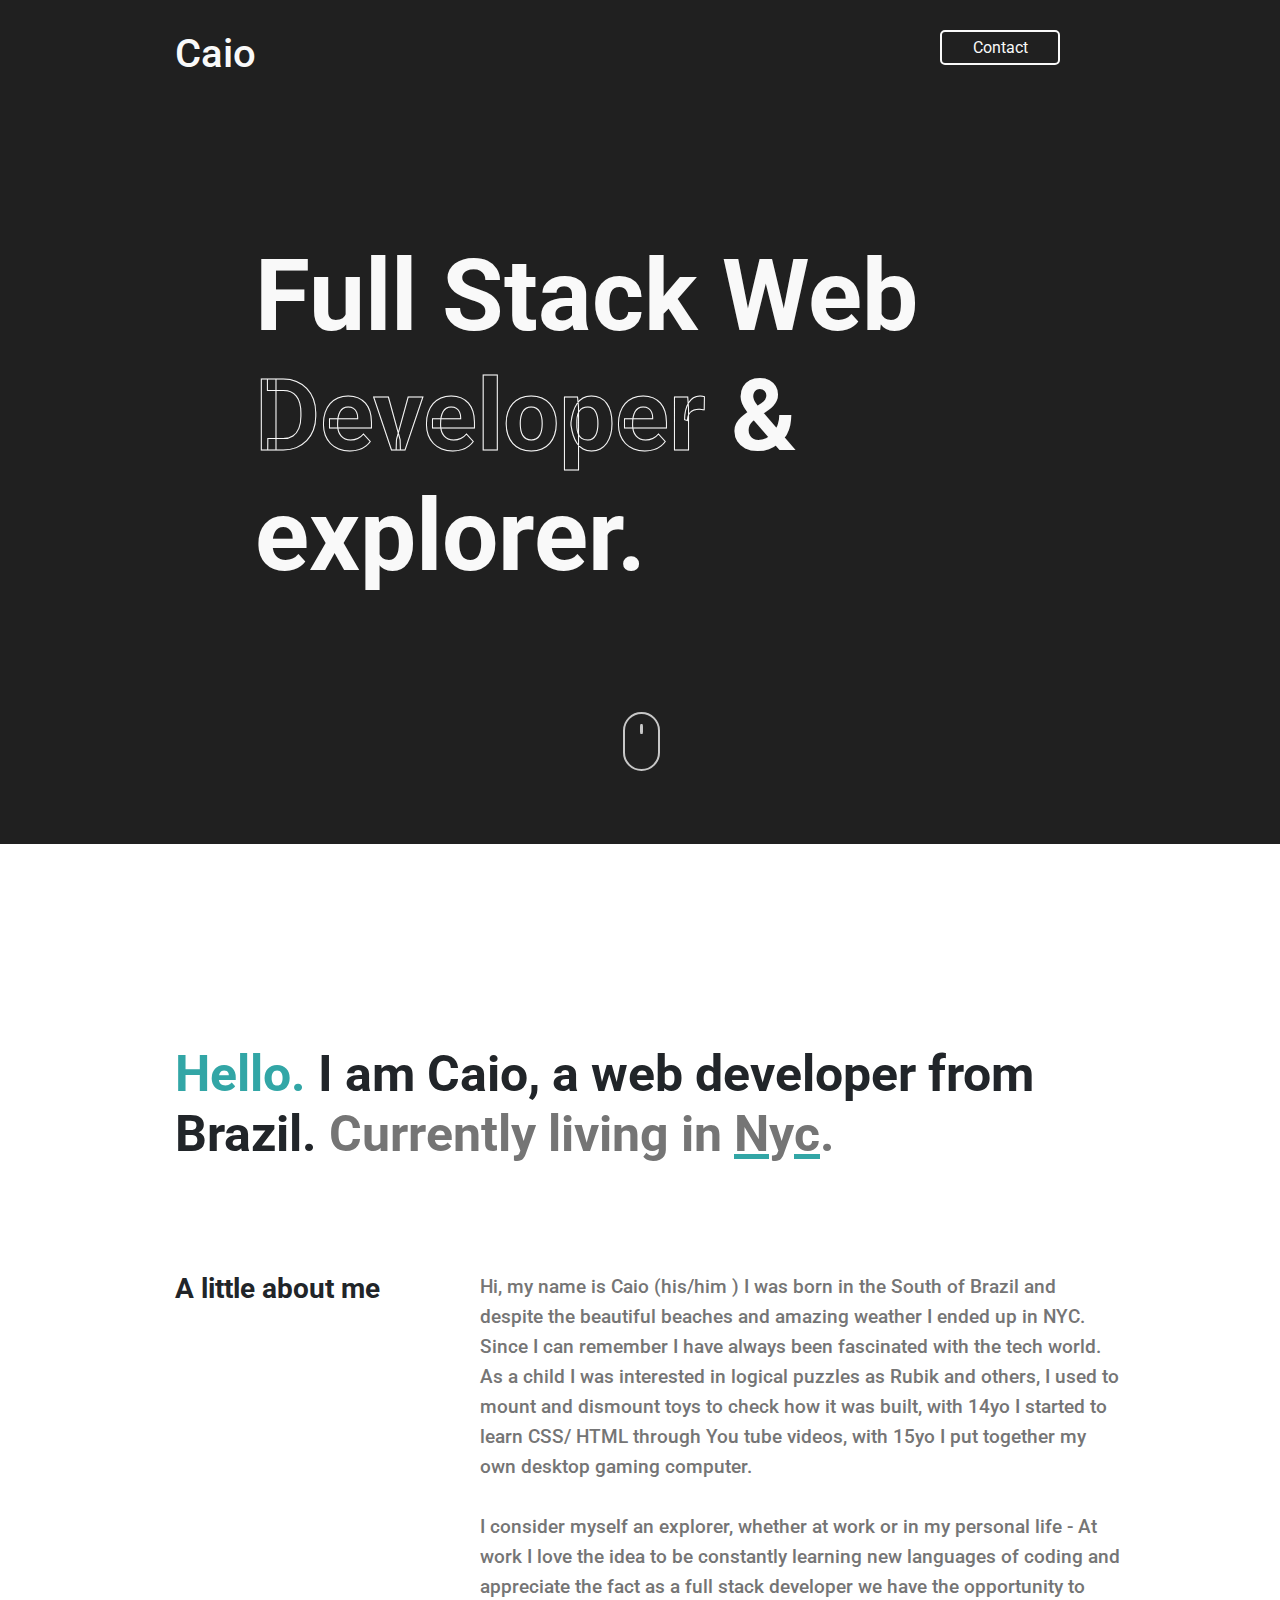
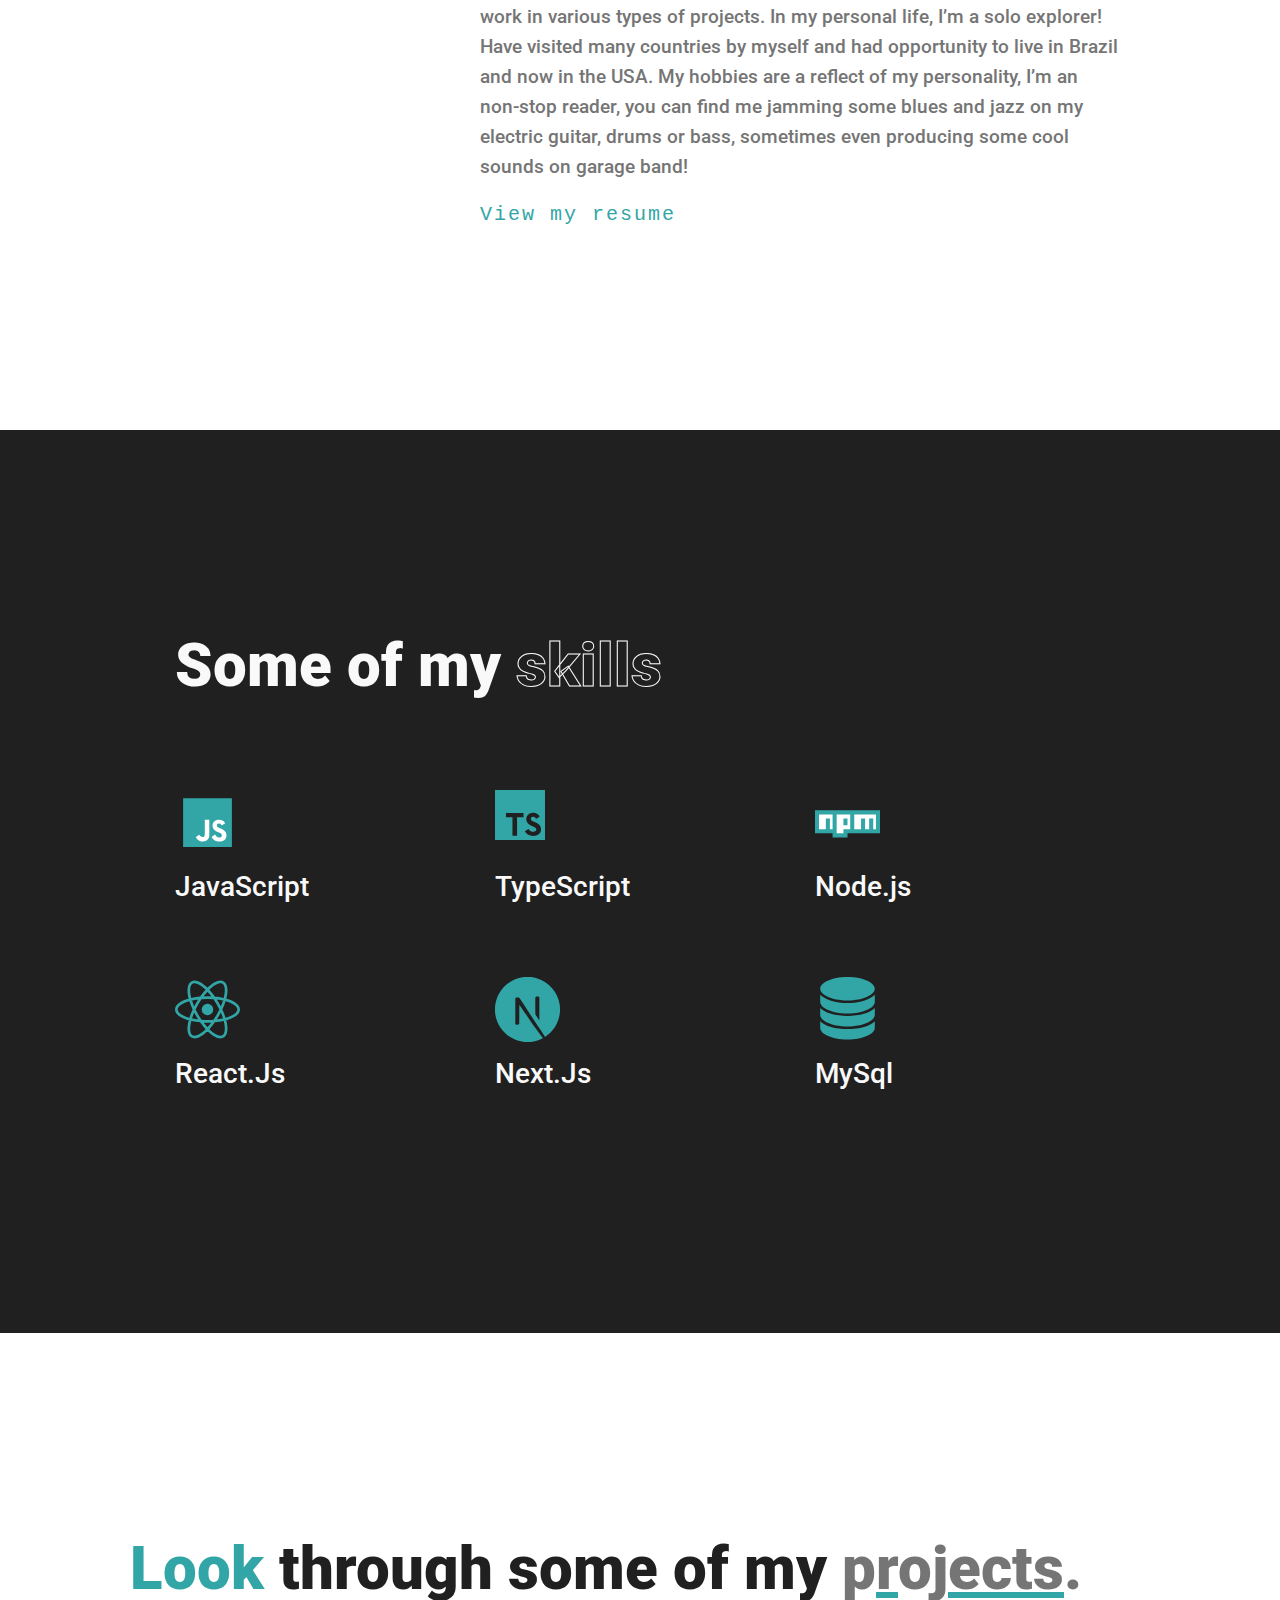
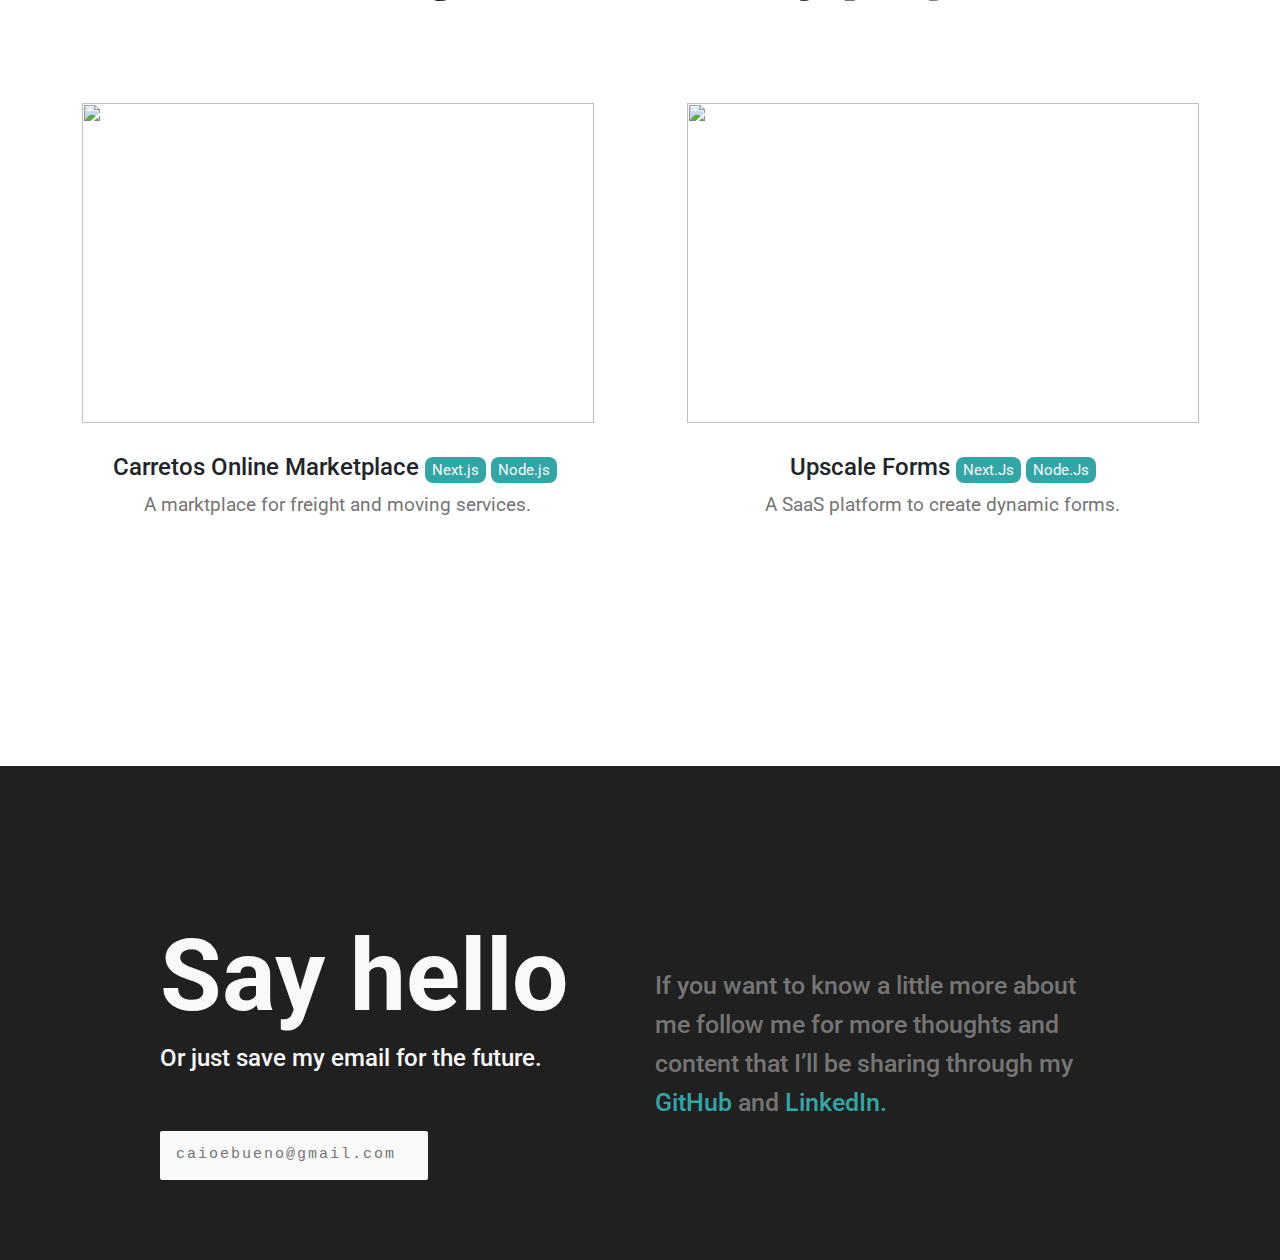
==== commit 2fedc862: "done" ====
--- a/index.html
+++ b/index.html
@@ -276,7 +276,7 @@
           <h4>Or just save my email for the future.</h4>
         </div>
         <div class="row">
-          <a href="#"><button id="emailBtn" onClick="sendEmail(this.name)" type="button" name="caiobuenony@gmail.com">caiobuenony@gmail.com <img src="https://uploads-ssl.webflow.com/5d0413aac019bc3e0414eaf4/5d043d93e1a868ce419d3963_grey-arrow-link.svg" style="margin-left:5px;" width="15" alt=""></button></a>
+          <a href="#"><button id="emailBtn" onClick="sendEmail(this.name)" type="button" name="caioebueno@gmail.com">caioebueno@gmail.com <img src="https://uploads-ssl.webflow.com/5d0413aac019bc3e0414eaf4/5d043d93e1a868ce419d3963_grey-arrow-link.svg" style="margin-left:5px;" width="15" alt=""></button></a>
         </div>
       </div>
       <div class="col-lg-6 col-12 d-flex align-items-center">
